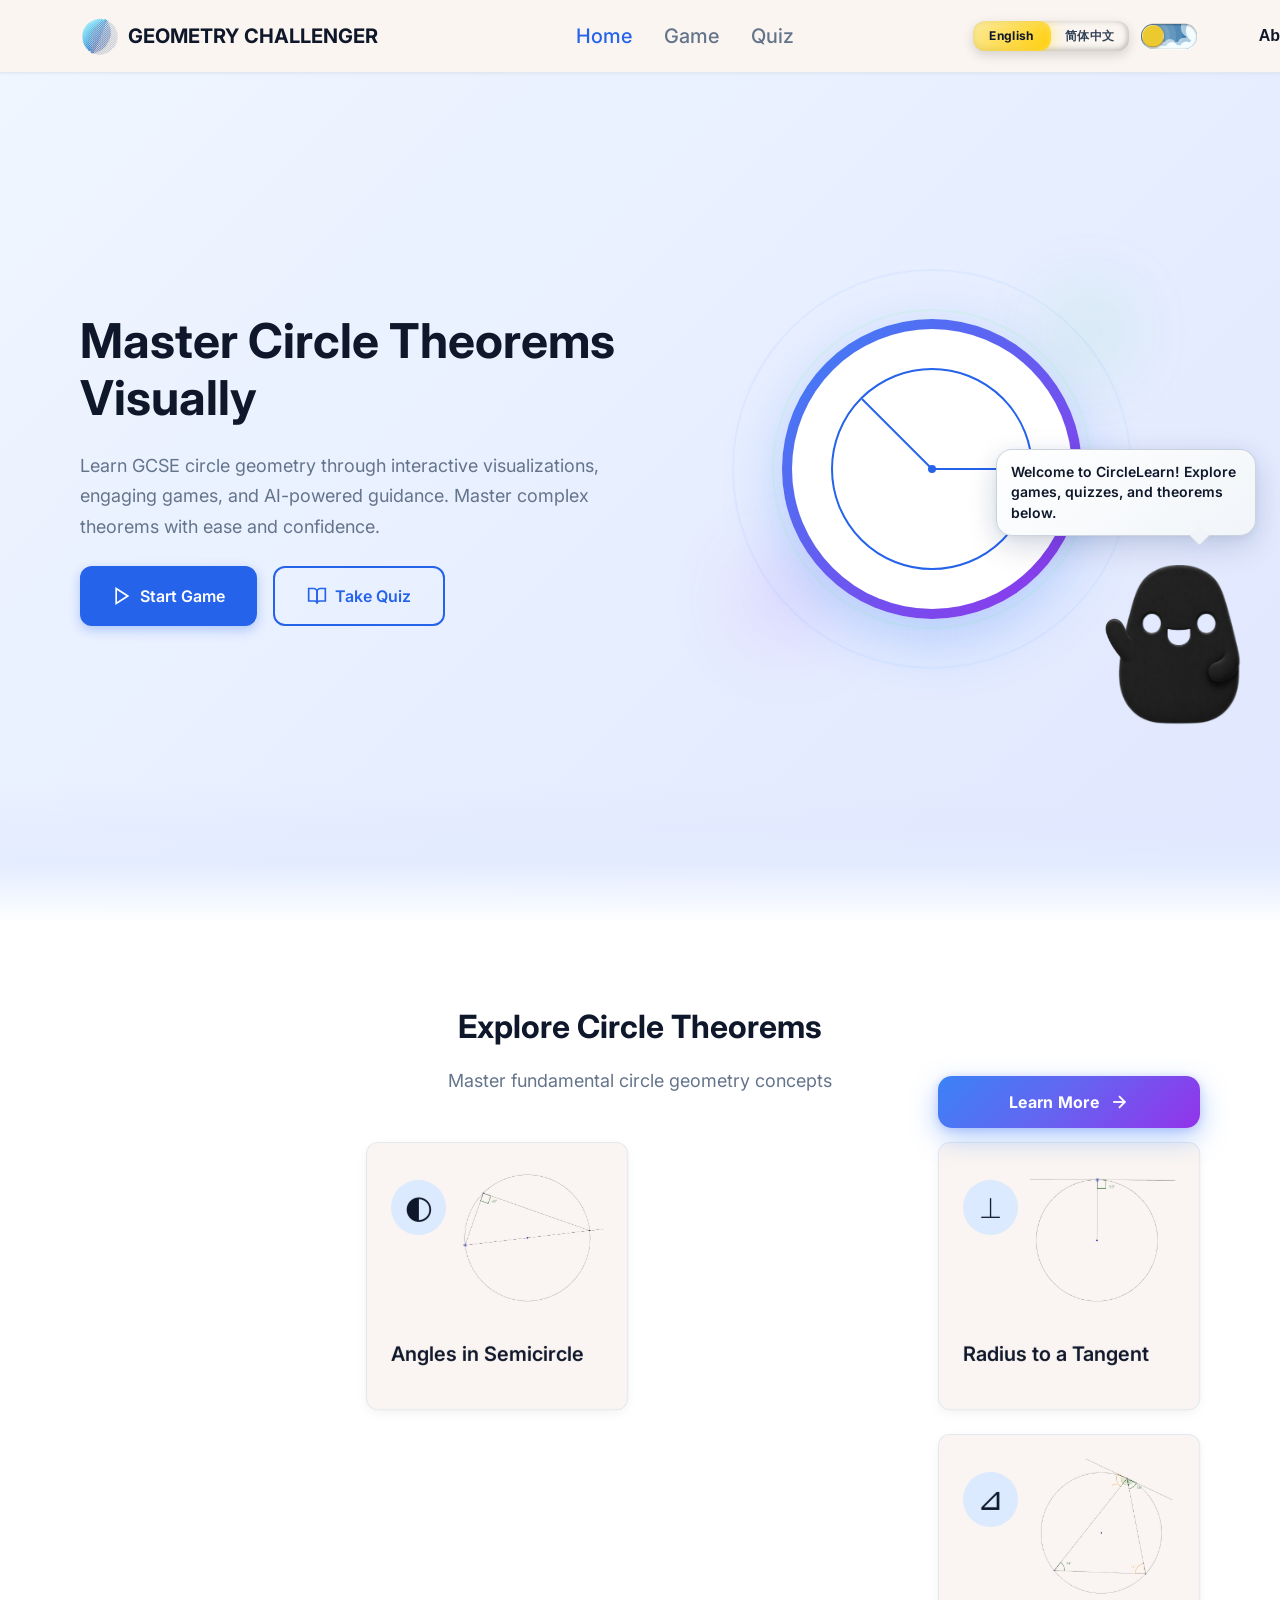
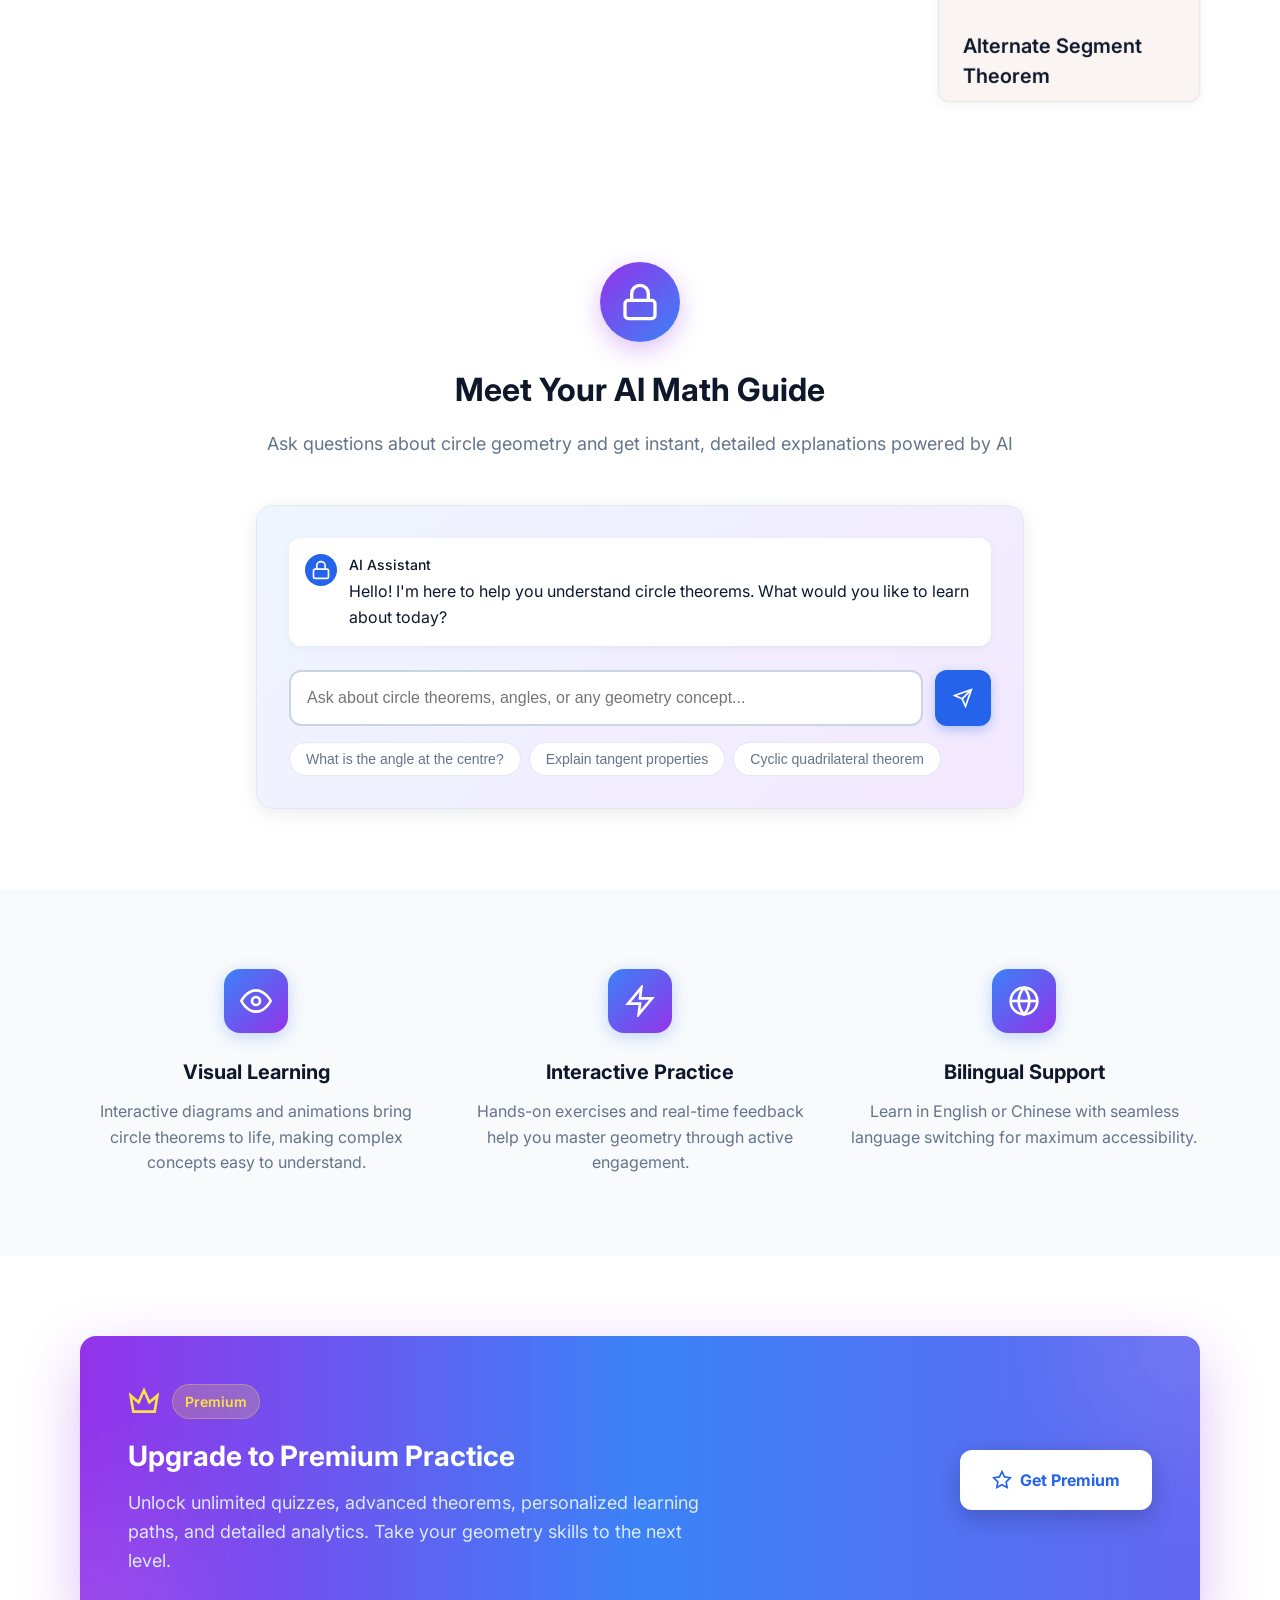
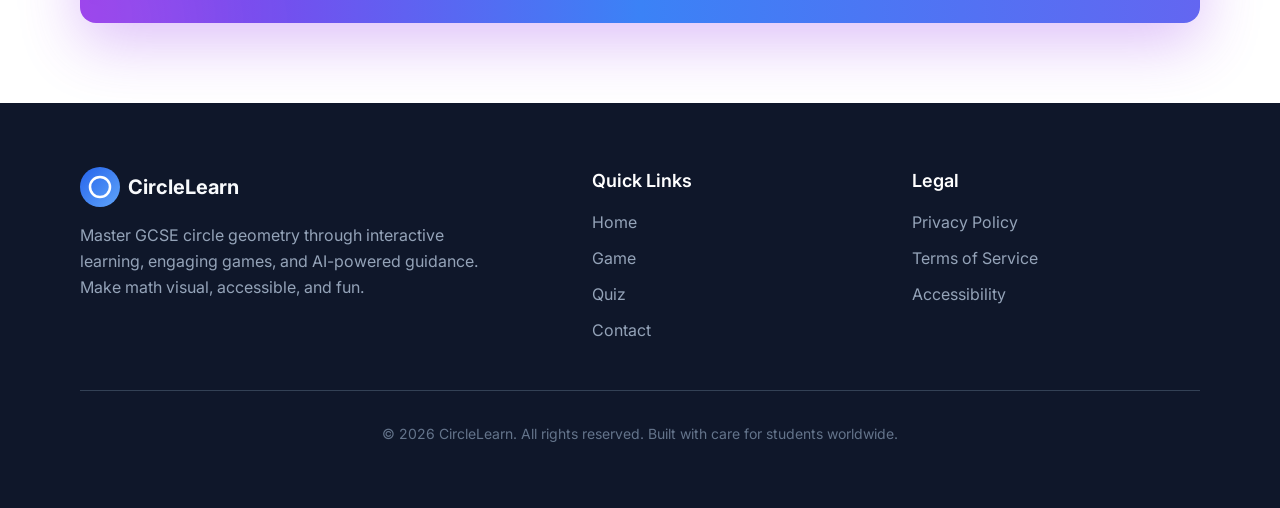
==== index.html @ 46ee8b6f "Added a welcome feature." ====
<!DOCTYPE html>
<html lang="en">
<head>
    <meta charset="UTF-8">
    <meta name="viewport" content="width=device-width, initial-scale=1.0">
    <title>CircleLearn - Master Circle Theorems Visually</title>
    <link href="https://fonts.googleapis.com/css2?family=Inter:wght@400;500;600;700;800&display=swap" rel="stylesheet">
    <link rel="stylesheet" href="css/reset.css">
    <link rel="stylesheet" href="css/variables.css">
    <link rel="stylesheet" href="css/base.css">
    <link rel="stylesheet" href="css/layout.css">
    <link rel="stylesheet" href="css/components/buttons.css">
    <link rel="stylesheet" href="css/components/cards.css">
    <link rel="stylesheet" href="css/components/forms.css">
    <link rel="stylesheet" href="css/components/widgets.css">
    <link rel="stylesheet" href="css/pages/home.css">
    <script>
        (function () {
            try {
                if (window.matchMedia('(prefers-reduced-motion: reduce)').matches) return;
                const INTRO_SEEN_KEY = 'circlelearnHomeIntroSeenV1';
                const navEntry = performance.getEntriesByType('navigation')[0];
                const isReload = navEntry && navEntry.type === 'reload';
                const hasSeenIntro = sessionStorage.getItem(INTRO_SEEN_KEY) === '1';
                if (isReload || !hasSeenIntro) {
                    document.documentElement.classList.add('hero-intro-play');
                }
                sessionStorage.setItem(INTRO_SEEN_KEY, '1');
            } catch (e) {}
        })();
    </script>
</head>
<body class="page-scroll-spy">
    <header class="header">
        <div class="container">
            <nav class="nav">
                <a href="#home" class="logo" aria-label="CircleLearn Home">
                    
                    <img src="assets/images/homepage/icon.png" alt="CircleLearn Logo" width="40" height="40">        
                    </img>
                    
                    <span class="logo-text">GEOMETRY CHALLENGER</span>
                </a>

                <div class="nav-links">
                    <a href="#home" class="nav-link active" data-i18n="nav.home">Home</a>
                    <a href="game/game.html" class="nav-link" data-i18n="nav.game">Game</a>
                    <a href="quiz/quiz.html" class="nav-link" data-i18n="nav.quiz">Quiz</a>
                </div>

                <div class="nav-actions nav-settings-inline">
                    <!-- From Uiverse.io by xxx --> 
                    <div class="glass-radio-group">
                        <input type="radio" name="langPlan" id="glass-lang-en" checked="" />
                        <label for="glass-lang-en">English</label>

                        <input type="radio" name="langPlan" id="glass-lang-zh" />
                        <label for="glass-lang-zh">简体中文</label>
                      
                        <div class="glass-glider"></div>
                    </div>
                      
                    <!-- From Uiverse.io by Galahhad --> 
                    <label class="theme-switch">
                        <input type="checkbox" class="theme-switch__checkbox">
                        <div class="theme-switch__container">
                        <div class="theme-switch__clouds"></div>
                        <div class="theme-switch__stars-container">
                            <svg xmlns="http://www.w3.org/2000/svg" viewBox="0 0 144 55" fill="none">
                            <path fill-rule="evenodd" clip-rule="evenodd" d="M135.831 3.00688C135.055 3.85027 134.111 4.29946 133 4.35447C134.111 4.40947 135.055 4.85867 135.831 5.71123C136.607 6.55462 136.996 7.56303 136.996 8.72727C136.996 7.95722 137.172 7.25134 137.525 6.59129C137.886 5.93124 138.372 5.39954 138.98 5.00535C139.598 4.60199 140.268 4.39114 141 4.35447C139.88 4.2903 138.936 3.85027 138.16 3.00688C137.384 2.16348 136.996 1.16425 136.996 0C136.996 1.16425 136.607 2.16348 135.831 3.00688ZM31 23.3545C32.1114 23.2995 33.0551 22.8503 33.8313 22.0069C34.6075 21.1635 34.9956 20.1642 34.9956 19C34.9956 20.1642 35.3837 21.1635 36.1599 22.0069C36.9361 22.8503 37.8798 23.2903 39 23.3545C38.2679 23.3911 37.5976 23.602 36.9802 24.0053C36.3716 24.3995 35.8864 24.9312 35.5248 25.5913C35.172 26.2513 34.9956 26.9572 34.9956 27.7273C34.9956 26.563 34.6075 25.5546 33.8313 24.7112C33.0551 23.8587 32.1114 23.4095 31 23.3545ZM0 36.3545C1.11136 36.2995 2.05513 35.8503 2.83131 35.0069C3.6075 34.1635 3.99559 33.1642 3.99559 32C3.99559 33.1642 4.38368 34.1635 5.15987 35.0069C5.93605 35.8503 6.87982 36.2903 8 36.3545C7.26792 36.3911 6.59757 36.602 5.98015 37.0053C5.37155 37.3995 4.88644 37.9312 4.52481 38.5913C4.172 39.2513 3.99559 39.9572 3.99559 40.7273C3.99559 39.563 3.6075 38.5546 2.83131 37.7112C2.05513 36.8587 1.11136 36.4095 0 36.3545ZM56.8313 24.0069C56.0551 24.8503 55.1114 25.2995 54 25.3545C55.1114 25.4095 56.0551 25.8587 56.8313 26.7112C57.6075 27.5546 57.9956 28.563 57.9956 29.7273C57.9956 28.9572 58.172 28.2513 58.5248 27.5913C58.8864 26.9312 59.3716 26.3995 59.9802 26.0053C60.5976 25.602 61.2679 25.3911 62 25.3545C60.8798 25.2903 59.9361 24.8503 59.1599 24.0069C58.3837 23.1635 57.9956 22.1642 57.9956 21C57.9956 22.1642 57.6075 23.1635 56.8313 24.0069ZM81 25.3545C82.1114 25.2995 83.0551 24.8503 83.8313 24.0069C84.6075 23.1635 84.9956 22.1642 84.9956 21C84.9956 22.1642 85.3837 23.1635 86.1599 24.0069C86.9361 24.8503 87.8798 25.2903 89 25.3545C88.2679 25.3911 87.5976 25.602 86.9802 26.0053C86.3716 26.3995 85.8864 26.9312 85.5248 27.5913C85.172 28.2513 84.9956 28.9572 84.9956 29.7273C84.9956 28.563 84.6075 27.5546 83.8313 26.7112C83.0551 25.8587 82.1114 25.4095 81 25.3545ZM136 36.3545C137.111 36.2995 138.055 35.8503 138.831 35.0069C139.607 34.1635 139.996 33.1642 139.996 32C139.996 33.1642 140.384 34.1635 141.16 35.0069C141.936 35.8503 142.88 36.2903 144 36.3545C143.268 36.3911 142.598 36.602 141.98 37.0053C141.372 37.3995 140.886 37.9312 140.525 38.5913C140.172 39.2513 139.996 39.9572 139.996 40.7273C139.996 39.563 139.607 38.5546 138.831 37.7112C138.055 36.8587 137.111 36.4095 136 36.3545ZM101.831 49.0069C101.055 49.8503 100.111 50.2995 99 50.3545C100.111 50.4095 101.055 50.8587 101.831 51.7112C102.607 52.5546 102.996 53.563 102.996 54.7273C102.996 53.9572 103.172 53.2513 103.525 52.5913C103.886 51.9312 104.372 51.3995 104.98 51.0053C105.598 50.602 106.268 50.3911 107 50.3545C105.88 50.2903 104.936 49.8503 104.16 49.0069C103.384 48.1635 102.996 47.1642 102.996 46C102.996 47.1642 102.607 48.1635 101.831 49.0069Z" fill="currentColor"></path>
                            </svg>
                        </div>
                        <div class="theme-switch__circle-container">
                            <div class="theme-switch__sun-moon-container">
                            <div class="theme-switch__moon">
                                <div class="theme-switch__spot"></div>
                                <div class="theme-switch__spot"></div>
                                <div class="theme-switch__spot"></div>
                            </div>
                            </div>
                        </div>
                        </div>
                    </label>
                    <div class="select nav-contact-select" id="navContactSelect">
                        <button
                            type="button"
                            class="selected"
                            id="navContactSelectToggle"
                            aria-haspopup="true"
                            aria-expanded="false"
                            aria-controls="navContactSelectOptions"
                        >
                            <span data-i18n="settings.about">About</span>
                            <svg
                                xmlns="http://www.w3.org/2000/svg"
                                height="1em"
                                viewBox="0 0 512 512"
                                class="arrow"
                                aria-hidden="true"
                            >
                                <path
                                    d="M233.4 406.6c12.5 12.5 32.8 12.5 45.3 0l192-192c12.5-12.5 12.5-32.8 0-45.3s-32.8-12.5-45.3 0L256 338.7 86.6 169.4c-12.5-12.5-32.8-12.5-45.3 0s-12.5 32.8 0 45.3l192 192z"
                                ></path>
                            </svg>
                        </button>
                        <div class="options" id="navContactSelectOptions">
                            <a href="contact/contact.html" class="option" data-i18n="settings.contact">Contact Us</a>
                            <a href="#support-us" class="option option-support" data-i18n="settings.support">Support Us</a>
                        </div>
                    </div>
                </div>
            </nav>
        </div>
    </header>

    <section class="hero" id="home">
        <div class="container">
            <div class="hero-grid">
                <div class="hero-content">
                    <h1 class="hero-title animate-fade-in" data-i18n="home.hero.title">Master Circle Theorems Visually</h1>
                    <p class="hero-subtitle animate-fade-in-delay-1" data-i18n="home.hero.subtitle">
                        Learn GCSE circle geometry through interactive visualizations, engaging games, and AI-powered guidance. Master complex theorems with ease and confidence.
                    </p>
                    <div class="hero-buttons animate-fade-in-delay-2">
                        <a href="game/game.html" class="btn btn-primary">
                            <svg width="20" height="20" viewBox="0 0 24 24" fill="none" stroke="currentColor" stroke-width="2">
                                <polygon points="5 3 19 12 5 21 5 3"/>
                            </svg>
                            <span data-i18n="home.hero.startGame">Start Game</span>
                        </a>
                        <a href="quiz/quiz.html" class="btn btn-outline">
                            <svg width="20" height="20" viewBox="0 0 24 24" fill="none" stroke="currentColor" stroke-width="2">
                                <path d="M2 3h6a4 4 0 0 1 4 4v14a3 3 0 0 0-3-3H2z"/>
                                <path d="M22 3h-6a4 4 0 0 0-4 4v14a3 3 0 0 1 3-3h7z"/>
                            </svg>
                            <span data-i18n="home.hero.takeQuiz">Take Quiz</span>
                        </a>
                    </div>
                </div>

                <div class="hero-visual">
                    <div class="circle-animation">
                        <div class="rotating-circle-1"></div>
                        <div class="rotating-circle-2"></div>
                        <div class="main-circle-wrap">
                            <button type="button" class="hero-visual-arrow hero-visual-arrow--prev" aria-label="上一张" title="上一张"></button>
                            <div class="main-circle">
                            <div class="inner-circle">
                                <svg class="inner-circle-diagram" width="240" height="240" viewBox="0 0 240 240" aria-hidden="true">
                                    <circle cx="120" cy="120" r="100" fill="none" stroke="currentColor" stroke-width="2" class="animated-path"/>
                                    <line x1="120" y1="120" x2="220" y2="120" stroke="currentColor" stroke-width="2" class="animated-line-1"/>
                                    <line x1="120" y1="120" x2="50" y2="50" stroke="currentColor" stroke-width="2" class="animated-line-2"/>
                                    <circle cx="120" cy="120" r="4" fill="currentColor" class="animated-dot"/>
                                </svg>
                                <img src="assets/images/homepage/pizza.png" alt="Pizza visual" class="inner-circle-image inner-circle-pizza">
                                <img src="assets/images/homepage/甜甜圈.png" alt="Donut visual" class="inner-circle-image inner-circle-donut">
                                <img src="assets/images/homepage/月球.png" alt="Moon visual" class="inner-circle-image inner-circle-moon">
                                <img src="assets/images/homepage/emoji.png" alt="Emoji visual" class="inner-circle-image inner-circle-emoji">
                                <img src="assets/images/homepage/向日葵.png" alt="Sunflower visual" class="inner-circle-image inner-circle-sunflower">
                                <img src="assets/images/homepage/奥利奥.png" alt="Oreo visual" class="inner-circle-image inner-circle-oreo">
                                <img src="assets/images/homepage/小猫.png" alt="Cat visual" class="inner-circle-image inner-circle-cat">
                                <img src="assets/images/homepage/易拉罐.png" alt="Can visual" class="inner-circle-image inner-circle-can">
                                <img src="assets/images/homepage/煎蛋.png" alt="Egg visual" class="inner-circle-image inner-circle-egg">
                                <img src="assets/images/homepage/硬币.png" alt="Coin visual" class="inner-circle-image inner-circle-coin">
                                <img src="assets/images/homepage/面条.png" alt="Noodles visual" class="inner-circle-image inner-circle-noodles">
                            </div>
                            </div>
                            <button type="button" class="hero-visual-arrow hero-visual-arrow--next" aria-label="下一张" title="下一张"></button>
                        </div>
                        <div class="floating-shape floating-shape-1"></div>
                        <div class="floating-shape floating-shape-2"></div>
                    </div>
                </div>
            </div>
        </div>
    </section>

    <section class="theorems-section" id="learn">
        <div class="container">
            <div class="section-header">
                <h2 class="section-title" data-i18n="home.theorem.sectionTitle">Explore Circle Theorems</h2>
                <p class="section-subtitle" data-i18n="home.theorem.sectionSubtitle">Master fundamental circle geometry concepts</p>
            </div>

            <div class="theorem-grid">
                <div class="theorem-card theorem-card--flip">
                    <div class="theorem-card-inner">
                        <div class="theorem-card-face theorem-card-front">
                            <div class="theorem-media">
                                <div class="theorem-icon">⊙</div>
                                <div class="theorem-image">
                                    <img src="assets/images/homepage/Angle at the Centre.png" alt="Angle at the Centre diagram">
                                </div>
                            </div>
                            <h3 class="theorem-title">Angle at the Centre</h3>
                            </div>
                        <div class="theorem-card-face theorem-card-back theorem-card-back--v1">
                            <h3 class="theorem-title theorem-title--back">Angle at the Centre</h3>
                            <p class="theorem-back-text">The central angle is always twice the angle at the rim for the same arc.</p>
                            <p class="theorem-back-hint">Click again to return</p>
                        </div>
                    </div>
                </div>

                <div class="theorem-card theorem-card--flip">
                    <div class="theorem-card-inner">
                        <div class="theorem-card-face theorem-card-front">
                            <div class="theorem-media">
                                <div class="theorem-icon">◐</div>
                                <div class="theorem-image">
                                    <img src="assets/images/homepage/Angles in Semicircle.png" alt="Angles in Semicircle diagram">
                                </div>
                            </div>
                            <h3 class="theorem-title">Angles in Semicircle</h3>
                        </div>
                        <div class="theorem-card-face theorem-card-back theorem-card-back--v2">
                            <h3 class="theorem-title theorem-title--back">Angles in Semicircle</h3>
                            <p class="theorem-back-text">Any angle standing on a diameter is a right angle: it is always 90 degrees.</p>
                            <p class="theorem-back-hint">Click again to return</p>
                        </div>
                    </div>
                </div>

                <div class="theorem-card theorem-card--flip">
                    <div class="theorem-card-inner">
                        <div class="theorem-card-face theorem-card-front">
                            <div class="theorem-media">
                                <div class="theorem-icon">◯</div>
                                <div class="theorem-image">
                                    <img src="assets/images/homepage/Cyclic Quadrilateral.png" alt="Cyclic Quadrilateral diagram">
                                </div>
                            </div>
                            <h3 class="theorem-title">Cyclic Quadrilateral</h3>
                        </div>
                        <div class="theorem-card-face theorem-card-back theorem-card-back--v3">
                            <h3 class="theorem-title theorem-title--back">Cyclic Quadrilateral</h3>
                            <p class="theorem-back-text">In a cyclic quadrilateral, opposite angles are supplementary and add to 180 degrees.</p>
                            <p class="theorem-back-hint">Click again to return</p>
                        </div>
                    </div>
                </div>

                <div class="theorem-card-spotlight">
                    <a href="learn_more/learn_more.html" class="btn-theorem-learn-more">
                        <span>Learn More</span>
                        <svg width="20" height="20" viewBox="0 0 24 24" fill="none" stroke="currentColor" stroke-width="2.2" aria-hidden="true">
                            <line x1="5" y1="12" x2="19" y2="12"/>
                            <polyline points="12 5 19 12 12 19"/>
                        </svg>
                    </a>
                    <div class="theorem-card theorem-card--flip" id="theorem-radius-tangent">
                        <div class="theorem-card-inner">
                            <div class="theorem-card-face theorem-card-front">
                                <div class="theorem-media">
                                    <div class="theorem-icon">⟂</div>
                                    <div class="theorem-image">
                                        <img src="assets/images/homepage/Radius to a Tangent.png" alt="Radius to a Tangent diagram">
                                    </div>
                                </div>
                                <h3 class="theorem-title">Radius to a Tangent</h3>
                            </div>
                            <div class="theorem-card-face theorem-card-back theorem-card-back--v4">
                                <h3 class="theorem-title theorem-title--back">Radius to a Tangent</h3>
                                <p class="theorem-back-text">A radius to the touching point meets the tangent at exactly 90 degrees.</p>
                                <p class="theorem-back-hint">Click again to return</p>
                            </div>
                        </div>
                    </div>
                </div>

                <div class="theorem-card theorem-card--flip">
                    <div class="theorem-card-inner">
                        <div class="theorem-card-face theorem-card-front">
                            <div class="theorem-media">
                                <div class="theorem-icon">∠</div>
                                <div class="theorem-image">
                                    <img src="assets/images/homepage/Angles in the Same Segment.png" alt="Angles in the Same Segment diagram">
                                </div>
                            </div>
                            <h3 class="theorem-title">Angles in the Same Segment</h3>
                        </div>
                        <div class="theorem-card-face theorem-card-back theorem-card-back--v5">
                            <h3 class="theorem-title theorem-title--back">Same Segment</h3>
                            <p class="theorem-back-text">Angles subtended by the same chord on the same side are equal.</p>
                            <p class="theorem-back-hint">Click again to return</p>
                        </div>
                    </div>
                </div>

                <div class="theorem-card theorem-card--flip">
                    <div class="theorem-card-inner">
                        <div class="theorem-card-face theorem-card-front">
                            <div class="theorem-media">
                                <div class="theorem-icon">⇄</div>
                                <div class="theorem-image">
                                    <img src="assets/images/homepage/Tangents from a Point to a Circle.png" alt="Tangents from a Point to a Circle diagram">
                                </div>
                            </div>
                            <h3 class="theorem-title">Tangents from a Point to a Circle</h3>
                        </div>
                        <div class="theorem-card-face theorem-card-back theorem-card-back--v6">
                            <h3 class="theorem-title theorem-title--back">Tangents from a Point</h3>
                            <p class="theorem-back-text">Two tangent segments drawn from one external point always have equal length.</p>
                            <p class="theorem-back-hint">Click again to return</p>
                        </div>
                    </div>
                </div>

                <div class="theorem-card theorem-card--flip">
                    <div class="theorem-card-inner">
                        <div class="theorem-card-face theorem-card-front">
                            <div class="theorem-media">
                                <div class="theorem-icon">∡</div>
                                <div class="theorem-image">
                                    <img src="assets/images/homepage/Tangents from a Point to a Circle II.png" alt="Tangents from a Point to a Circle 2 diagram">
                                </div>
                            </div>
                            <h3 class="theorem-title">Tangents from a Point to a Circle II</h3>
                        </div>
                        <div class="theorem-card-face theorem-card-back theorem-card-back--v7">
                            <h3 class="theorem-title theorem-title--back">Tangents (II)</h3>
                            <p class="theorem-back-text">The line from centre to the external point bisects the angle between the two tangents.</p>
                            <p class="theorem-back-hint">Click again to return</p>
                        </div>
                    </div>
                </div>

                <div class="theorem-card theorem-card--flip">
                    <div class="theorem-card-inner">
                        <div class="theorem-card-face theorem-card-front">
                            <div class="theorem-media">
                                <div class="theorem-icon">⊿</div>
                                <div class="theorem-image">
                                    <img src="assets/images/homepage/Alternate Segment Theorem.png" alt="Alternate Segment Theorem diagram">
                                </div>
                            </div>
                            <h3 class="theorem-title">Alternate Segment Theorem</h3>
                        </div>
                        <div class="theorem-card-face theorem-card-back theorem-card-back--v8">
                            <h3 class="theorem-title theorem-title--back">Alternate Segment</h3>
                            <p class="theorem-back-text">The tangent-chord angle equals the angle in the opposite segment of the circle.</p>
                            <p class="theorem-back-hint">Click again to return</p>
                        </div>
                    </div>
                </div>
            </div>
        </div>
    </section>



    <section class="ai-section">
        <div class="container">
            <div class="section-header">
                <div class="ai-icon-large">
                    <svg width="40" height="40" viewBox="0 0 24 24" fill="none" stroke="currentColor" stroke-width="2">
                        <rect x="3" y="11" width="18" height="11" rx="2" ry="2"/>
                        <path d="M7 11V7a5 5 0 0 1 10 0v4"/>
                    </svg>
                </div>
                <h2 class="section-title" data-i18n="home.ai.title">Meet Your AI Math Guide</h2>
                <p class="section-subtitle" data-i18n="home.ai.subtitle">Ask questions about circle geometry and get instant, detailed explanations powered by AI</p>
            </div>

            <div class="ai-chat-container">
                <div class="chat-box">
                    <div class="chat-message">
                        <div class="chat-avatar">
                            <svg width="20" height="20" viewBox="0 0 24 24" fill="none" stroke="currentColor" stroke-width="2">
                                <rect x="3" y="11" width="18" height="11" rx="2" ry="2"/>
                                <path d="M7 11V7a5 5 0 0 1 10 0v4"/>
                            </svg>
                        </div>
                        <div class="chat-content">
                            <div class="chat-name">AI Assistant</div>
                            <div class="chat-text" data-i18n="home.ai.greeting">Hello! I'm here to help you understand circle theorems. What would you like to learn about today?</div>
                        </div>
                    </div>

                    <div class="chat-input-container">
                        <input type="text" class="chat-input" data-i18n-placeholder="home.ai.inputPlaceholder" placeholder="Ask about circle theorems, angles, or any geometry concept...">
                        <button type="button" class="btn-send" aria-label="Send message">
                            <svg width="20" height="20" viewBox="0 0 24 24" fill="none" stroke="currentColor" stroke-width="2">
                                <line x1="22" y1="2" x2="11" y2="13"/>
                                <polygon points="22 2 15 22 11 13 2 9 22 2"/>
                            </svg>
                        </button>
                    </div>

                    <div class="quick-questions">
                        <button type="button" class="quick-question-btn">What is the angle at the centre?</button>
                        <button type="button" class="quick-question-btn">Explain tangent properties</button>
                        <button type="button" class="quick-question-btn">Cyclic quadrilateral theorem</button>
                    </div>
                </div>
            </div>
        </div>
    </section>

    <section class="usp-section">
        <div class="container">
            <div class="usp-grid">
                <div class="usp-item">
                    <div class="usp-icon">
                        <svg width="32" height="32" viewBox="0 0 24 24" fill="none" stroke="currentColor" stroke-width="2">
                            <path d="M1 12s4-8 11-8 11 8 11 8-4 8-11 8-11-8-11-8z"/>
                            <circle cx="12" cy="12" r="3"/>
                        </svg>
                    </div>
                    <h3 class="usp-title" data-i18n="home.usp.visual.title">Visual Learning</h3>
                    <p class="usp-description" data-i18n="home.usp.visual.desc">Interactive diagrams and animations bring circle theorems to life, making complex concepts easy to understand.</p>
                </div>

                <div class="usp-item">
                    <div class="usp-icon">
                        <svg width="32" height="32" viewBox="0 0 24 24" fill="none" stroke="currentColor" stroke-width="2">
                            <polygon points="13 2 3 14 12 14 11 22 21 10 12 10 13 2"/>
                        </svg>
                    </div>
                    <h3 class="usp-title" data-i18n="home.usp.interactive.title">Interactive Practice</h3>
                    <p class="usp-description" data-i18n="home.usp.interactive.desc">Hands-on exercises and real-time feedback help you master geometry through active engagement.</p>
                </div>

                <div class="usp-item">
                    <div class="usp-icon">
                        <svg width="32" height="32" viewBox="0 0 24 24" fill="none" stroke="currentColor" stroke-width="2">
                            <circle cx="12" cy="12" r="10"/>
                            <line x1="2" y1="12" x2="22" y2="12"/>
                            <path d="M12 2a15.3 15.3 0 0 1 4 10 15.3 15.3 0 0 1-4 10 15.3 15.3 0 0 1-4-10 15.3 15.3 0 0 1 4-10z"/>
                        </svg>
                    </div>
                    <h3 class="usp-title" data-i18n="home.usp.bilingual.title">Bilingual Support</h3>
                    <p class="usp-description" data-i18n="home.usp.bilingual.desc">Learn in English or Chinese with seamless language switching for maximum accessibility.</p>
                </div>
            </div>
        </div>
    </section>

    <section class="premium-section" id="support-us">
        <div class="container">
            <div class="premium-banner">
                <div class="premium-bg-circle premium-bg-circle-1"></div>
                <div class="premium-bg-circle premium-bg-circle-2"></div>
                <div class="premium-content-wrapper">
                    <div class="premium-content">
                        <div class="premium-header">
                            <svg class="crown-icon" width="32" height="32" viewBox="0 0 24 24" fill="none" stroke="currentColor" stroke-width="2">
                                <path d="M2 8l2 12h16l2-12-6 5-4-9-4 9z"/>
                            </svg>
                            <span class="premium-badge" data-i18n="home.premium.badge">Premium</span>
                        </div>
                        <h2 class="premium-title" data-i18n="home.premium.title">Upgrade to Premium Practice</h2>
                        <p class="premium-description" data-i18n="home.premium.desc">
                            Unlock unlimited quizzes, advanced theorems, personalized learning paths, and detailed analytics. Take your geometry skills to the next level.
                        </p>
                    </div>
                    <div class="premium-action">
                        <button type="button" class="btn btn-premium">
                            <svg width="20" height="20" viewBox="0 0 24 24" fill="none" stroke="currentColor" stroke-width="2">
                                <path d="M12 2l3.09 6.26L22 9.27l-5 4.87 1.18 6.88L12 17.77l-6.18 3.25L7 14.14 2 9.27l6.91-1.01L12 2z"/>
                            </svg>
                            <span data-i18n="home.premium.cta">Get Premium</span>
                        </button>
                    </div>
                </div>
            </div>
        </div>
    </section>

    <footer class="footer">
        <div class="container">
            <div class="footer-grid">
                <div class="footer-brand">
                    <a href="#home" class="logo">
                        <div class="logo-icon">
                            <svg width="24" height="24" viewBox="0 0 24 24" fill="none" stroke="currentColor" stroke-width="2.5">
                                <circle cx="12" cy="12" r="10"/>
                            </svg>
                        </div>
                        <span class="logo-text">CircleLearn</span>
                    </a>
                    <p class="footer-description">
                        Master GCSE circle geometry through interactive learning, engaging games, and AI-powered guidance. Make math visual, accessible, and fun.
                    </p>
                </div>

                <div class="footer-links-section">
                    <h4 class="footer-links-title" data-i18n="footer.quickLinks">Quick Links</h4>
                    <ul class="footer-links">
                        <li><a href="#home">Home</a></li>
                        <li><a href="game/game.html">Game</a></li>
                        <li><a href="quiz/quiz.html">Quiz</a></li>
                        <li><a href="contact/contact.html" data-i18n="footer.contact">Contact</a></li>
                    </ul>
                </div>

                <div class="footer-links-section">
                    <h4 class="footer-links-title" data-i18n="footer.legal">Legal</h4>
                    <ul class="footer-links">
                        <li><a href="#privacy" data-i18n="footer.privacy">Privacy Policy</a></li>
                        <li><a href="#terms" data-i18n="footer.terms">Terms of Service</a></li>
                        <li><a href="#accessibility" data-i18n="footer.accessibility">Accessibility</a></li>
                    </ul>
                </div>
            </div>

            <div class="footer-bottom">
                <p class="footer-copyright" data-i18n="footer.copy">
                    © 2026 CircleLearn. All rights reserved. Built with care for students worldwide.
                </p>
            </div>
        </div>
    </footer>

    <div
        class="ai-sprite-widget"
        id="aiSpriteWidget"
        hidden
        aria-live="polite"
    >
        <div class="ai-sprite-widget__bubble">
            <p class="ai-sprite-widget__welcome" data-i18n="home.sprite.welcome">
                Welcome to CircleLearn! Explore games, quizzes, and theorems below.
            </p>
        </div>
        <!-- fixed 全宽裁切，与气泡分离定位，避免父级 transform 影响视口裁切 -->
        <div
            class="ai-sprite-widget__sprite-stage"
        >
            <div class="ai-sprite-widget__peek-wrap">
                <div class="ai-sprite-stack">
                    <img
                        class="ai-sprite-widget__body"
                        src="assets/images/global/笑容精灵只有右手.png"
                        alt=""
                        decoding="async"
                    />
                    <div class="ai-sprite-widget__arm-layer" aria-hidden="true">
                        <img
                            class="ai-sprite-widget__arm"
                            src="assets/images/global/左手.png"
                            alt=""
                            decoding="async"
                        />
                    </div>
                </div>
            </div>
        </div>
    </div>

    
    <script src="js/data/site-i18n.js"></script>
    <script src="js/utils.js"></script>
    <script src="js/main.js"></script>
    <script src="js/pages/home.js"></script>
</body>
</html>
---- css/variables.css ----
/* 全局变量：颜色、灰阶等 */
:root {
    --primary: #2563EB;
    --secondary: #22C55E;
    --accent-warm: #D97706;
    --accent-warm-2: #EA580C;
    --accent-warm-soft: #FDE3A7;
    --accent-warm-deep: #7C2D12;
    --background: #F8FAFC;
    --text: #0F172A;
    --text-muted: #64748B;
    --gray-50: #F8FAFC;
    --gray-100: #F1F5F9;
    --gray-200: #E2E8F0;
    --gray-300: #CBD5E1;
    --gray-600: #475569;
    --gray-700: #334155;
    --gray-800: #1E293B;
    --gray-900: #0F172A;
    --base-font-size: 16px;
    --h1-size: 2.5rem;
    --h2-size: 2rem;
    --h3-size: 1.5rem;
    --p-size: 1rem;
    --small-size: 0.875rem;
}

body.font-small {
    --base-font-size: 14px;
}

body.font-large {
    --base-font-size: 20px;
}

html {
    font-size: var(--base-font-size);
}

body.dark-mode {
    --background: #0F172A;
    --text: #F8FAFC;
    --text-muted: #94A3B8;
    --gray-50: #1E293B;
    --gray-100: #334155;
    --gray-200: #475569;
    --gray-800: #F1F5F9;
    --gray-900: #F8FAFC;
}
---- css/base.css ----
/* 基础样式：body、容器 */
body {
    font-family: 'Inter', -apple-system, BlinkMacSystemFont, 'Segoe UI', sans-serif;
    font-size: var(--base-font-size);
    line-height: 1.5;
    color: var(--text);
    background-color: var(--background);
    transition: background-color 0.3s ease, color 0.3s ease;
}

.container {
    max-width: 1440px;
    margin: 0 auto;
    padding: 0 80px;
}
---- css/layout.css ----
/* 页面骨架：header、footer、通用区块标题 */
.header {
    position: sticky;
    top: 0;
    z-index: 50;
    background-color: #FAF5F0;
    border-bottom: 1px solid var(--gray-200);
    box-shadow: 0 1px 3px rgba(0, 0, 0, 0.05);
    transition: background-color 0.3s ease;
}

body.dark-mode .header {
    background-color: #0F2A17;
    border-bottom-color: #1E3A27;
}

.nav {
    height: 72px;
    display: flex;
    align-items: center;
    justify-content: space-between;
}

.logo {
    display: flex;
    align-items: center;
    gap: 8px;
    text-decoration: none;
    color: inherit;
}

.logo-icon {
    width: 40px;
    height: 40px;
    border-radius: 50%;
    background: linear-gradient(135deg, #2563EB, #60A5FA);
    display: flex;
    align-items: center;
    justify-content: center;
    color: white;
}

.logo-text {
    font-weight: 700;
    font-size: 1.25rem;
    color: var(--text);
}

.nav-links {
    position: relative;
    left: 50px;
    display: flex;
    gap: 32px;
    font-size: 1.25rem;
    
}

.nav-link {
    color: var(--text-muted);
    text-decoration: none;
    font-weight: 500;
    transition: color 0.3s ease;
}

.nav-link:hover,
.nav-link.active {
    color: var(--primary);
}

.nav-actions {
    display: flex;
    gap: 12px;
    align-items: center;
    position: relative;
    transform: translateX(80px);
}

.settings-dropdown {
    position: relative;
}

.settings-menu {
    position: absolute;
    top: calc(100% + 10px);
    right: 0;
    min-width: 220px;
    background-color: white;
    border: 1px solid var(--gray-200);
    border-radius: 12px;
    box-shadow: 0 12px 28px rgba(0, 0, 0, 0.12);
    padding: 8px;
    display: none;
    z-index: 80;
}

body.dark-mode .settings-menu {
    background-color: var(--gray-900);
    border-color: var(--gray-700);
    box-shadow: 0 12px 28px rgba(0, 0, 0, 0.35);
}

.settings-dropdown.is-open .settings-menu {
    display: block;
}

.settings-item {
    width: 100%;
    border: none;
    background: transparent;
    color: var(--text);
    display: flex;
    justify-content: space-between;
    align-items: center;
    gap: 12px;
    padding: 10px 12px;
    border-radius: 8px;
    cursor: pointer;
    font-size: 0.875rem;
    text-decoration: none;
}

.settings-item:hover {
    background-color: var(--gray-100);
}

body.dark-mode .font-controls button {
    background: var(--gray-800);
    border-color: var(--gray-600);
    color: var(--text);
}

.font-controls button {
    width: 32px;
    height: 32px;
    border: 1px solid var(--gray-200);
    border-radius: 6px;
    background: var(--gray-50);
    color: var(--text);
    font-size: 0.875rem;
    cursor: pointer;
    display: flex;
    align-items: center;
    justify-content: center;
    transition: all 0.2s ease;
}

body.dark-mode .font-controls button {
    background: var(--gray-800);
    border-color: var(--gray-600);
    color: var(--text);
}

.font-controls button:hover {
    border-color: var(--primary);
    color: var(--primary);
}

.font-controls button.active {
    background: var(--primary);
    border-color: var(--primary);
    color: white;
}

body.dark-mode .settings-item:hover {
    background-color: var(--gray-800);
}

.font-controls {
    display: flex;
    gap: 4px;
}

.settings-link {
    display: flex;
    position: relative;
    transform: translateX(50px);
}

.settings-value {
    color: var(--text-muted);
    font-weight: 600;
}

/* 首页导航：设置项直出（中英 / 护眼 / 联系我们） */
.nav-settings-inline .settings-item {
    width: auto;
    padding: 8px 12px;
    border: 1px solid var(--gray-200);
    border-radius: 999px;
    font-size: 13px;
    background: #fff;
    color: var(--text);
}

.nav-settings-inline .settings-item:hover {
    border-color: var(--primary);
    background: var(--gray-100);
}

.nav-settings-inline .settings-link {
    justify-content: center;
}

body.dark-mode .nav-settings-inline .settings-item {
    background: var(--gray-800);
    border-color: var(--gray-700);
}

body.dark-mode .nav-settings-inline .settings-item:hover {
    border-color: #60A5FA;
    background: var(--gray-700);
}

/* 全站导航控件：护眼开关（From Uiverse.io by Galahhad） */
.theme-switch {
    --toggle-size: 10px;
    --container-width: 5.625em;
    --container-height: 2.5em;
    --container-radius: 6.25em;
    --container-light-bg: #3D7EAE;
    --container-night-bg: #1D1F2C;
    --circle-container-diameter: 3.375em;
    --sun-moon-diameter: 2.125em;
    --sun-bg: #ECCA2F;
    --moon-bg: #C4C9D1;
    --spot-color: #959DB1;
    --circle-container-offset: calc((var(--circle-container-diameter) - var(--container-height)) / 2 * -1);
    --stars-color: #fff;
    --clouds-color: #F3FDFF;
    --back-clouds-color: #AACADF;
    --transition: .5s cubic-bezier(0, -0.02, 0.4, 1.25);
    --circle-transition: .3s cubic-bezier(0, -0.02, 0.35, 1.17);
}

.theme-switch, .theme-switch *, .theme-switch *::before, .theme-switch *::after {
    box-sizing: border-box;
    margin: 0;
    padding: 0;
    font-size: var(--toggle-size);
}

.theme-switch__container {
    width: var(--container-width);
    height: var(--container-height);
    background-color: var(--container-light-bg);
    border-radius: var(--container-radius);
    overflow: hidden;
    cursor: pointer;
    box-shadow: 0em -0.062em 0.062em rgba(0, 0, 0, 0.25), 0em 0.062em 0.125em rgba(255, 255, 255, 0.94);
    transition: var(--transition);
    position: relative;
}

.theme-switch__container::before {
    content: "";
    position: absolute;
    z-index: 1;
    inset: 0;
    box-shadow: 0em 0.05em 0.187em rgba(0, 0, 0, 0.25) inset, 0em 0.05em 0.187em rgba(0, 0, 0, 0.25) inset;
    border-radius: var(--container-radius);
}

.theme-switch__checkbox {
    display: none;
}

.theme-switch__circle-container {
    width: var(--circle-container-diameter);
    height: var(--circle-container-diameter);
    background-color: rgba(255, 255, 255, 0.1);
    position: absolute;
    left: var(--circle-container-offset);
    top: var(--circle-container-offset);
    border-radius: var(--container-radius);
    box-shadow: inset 0 0 0 3.375em rgba(255, 255, 255, 0.1), inset 0 0 0 3.375em rgba(255, 255, 255, 0.1), 0 0 0 0.625em rgba(255, 255, 255, 0.1), 0 0 0 1.25em rgba(255, 255, 255, 0.1);
    display: flex;
    transition: var(--circle-transition);
    pointer-events: none;
}

.theme-switch__sun-moon-container {
    pointer-events: auto;
    position: relative;
    z-index: 2;
    width: var(--sun-moon-diameter);
    height: var(--sun-moon-diameter);
    margin: auto;
    border-radius: var(--container-radius);
    background-color: var(--sun-bg);
    box-shadow: 0.062em 0.062em 0.062em 0em rgba(254, 255, 239, 0.61) inset, 0em -0.062em 0.062em 0em #a1872a inset;
    filter: drop-shadow(0.062em 0.125em 0.125em rgba(0, 0, 0, 0.25)) drop-shadow(0em 0.062em 0.125em rgba(0, 0, 0, 0.25));
    overflow: hidden;
    transition: var(--transition);
}

.theme-switch__moon {
    transform: translateX(100%);
    width: 100%;
    height: 100%;
    background-color: var(--moon-bg);
    border-radius: inherit;
    box-shadow: 0.062em 0.062em 0.062em 0em rgba(254, 255, 239, 0.61) inset, 0em -0.062em 0.062em 0em #969696 inset;
    transition: var(--transition);
    position: relative;
}

.theme-switch__spot {
    position: absolute;
    top: 0.75em;
    left: 0.312em;
    width: 0.75em;
    height: 0.75em;
    border-radius: var(--container-radius);
    background-color: var(--spot-color);
    box-shadow: 0em 0.0312em 0.062em rgba(0, 0, 0, 0.25) inset;
}

.theme-switch__spot:nth-of-type(2) {
    width: 0.375em;
    height: 0.375em;
    top: 0.937em;
    left: 1.375em;
}

.theme-switch__spot:nth-last-of-type(3) {
    width: 0.25em;
    height: 0.25em;
    top: 0.312em;
    left: 0.812em;
}

.theme-switch__clouds {
    width: 1.25em;
    height: 1.25em;
    background-color: var(--clouds-color);
    border-radius: var(--container-radius);
    position: absolute;
    bottom: -0.625em;
    left: 0.312em;
    box-shadow: 0.937em 0.312em var(--clouds-color), -0.312em -0.312em var(--back-clouds-color), 1.437em 0.375em var(--clouds-color), 0.5em -0.125em var(--back-clouds-color), 2.187em 0 var(--clouds-color), 1.25em -0.062em var(--back-clouds-color), 2.937em 0.312em var(--clouds-color), 2em -0.312em var(--back-clouds-color), 3.625em -0.062em var(--clouds-color), 2.625em 0em var(--back-clouds-color), 4.5em -0.312em var(--clouds-color), 3.375em -0.437em var(--back-clouds-color), 4.625em -1.75em 0 0.437em var(--clouds-color), 4em -0.625em var(--back-clouds-color), 4.125em -2.125em 0 0.437em var(--back-clouds-color);
    transition: 0.5s cubic-bezier(0, -0.02, 0.4, 1.25);
}

.theme-switch__stars-container {
    position: absolute;
    color: var(--stars-color);
    top: -100%;
    left: 0.312em;
    width: 2.75em;
    height: auto;
    transition: var(--transition);
}

.theme-switch__checkbox:checked + .theme-switch__container {
    background-color: var(--container-night-bg);
}

.theme-switch__checkbox:checked + .theme-switch__container .theme-switch__circle-container {
    left: calc(100% - var(--circle-container-offset) - var(--circle-container-diameter));
}

.theme-switch__checkbox:checked + .theme-switch__container .theme-switch__circle-container:hover {
    left: calc(100% - var(--circle-container-offset) - var(--circle-container-diameter) - 0.187em);
}

.theme-switch__circle-container:hover {
    left: calc(var(--circle-container-offset) + 0.187em);
}

.theme-switch__checkbox:checked + .theme-switch__container .theme-switch__moon {
    transform: translate(0);
}

.theme-switch__checkbox:checked + .theme-switch__container .theme-switch__clouds {
    bottom: -4.062em;
}

.theme-switch__checkbox:checked + .theme-switch__container .theme-switch__stars-container {
    top: 50%;
    transform: translateY(-50%);
}

/* 全站导航控件：中英文玻璃切换 */
.glass-radio-group {
    --bg: rgba(255, 255, 255, 0.06);
    --text: #334155;
    display: flex;
    position: relative;
    background: var(--bg);
    border-radius: 0.75rem;
    backdrop-filter: blur(12px);
    box-shadow: inset 1px 1px 4px rgba(255, 255, 255, 0.2), inset -1px -1px 6px rgba(0, 0, 0, 0.3), 0 4px 12px rgba(0, 0, 0, 0.15);
    overflow: hidden;
    width: fit-content;
}

.glass-radio-group input {
    display: none;
}

.glass-radio-group label {
    flex: 1;
    display: flex;
    align-items: center;
    justify-content: center;
    min-width: 78px;
    font-size: 12px;
    padding: 0.38rem 0.65rem;
    cursor: pointer;
    font-weight: 700;
    letter-spacing: 0.3px;
    color: var(--text);
    position: relative;
    z-index: 2;
    transition: color 0.3s ease-in-out;
}

.glass-radio-group label:hover {
    color: #0f172a;
}

.glass-radio-group input:checked + label {
    color: #0f172a;
}

.glass-glider {
    position: absolute;
    top: 0;
    bottom: 0;
    width: calc(100% / 2);
    border-radius: 0.75rem;
    z-index: 1;
    transition: transform 0.5s cubic-bezier(0.37, 1.95, 0.66, 0.56), background 0.4s ease-in-out, box-shadow 0.4s ease-in-out;
}

#glass-lang-en:checked ~ .glass-glider {
    transform: translateX(0%);
    background: linear-gradient(135deg, #ffd70055, #ffcc00);
    box-shadow: 0 0 18px rgba(255, 215, 0, 0.5), 0 0 10px rgba(255, 235, 150, 0.4) inset;
}

#glass-lang-zh:checked ~ .glass-glider {
    transform: translateX(100%);
    background: linear-gradient(135deg, #d0e7ff55, #a0d8ff);
    box-shadow: 0 0 18px rgba(160, 216, 255, 0.5), 0 0 10px rgba(200, 240, 255, 0.4) inset;
}

body.dark-mode .glass-radio-group {
    --text: #cbd5e1;
}

body.dark-mode .glass-radio-group label:hover,
body.dark-mode .glass-radio-group input:checked + label {
    color: #ffffff;
}

/* 导航 About 下拉菜单（点击触发） */
.select {
    width: fit-content;
    cursor: pointer;
    position: relative;
    transition: 300ms;
    overflow: visible;
}

.select .selected {
    background-color: transparent;
    color: var(--text);
    padding: 4px 0;
    border-radius: 0;
    position: relative;
    z-index: 120;
    font-size: 16px;
    font-weight: 600;
    display: flex;
    align-items: center;
    justify-content: space-between;
    gap: 8px;
    border: none;
    min-width: auto;
    cursor: pointer;
    transition: color 0.25s ease, opacity 0.25s ease;
}

.select .selected:hover {
    color: var(--primary);
}

.select .arrow {
    height: 12px;
    transform: rotate(-90deg);
    width: 17px;
    fill: currentColor;
    transition: 300ms;
    opacity: 0.75;
}

.select .options {
    display: flex;
    flex-direction: column;
    border-radius: 12px;
    padding: 6px;
    background-color: #fff;
    border: 1px solid var(--gray-200);
    box-shadow: 0 12px 24px rgba(15, 23, 42, 0.14);
    position: absolute;
    top: calc(100% + 4px);
    right: 0;
    opacity: 0;
    transform: translateY(-5px) translateX(70px);
    transition: opacity 0.25s ease, transform 0.25s ease;
    pointer-events: none;
    z-index: 120;
}

.select.is-open > .options {
    opacity: 1;
    transform: translateY(10px) translateX(70px);
    pointer-events: auto;
}

.select.is-open > .selected .arrow {
    transform: rotate(0deg) translateX(50px);
}

.select .option {
    border-radius: 8px;
    padding: 8px 10px;
    transition: background-color 0.25s ease, color 0.25s ease;
    background-color: transparent;
    width: 148px;
    font-size: 13px;
    color: var(--text);
    text-decoration: none;
    display: block;
    border: none;
    text-align: left;
    cursor: pointer;
    font-weight: 500;
}

.select .option:hover {
    background-color: var(--gray-100);
    color: var(--primary);
}

.nav-contact-select .selected span {
    white-space: nowrap;
    position: relative;
    transform: translateX(50px);
}
.nav-contact-select .arrow {
    transform: translateX(50px) rotate(-90deg);
}

body.dark-mode .select .selected {
    color: #e2e8f0;
}

body.dark-mode .select .selected:hover {
    color: #93c5fd;
}

body.dark-mode .select .options {
    background: var(--gray-900);
    border-color: var(--gray-700);
    box-shadow: 0 16px 32px rgba(0, 0, 0, 0.35);
}

body.dark-mode .select .option {
    color: #e2e8f0;
}

body.dark-mode .select .option:hover {
    background: var(--gray-800);
    color: #93c5fd;
}

.section-header {
    text-align: center;
    margin-bottom: 48px;
}

.section-title {
    font-size: 2rem;
    font-weight: 700;
    color: var(--text);
    margin-bottom: 16px;
}

.section-subtitle {
    font-size: 1.125rem;
    color: var(--text-muted);
}

/* Footer */
.footer {
    background-color: var(--gray-900);
    color: white;
    padding: 64px 0;
}

body.dark-mode .footer {
    background-color: black;
}

.footer-grid {
    display: grid;
    grid-template-columns: 5fr 3fr 3fr;
    gap: 32px;
    margin-bottom: 48px;
}

.footer-brand .logo {
    margin-bottom: 16px;
}

.footer .logo-text {
    color: #F8FAFC;
}

.footer-description {
    color: #94A3B8;
    line-height: 1.6;
    max-width: 400px;
}

.footer-links-title {
    font-size: 18px;
    font-weight: 600;
    margin-bottom: 16px;
}

.footer-links {
    list-style: none;
    display: flex;
    flex-direction: column;
    gap: 12px;
}

.footer-links a {
    color: #94A3B8;
    text-decoration: none;
    transition: color 0.3s ease;
}

.footer-links a:hover {
    color: white;
}

.footer-bottom {
    padding-top: 32px;
    border-top: 1px solid #334155;
    text-align: center;
}

.footer-copyright {
    color: #64748B;
    font-size: 14px;
}

/* 子页面通用顶栏下方留白 */
.page-subhero {
    padding: 80px 0 48px;
    background: linear-gradient(135deg, #EFF6FF 0%, #E0E7FF 100%);
    transition: background 0.3s ease;
}

body.dark-mode .page-subhero {
    background: linear-gradient(135deg, #0F172A 0%, #1E293B 100%);
}

.page-subhero-title {
    font-size: 40px;
    font-weight: 700;
    color: var(--text);
    margin-bottom: 12px;
}

.page-subhero-lead {
    font-size: 18px;
    color: var(--text-muted);
    max-width: 640px;
}

.page-content {
    padding: 48px 0 80px;
}

/* 响应式（全站） */
@media (max-width: 1024px) {
    .container {
        padding: 0 40px;
    }

    .hero-grid,
    .features-grid,
    .contact-grid {
        grid-template-columns: 1fr;
    }

    .theorem-grid {
        grid-template-columns: repeat(2, 1fr);
    }

    .usp-grid {
        grid-template-columns: 1fr;
    }

    .footer-grid {
        grid-template-columns: 1fr;
    }

    .premium-content-wrapper {
        flex-direction: column;
        text-align: center;
    }
}

@media (max-width: 768px) {
    .container {
        padding: 0 20px;
    }

    .nav-links {
        display: none;
    }

    .hero-title {
        font-size: 36px;
    }

    .theorem-grid {
        grid-template-columns: 1fr;
    }

    .section-title {
        font-size: 28px;
    }

    .page-subhero-title {
        font-size: 32px;
    }
}
---- css/components/buttons.css ----
/* 按钮组件 */
.btn-icon {
    width: 40px;
    height: 40px;
    border-radius: 50%;
    border: none;
    background: transparent;
    cursor: pointer;
    display: flex;
    align-items: center;
    justify-content: center;
    gap: 4px;
    color: var(--text);
    transition: background-color 0.3s ease;
}

.btn-icon:hover {
    background-color: var(--gray-100);
}

.btn {
    display: inline-flex;
    align-items: center;
    justify-content: center;
    gap: 8px;
    padding: 16px 32px;
    border-radius: 12px;
    font-size: 16px;
    font-weight: 600;
    border: none;
    cursor: pointer;
    transition: all 0.3s ease;
    text-decoration: none;
    font-family: inherit;
}

.btn-primary {
    background-color: var(--primary);
    color: white;
    box-shadow: 0 4px 12px rgba(37, 99, 235, 0.3);
}

.btn-primary:hover {
    background-color: #1D4ED8;
    box-shadow: 0 8px 20px rgba(37, 99, 235, 0.4);
    transform: translateY(-2px);
}

.btn-outline {
    background-color: transparent;
    color: var(--primary);
    border: 2px solid var(--primary);
}

.btn-outline:hover {
    background-color: #EFF6FF;
    transform: translateY(-2px);
}

body.dark-mode .btn-outline:hover {
    background-color: #1E3A8A;
}

.btn-primary-full,
.btn-success-full {
    width: 100%;
    padding: 20px 32px;
    border-radius: 12px;
    font-size: 16px;
    font-weight: 600;
    border: none;
    cursor: pointer;
    transition: all 0.3s ease;
    color: white;
    text-decoration: none;
    font-family: inherit;
    display: inline-flex;
    align-items: center;
    justify-content: center;
    gap: 8px;
    box-sizing: border-box;
}

.btn-primary-full {
    background-color: var(--primary);
    box-shadow: 0 4px 12px rgba(37, 99, 235, 0.3);
}

.btn-primary-full:hover {
    background-color: #1D4ED8;
    box-shadow: 0 6px 16px rgba(37, 99, 235, 0.4);
}

.btn-success-full {
    background-color: var(--secondary);
    box-shadow: 0 4px 12px rgba(34, 197, 94, 0.3);
}

.btn-success-full:hover {
    background-color: #16A34A;
    box-shadow: 0 6px 16px rgba(34, 197, 94, 0.4);
}

.btn-premium {
    display: inline-flex;
    align-items: center;
    gap: 8px;
    padding: 20px 32px;
    border-radius: 12px;
    background-color: white;
    color: var(--primary);
    font-size: 16px;
    font-weight: 700;
    border: none;
    cursor: pointer;
    box-shadow: 0 8px 24px rgba(0, 0, 0, 0.2);
    transition: all 0.3s ease;
}

.btn-premium:hover {
    background-color: var(--gray-100);
    transform: scale(1.05);
    box-shadow: 0 12px 32px rgba(0, 0, 0, 0.3);
}

.btn-send {
    width: 56px;
    height: 56px;
    border-radius: 12px;
    background-color: var(--primary);
    border: none;
    color: white;
    cursor: pointer;
    display: flex;
    align-items: center;
    justify-content: center;
    transition: all 0.3s ease;
    box-shadow: 0 4px 12px rgba(37, 99, 235, 0.3);
    flex-shrink: 0;
}

.btn-send:hover {
    background-color: #1D4ED8;
    transform: scale(1.05);
}
---- css/components/cards.css ----
/* 卡片：定理卡、功能卡 */
.theorem-grid {
    display: grid;
    grid-template-columns: repeat(4, 1fr);
    gap: 24px;
}

.theorem-card-spotlight {
    position: relative;
    display: flex;
    flex-direction: column;
    min-width: 0;
    align-self: stretch;
}

.theorem-card-spotlight .theorem-card {
    flex: 1 1 auto;
    min-height: 0;
}

.theorem-card-spotlight .btn-theorem-learn-more {
    position: absolute;
    left: 0;
    right: 0;
    bottom: calc(100% + 14px);
    width: auto;
    z-index: 2;
}

.btn-theorem-learn-more {
    display: inline-flex;
    align-items: center;
    justify-content: center;
    gap: 10px;
    width: 100%;
    padding: 14px 22px;
    border-radius: 14px;
    border: none;
    cursor: pointer;
    text-decoration: none;
    font-size: 16px;
    font-weight: 700;
    letter-spacing: 0.02em;
    color: #fff;
    background: linear-gradient(135deg, #3b82f6 0%, #6366f1 45%, #9333ea 100%);
    box-shadow:
        0 10px 28px rgba(59, 130, 246, 0.38),
        0 2px 8px rgba(99, 102, 241, 0.25);
    transition:
        transform 0.28s cubic-bezier(0.34, 1.2, 0.64, 1),
        box-shadow 0.28s ease,
        filter 0.28s ease;
}

.btn-theorem-learn-more svg {
    flex-shrink: 0;
    transition: transform 0.28s cubic-bezier(0.34, 1.2, 0.64, 1);
}

.btn-theorem-learn-more:hover {
    transform: translateY(-3px);
    box-shadow:
        0 16px 40px rgba(147, 51, 234, 0.38),
        0 4px 12px rgba(59, 130, 246, 0.25);
    filter: brightness(1.06);
}

.btn-theorem-learn-more:hover svg {
    transform: translateX(4px);
}

.btn-theorem-learn-more:active {
    transform: translateY(-1px);
    filter: brightness(0.98);
}

.btn-theorem-learn-more:focus-visible {
    outline: 3px solid rgba(99, 102, 241, 0.6);
    outline-offset: 3px;
}

body.dark-mode .btn-theorem-learn-more {
    box-shadow:
        0 10px 32px rgba(59, 130, 246, 0.32),
        0 2px 10px rgba(0, 0, 0, 0.35);
}

.theorem-card {
    background-color: white;
    border: 1px solid var(--gray-200);
    border-radius: 12px;
    padding: 24px;
    box-shadow: 0 4px 12px rgba(0, 0, 0, 0.05);
    transition: all 0.3s ease;
    display: flex;
    flex-direction: column;
}

body.dark-mode .theorem-card {
    background-color: var(--gray-800);
    border-color: var(--gray-700);
}

.theorem-card:hover {
    transform: translateY(-4px);
    box-shadow: 0 12px 24px rgba(0, 0, 0, 0.1);
}

.theorem-icon {
    width: 55px;
    height: 55px;
    border-radius: 50%;
    background-color: #DBEAFE;
    display: flex;
    align-items: center;
    justify-content: center;
    font-size: 32px;
    margin-bottom: 16px;
    transition: all 0.3s ease;
}

body.dark-mode .theorem-icon {
    background-color: #1E3A8A;
}

.theorem-card:hover .theorem-icon {
    background-color: var(--primary);
    color: white;
    transform: scale(1.1);
}

.theorem-media {
    display: flex;
    align-items: center;
    gap: 12px;
    margin-bottom: 12px;
}

.theorem-media .theorem-icon {
    flex-shrink: 0;
    margin-bottom: 0;
    position: relative;
    top: -30px;
}

.theorem-title {
    font-size: 20px;
    font-weight: 600;
    color: var(--text);
    margin-top: 20px;
    margin-bottom: 12px;
}

.theorem-image {
    width: 100%;
    margin-bottom: 12px;
}

.theorem-media .theorem-image {
    margin-bottom: 0;
}

.theorem-image img {
    width: 100%;
    height: 140px;
    object-fit: contain;
    display: block;
}

.theorem-description {
    font-size: 14px;
    color: var(--text-muted);
    margin-bottom: 16px;
    flex-grow: 1;
}

.theorem-link {
    display: inline-flex;
    align-items: center;
    gap: 8px;
    color: var(--primary);
    font-weight: 500;
    text-decoration: none;
    transition: gap 0.3s ease;
}

.theorem-link:hover {
    gap: 12px;
}

/* 首页定理卡：点击翻转（保留 hover 抬升） */
.theorem-card--flip {
    position: relative;
    padding: 0;
    background: transparent;
    border: none;
    box-shadow: none;
    perspective: 1100px;
    min-height: 268px;
    cursor: pointer;
    overflow: visible;
}

.theorem-card-spotlight .theorem-card--flip {
    min-height: 268px;
}

.theorem-card--flip:focus-visible {
    outline: 3px solid rgba(245, 158, 11, 0.55);
    outline-offset: 3px;
}

.theorem-card--flip .theorem-card-inner {
    position: relative;
    width: 100%;
    height: 100%;
    min-height: inherit;
    transform-style: preserve-3d;
    transition: transform 0.82s cubic-bezier(0.22, 0.86, 0.3, 1.04);
}

.theorem-card--flip.is-flipped .theorem-card-inner {
    transform: rotateY(180deg);
}

.theorem-card--flip .theorem-card-face {
    position: absolute;
    inset: 0;
    display: flex;
    flex-direction: column;
    border-radius: 12px;
    border: 1px solid var(--gray-200);
    padding: 24px;
    box-shadow: 0 4px 12px rgba(0, 0, 0, 0.05);
    backface-visibility: hidden;
    -webkit-backface-visibility: hidden;
    overflow: hidden;
    transition:
        border-color 0.42s ease,
        box-shadow 0.42s ease,
        background 0.42s ease,
        color 0.42s ease;
}

.theorem-card--flip .theorem-card-front {
    background-color: #FAF5F2;
    transform: translateZ(1px);
}

body.dark-mode .theorem-card--flip .theorem-card-front {
    background-color: var(--gray-800);
    border-color: var(--gray-700);
}

.theorem-card--flip .theorem-card-back {
    justify-content: flex-start;
    gap: 10px;
    --flip-glow: rgba(255, 255, 255, 0.28);
    --flip-glow-pos: 92% 10%;
    --flip-grad-angle: 138deg;
    --flip-c1: var(--accent-warm-soft);
    --flip-c2: #f4c777;
    --flip-c3: #eb9a4a;
    --flip-c4: var(--accent-warm-2);
    background:
        radial-gradient(circle at var(--flip-glow-pos), var(--flip-glow), transparent 34%),
        linear-gradient(var(--flip-grad-angle), var(--flip-c1) 0%, var(--flip-c2) 40%, var(--flip-c3) 70%, var(--flip-c4) 100%);
    border-color: rgba(217, 119, 6, 0.42);
    color: var(--accent-warm-deep);
    transform: rotateY(180deg) translateZ(1px);
}

body.dark-mode .theorem-card--flip .theorem-card-back {
    --flip-glow: rgba(255, 255, 255, 0.2);
    --flip-c1: #7c2d12;
    --flip-c2: #9a3412;
    --flip-c3: #c2410c;
    --flip-c4: #f97316;
    border-color: rgba(251, 146, 60, 0.55);
    color: #ffedd5;
}

.theorem-card--flip .theorem-card-back.theorem-card-back--v1 {
    background:
        radial-gradient(circle at 86% 10%, rgba(255, 250, 230, 0.4), transparent 33%),
        radial-gradient(circle at 18% 76%, rgba(255, 240, 190, 0.22), transparent 30%),
        linear-gradient(136deg, #faeccd 0%, #f7d58f 36%, #e89c49 70%, #d1731f 100%);
    border-color: rgba(201, 103, 22, 0.45);
}

.theorem-card--flip .theorem-card-back.theorem-card-back--v2 {
    background:
        radial-gradient(circle at 16% 16%, rgba(255, 255, 255, 0.5), transparent 23%),
        radial-gradient(circle at 85% 78%, rgba(255, 215, 120, 0.3), transparent 34%),
        linear-gradient(92deg, #f7e7c4 0%, #f3c97f 32%, #df8934 65%, #b75512 100%);
    border-color: rgba(191, 93, 19, 0.45);
}

.theorem-card--flip .theorem-card-back.theorem-card-back--v3 {
    background:
        radial-gradient(circle at 80% 76%, rgba(255, 238, 194, 0.26), transparent 28%),
        radial-gradient(circle at 18% 18%, rgba(255, 255, 240, 0.2), transparent 26%),
        linear-gradient(158deg, #efd89f 0%, #e4ab5c 39%, #cd6f23 67%, #a54610 100%);
    border-color: rgba(182, 83, 18, 0.45);
}

.theorem-card--flip .theorem-card-back.theorem-card-back--v4 {
    background:
        radial-gradient(circle at 76% 12%, rgba(255, 255, 255, 0.42), transparent 24%),
        radial-gradient(circle at 18% 74%, rgba(255, 189, 140, 0.24), transparent 33%),
        linear-gradient(178deg, #fbeacf 0%, #f2c57d 38%, #d98034 67%, #a3450f 100%);
    border-color: rgba(174, 71, 14, 0.45);
}

.theorem-card--flip .theorem-card-back.theorem-card-back--v5 {
    background:
        radial-gradient(circle at 22% 11%, rgba(255, 247, 218, 0.36), transparent 32%),
        radial-gradient(circle at 84% 84%, rgba(255, 218, 132, 0.17), transparent 33%),
        linear-gradient(146deg, #f4d8a6 0%, #e8aa55 34%, #d1732a 80%, #a94a0f 100%);
    border-color: rgba(168, 68, 14, 0.45);
}

.theorem-card--flip .theorem-card-back.theorem-card-back--v6 {
    background:
        radial-gradient(circle at 83% 24%, rgba(255, 255, 255, 0.45), transparent 22%),
        radial-gradient(circle at 20% 12%, rgba(255, 166, 120, 0.24), transparent 30%),
        linear-gradient(270deg, #f8e8c5 0%, #efbc73 37%, #cf7328 70%, #963f0d 100%);
    border-color: rgba(178, 79, 16, 0.45);
}

.theorem-card--flip .theorem-card-back.theorem-card-back--v7 {
    background:
        radial-gradient(circle at 18% 73%, rgba(255, 243, 206, 0.34), transparent 31%),
        radial-gradient(circle at 86% 14%, rgba(255, 229, 160, 0.2), transparent 29%),
        linear-gradient(168deg, #f0d79b 0%, #e2a454 39%, #c96d24 67%, #96410d 100%);
    border-color: rgba(159, 61, 12, 0.45);
}

.theorem-card--flip .theorem-card-back.theorem-card-back--v8 {
    background:
        radial-gradient(circle at 84% 13%, rgba(255, 255, 255, 0.4), transparent 25%),
        radial-gradient(circle at 13% 78%, rgba(255, 130, 160, 0.15), transparent 31%),
        linear-gradient(8deg, #f9e8c8 0%, #f1c17a 42%, #d67f34 68%, #a64c12 100%);
    border-color: rgba(171, 74, 16, 0.45);
}

body.dark-mode .theorem-card--flip .theorem-card-back.theorem-card-back--v1 {
    background:
        radial-gradient(circle at 88% 11%, rgba(255, 228, 185, 0.16), transparent 32%),
        linear-gradient(136deg, #68270e 0%, #7e2f10 36%, #a74214 71%, #d46a1a 100%);
}

body.dark-mode .theorem-card--flip .theorem-card-back.theorem-card-back--v2 {
    background:
        radial-gradient(circle at 16% 16%, rgba(255, 240, 206, 0.2), transparent 23%),
        radial-gradient(circle at 85% 78%, rgba(255, 156, 66, 0.18), transparent 34%),
        linear-gradient(92deg, #5b220d 0%, #7a2d10 34%, #aa4316 66%, #d46a1d 100%);
}

body.dark-mode .theorem-card--flip .theorem-card-back.theorem-card-back--v3 {
    background:
        radial-gradient(circle at 80% 76%, rgba(255, 220, 170, 0.14), transparent 30%),
        linear-gradient(158deg, #54200c 0%, #6d2a0f 38%, #973d14 67%, #bd5618 100%);
}

body.dark-mode .theorem-card--flip .theorem-card-back.theorem-card-back--v4 {
    background:
        radial-gradient(circle at 76% 12%, rgba(255, 236, 192, 0.19), transparent 24%),
        radial-gradient(circle at 18% 74%, rgba(255, 132, 83, 0.14), transparent 32%),
        linear-gradient(178deg, #56210c 0%, #742c0f 38%, #a64216 68%, #dc751f 100%);
}

body.dark-mode .theorem-card--flip .theorem-card-back.theorem-card-back--v5 {
    background:
        radial-gradient(circle at 24% 11%, rgba(255, 227, 181, 0.15), transparent 32%),
        linear-gradient(146deg, #4f1e0b 0%, #68280e 34%, #923913 69%, #b94f17 100%);
}

body.dark-mode .theorem-card--flip .theorem-card-back.theorem-card-back--v6 {
    background:
        radial-gradient(circle at 83% 24%, rgba(255, 240, 208, 0.2), transparent 22%),
        radial-gradient(circle at 20% 12%, rgba(255, 123, 78, 0.14), transparent 30%),
        linear-gradient(270deg, #57220d 0%, #793011 37%, #a94718 70%, #dd7622 100%);
}

body.dark-mode .theorem-card--flip .theorem-card-back.theorem-card-back--v7 {
    background:
        radial-gradient(circle at 18% 73%, rgba(255, 218, 164, 0.14), transparent 30%),
        linear-gradient(168deg, #4a1b0a 0%, #62240d 40%, #8e3512 67%, #b84d17 100%);
}

body.dark-mode .theorem-card--flip .theorem-card-back.theorem-card-back--v8 {
    background:
        radial-gradient(circle at 84% 13%, rgba(255, 236, 199, 0.18), transparent 25%),
        radial-gradient(circle at 13% 78%, rgba(255, 92, 120, 0.12), transparent 30%),
        linear-gradient(8deg, #5a220d 0%, #7a3011 40%, #aa4a19 68%, #d36d22 100%);
}

.theorem-card--flip .theorem-title--back {
    margin: 0 0 10px;
    font-size: 19px;
    color: inherit;
}

.theorem-card--flip .theorem-back-text {
    margin: 0;
    font-size: 14px;
    line-height: 1.6;
    color: inherit;
    display: -webkit-box;
    line-clamp: 5;
    -webkit-line-clamp: 5;
    -webkit-box-orient: vertical;
    overflow: hidden;
}

.theorem-card--flip .theorem-back-hint {
    margin-top: auto;
    display: inline-flex;
    align-items: center;
    align-self: flex-start;
    padding: 5px 9px;
    border-radius: 999px;
    font-size: 12px;
    font-weight: 700;
    letter-spacing: 0.01em;
    border: 1px solid rgba(154, 52, 18, 0.25);
    background: rgba(255, 255, 255, 0.45);
    color: inherit;
}

body.dark-mode .theorem-card--flip .theorem-back-hint {
    border-color: rgba(255, 237, 213, 0.35);
    background: rgba(0, 0, 0, 0.2);
}

.theorem-card--flip:hover {
    transform: translateY(-4px);
}

.theorem-card--flip:hover .theorem-card-face {
    box-shadow: 0 12px 24px rgba(0, 0, 0, 0.1);
}

body.dark-mode .theorem-card--flip:hover .theorem-card-face {
    box-shadow: 0 12px 24px rgba(0, 0, 0, 0.26);
}

.theorem-card--flip:not(.is-flipped):hover .theorem-icon {
    background-color: var(--primary);
    color: #fff;
    transform: scale(1.1);
}

.features-grid {
    display: grid;
    grid-template-columns: repeat(2, 1fr);
    gap: 32px;
}

.feature-card {
    background-color: white;
    border: 1px solid var(--gray-200);
    border-radius: 12px;
    overflow: hidden;
    box-shadow: 0 4px 20px rgba(0, 0, 0, 0.08);
    transition: all 0.3s ease;
}

body.dark-mode .feature-card {
    background-color: var(--gray-900);
    border-color: var(--gray-700);
}

.feature-card:hover {
    box-shadow: 0 12px 40px rgba(0, 0, 0, 0.15);
}

.feature-image {
    position: relative;
    height: 256px;
    overflow: hidden;
}

.feature-image img {
    width: 100%;
    height: 100%;
    object-fit: cover;
    transition: transform 0.5s ease;
}

.feature-card:hover .feature-image img {
    transform: scale(1.05);
}

.feature-overlay {
    position: absolute;
    inset: 0;
    background: linear-gradient(to top, rgba(0, 0, 0, 0.6), transparent);
}

.feature-icon-badge {
    position: absolute;
    top: 16px;
    right: 16px;
    width: 48px;
    height: 48px;
    border-radius: 50%;
    background-color: var(--primary);
    display: flex;
    align-items: center;
    justify-content: center;
    color: white;
}

.feature-icon-green {
    background-color: var(--secondary);
}

.feature-content {
    padding: 32px;
}

.feature-title {
    font-size: 24px;
    font-weight: 700;
    color: var(--text);
    margin-bottom: 16px;
}

.feature-description {
    font-size: 16px;
    color: var(--text-muted);
    line-height: 1.6;
    margin-bottom: 24px;
}
---- css/components/forms.css ----
/* 表单组件 */
.contact-form {
    display: flex;
    flex-direction: column;
    gap: 24px;
}

.form-group {
    display: flex;
    flex-direction: column;
    gap: 8px;
}

.form-label {
    font-weight: 500;
    color: var(--text);
}

.form-input,
.form-textarea {
    padding: 12px 16px;
    border-radius: 12px;
    border: 1px solid var(--gray-300);
    background-color: white;
    color: var(--text);
    font-size: 16px;
    font-family: inherit;
    transition: border-color 0.3s ease;
}

body.dark-mode .form-input,
body.dark-mode .form-textarea {
    background-color: var(--gray-800);
    border-color: var(--gray-600);
}

.form-input:focus,
.form-textarea:focus {
    outline: none;
    border-color: var(--primary);
}

.form-textarea {
    resize: none;
}

.privacy-notice {
    display: flex;
    align-items: flex-start;
    gap: 12px;
    padding: 16px;
    border-radius: 12px;
    background-color: #EFF6FF;
    border: 1px solid #BFDBFE;
    color: var(--text);
}

body.dark-mode .privacy-notice {
    background-color: #1E3A8A;
    border-color: #1E40AF;
}

.privacy-notice svg {
    color: var(--primary);
    flex-shrink: 0;
    margin-top: 2px;
}

.privacy-notice p {
    font-size: 14px;
    line-height: 1.5;
    margin: 0;
}
---- css/components/widgets.css ----
/* 其他组件：AI 聊天、悬浮按钮、Premium 横幅 */
.ai-icon-large {
    width: 80px;
    height: 80px;
    border-radius: 50%;
    background: linear-gradient(135deg, #9333EA, #3B82F6);
    display: flex;
    align-items: center;
    justify-content: center;
    margin: 0 auto 24px;
    box-shadow: 0 8px 24px rgba(147, 51, 234, 0.3);
    color: white;
}

.ai-chat-container {
    max-width: 768px;
    margin: 0 auto;
}

.chat-box {
    background: linear-gradient(135deg, #EFF6FF, #F3E8FF);
    border: 1px solid var(--gray-200);
    border-radius: 16px;
    padding: 32px;
    box-shadow: 0 4px 20px rgba(0, 0, 0, 0.08);
}

body.dark-mode .chat-box {
    background: linear-gradient(135deg, var(--gray-800), var(--gray-700));
    border-color: var(--gray-600);
}

.chat-message {
    background-color: white;
    border-radius: 12px;
    padding: 16px;
    box-shadow: 0 2px 8px rgba(0, 0, 0, 0.05);
    margin-bottom: 24px;
    display: flex;
    gap: 12px;
}

body.dark-mode .chat-message {
    background-color: var(--gray-900);
}

.chat-avatar {
    width: 32px;
    height: 32px;
    border-radius: 50%;
    background-color: var(--primary);
    display: flex;
    align-items: center;
    justify-content: center;
    flex-shrink: 0;
    color: white;
}

.chat-name {
    font-size: 14px;
    font-weight: 500;
    color: var(--text);
    margin-bottom: 4px;
}

.chat-text {
    color: var(--text);
    line-height: 1.6;
}

.chat-input-container {
    display: flex;
    gap: 12px;
    margin-bottom: 16px;
}

.chat-input {
    flex: 1;
    padding: 16px;
    border-radius: 12px;
    border: 2px solid var(--gray-300);
    background-color: white;
    color: var(--text);
    font-size: 16px;
    transition: border-color 0.3s ease;
}

body.dark-mode .chat-input {
    background-color: var(--gray-800);
    border-color: var(--gray-600);
}

.chat-input:focus {
    outline: none;
    border-color: var(--primary);
}

.quick-questions {
    display: flex;
    flex-wrap: wrap;
    gap: 8px;
}

.quick-question-btn {
    padding: 8px 16px;
    border-radius: 20px;
    background-color: white;
    border: 1px solid var(--gray-200);
    color: var(--text-muted);
    font-size: 14px;
    cursor: pointer;
    transition: all 0.3s ease;
}

body.dark-mode .quick-question-btn {
    background-color: var(--gray-800);
    border-color: var(--gray-600);
}

.quick-question-btn:hover {
    background-color: var(--gray-100);
    color: var(--text);
}

.floating-chat-btn {
    position: fixed;
    bottom: 32px;
    right: 32px;
    width: 64px;
    height: 64px;
    border-radius: 50%;
    background: linear-gradient(135deg, #9333EA, #3B82F6);
    border: none;
    color: white;
    cursor: pointer;
    box-shadow: 0 8px 24px rgba(147, 51, 234, 0.4);
    transition: all 0.3s ease;
    z-index: 40;
    animation: fade-in 0.3s ease-out 1s both;
}

.floating-chat-btn:hover {
    transform: scale(1.1);
    box-shadow: 0 12px 32px rgba(147, 51, 234, 0.5);
}

.premium-banner {
    position: relative;
    background: linear-gradient(90deg, #9333EA 0%, #3B82F6 50%, #6366F1 100%);
    border-radius: 16px;
    padding: 48px;
    overflow: hidden;
    box-shadow: 0 20px 60px rgba(147, 51, 234, 0.3);
}

.premium-bg-circle {
    position: absolute;
    width: 256px;
    height: 256px;
    border-radius: 50%;
    background-color: rgba(255, 255, 255, 0.1);
    filter: blur(60px);
}

.premium-bg-circle-1 {
    top: 0;
    right: 0;
    transform: translate(50%, -50%);
}

.premium-bg-circle-2 {
    bottom: 0;
    left: 0;
    transform: translate(-50%, 50%);
}

.premium-content-wrapper {
    position: relative;
    display: flex;
    align-items: center;
    justify-content: space-between;
    gap: 32px;
}

.premium-header {
    display: flex;
    align-items: center;
    gap: 12px;
    margin-bottom: 16px;
}

.crown-icon {
    color: #FDE047;
}

.premium-badge {
    padding: 6px 12px;
    border-radius: 20px;
    background-color: rgba(253, 224, 71, 0.2);
    color: #FDE047;
    font-size: 14px;
    font-weight: 600;
    border: 1px solid rgba(253, 224, 71, 0.3);
}

.premium-title {
    font-size: 28px;
    font-weight: 700;
    color: white;
    margin-bottom: 12px;
}

.premium-description {
    font-size: 18px;
    color: #DBEAFE;
    max-width: 600px;
    line-height: 1.6;
}

@keyframes fade-in {
    from {
        opacity: 0;
        transform: translateY(20px);
    }
    to {
        opacity: 1;
        transform: translateY(0);
    }
}
---- css/pages/home.css ----
/* 首页：Hero、各区块背景与动效 */
body:not(.dark-mode) {
    background-color: #f8fbff;
    background-image:
        radial-gradient(44rem 32rem at 8% 8%, rgba(255, 255, 255, 0.85) 0%, rgba(255, 255, 255, 0) 62%),
        radial-gradient(36rem 26rem at 88% 20%, rgba(240, 246, 255, 0.68) 0%, rgba(240, 246, 255, 0) 65%),
        radial-gradient(30rem 24rem at 22% 72%, rgba(255, 255, 255, 0.52) 0%, rgba(255, 255, 255, 0) 64%),
        radial-gradient(28rem 22rem at 80% 84%, rgba(229, 231, 235, 0.4) 0%, rgba(229, 231, 235, 0) 66%),
        linear-gradient(160deg, #f8fbff 0%, #eff6ff 40%, #e7f0ff 68%, #f5f9ff 100%);
    background-attachment: fixed;
}

.hero {
    position: relative;
    background: linear-gradient(135deg, #EFF6FF 0%, #E0E7FF 100%);
    overflow: hidden;
    transition: background 0.3s ease;
    height: calc(100vh - 50px);
}

body:not(.dark-mode) .hero::after {
    content: '';
    position: absolute;
    left: 0;
    right: 0;
    bottom: 0;
    height: 140px;
    pointer-events: none;
    /* Hero 底部蓝白 → Explore（theorems）纯白 的衔接带 */
    background: linear-gradient(
        to bottom,
        rgba(224, 231, 255, 0) 0%,
        rgba(224, 231, 255, 0.42) 32%,
        rgba(226, 236, 255, 0.72) 58%,
        rgba(245, 248, 255, 0.92) 84%,
        #ffffff 100%
    );
}

html.hero-intro-play .hero {
    overflow: visible;
}

html.hero-intro-play .hero-grid {
    position: relative;
}

html.hero-intro-play .circle-animation {
    animation: heroCircleIntro 2.6s cubic-bezier(0.22, 1, 0.36, 1) forwards;
    transform-origin: center center;
    will-change: transform;
}

html.hero-intro-play .rotating-circle-2 {
    animation:
        rotate-counter 15s linear infinite,
        heroRc2Intro 2.6s cubic-bezier(0.33, 1, 0.68, 1) forwards;
}

html.hero-intro-play .hero-content {
    animation: heroContentIntro 2.2s cubic-bezier(0.22, 1, 0.36, 1) 1.82s both;
}

html.hero-intro-play .hero-content .animate-fade-in,
html.hero-intro-play .hero-content .animate-fade-in-delay-1,
html.hero-intro-play .hero-content .animate-fade-in-delay-2 {
    animation: none;
    opacity: 1;
    transform: none;
}

/* 入场动画播放期间：线稿不可点，避免误触粒子环（需压过轮播态下的 pointer-events:auto） */
html.hero-intro-play .inner-circle-diagram {
    pointer-events: none !important;
    cursor: default;
}

html.hero-intro-play .inner-circle:hover {
    cursor: default;
}

@keyframes heroCircleIntro {
    0% {
        transform: translate(0, 0) scale(4.5) rotate(-18deg);
    }
    70% {
        transform: translate(0, 0) scale(1.82) rotate(32deg);
    }
    100% {
        transform: translate(0, 0) scale(1) rotate(360deg);
    }
}

@media (min-width: 901px) {
    @keyframes heroCircleIntro {
        0% {
            transform: translate(-48%, 0) scale(4.5) rotate(-18deg);
        }
        70% {
            transform: translate(-48%, 0) scale(1.82) rotate(32deg);
        }
        100% {
            transform: translate(0, 0) scale(1) rotate(360deg);
        }
    }
}

@media (max-width: 900px) {
    @keyframes heroCircleIntro {
        0% {
            transform: translate(0, 0) scale(3.4) rotate(-18deg);
        }
        70% {
            transform: translate(0, 0) scale(1.55) rotate(32deg);
        }
        100% {
            transform: translate(0, 0) scale(1) rotate(360deg);
        }
    }
}

@media (max-width: 900px) {
    html.hero-intro-play .hero {
        overflow: hidden;
    }
}

@keyframes heroRc2Intro {
    0% {
        opacity: 0.12;
        border-width: 1px;
        box-shadow: 0 0 0 0 rgba(34, 197, 94, 0.35);
    }
    35% {
        opacity: 0.55;
        border-width: 3px;
        box-shadow: 0 0 0 24px rgba(34, 197, 94, 0.08);
    }
    100% {
        opacity: 0.3;
        border-width: 2px;
        box-shadow: none;
    }
}

@keyframes heroContentIntro {
    0% {
        opacity: 0;
        transform: translate3d(170px, 5px, 0);
    }
    100% {
        opacity: 1;
        transform: translate3d(0, 0, 0);
    }
}

@media (prefers-reduced-motion: reduce) {
    html.hero-intro-play .circle-animation,
    html.hero-intro-play .rotating-circle-2,
    html.hero-intro-play .hero-content {
        animation: none !important;
        transform: none !important;
    }

    html.hero-intro-play .rotating-circle-2 {
        opacity: 0.3;
        border-width: 2px;
        box-shadow: none;
    }
}

body.dark-mode .hero {
    background: linear-gradient(135deg, #0F172A 0%, #1E293B 100%);
}

.hero .container {
    padding-top: 96px;
    padding-bottom: 96px;
}

.hero-grid {
    display: grid;
    grid-template-columns: 1fr 1fr;
    gap: 48px;
    align-items: center;
    min-height: 600px;
}

.hero-content {
    position: relative;
    z-index: 3;
    display: flex;
    flex-direction: column;
    gap: 24px;
}

.hero-title {
    font-size: 3rem;
    font-weight: 700;
    line-height: 1.2;
    color: var(--text);
}

.hero-subtitle {
    font-size: 1.125rem;
    line-height: 1.7;
    color: var(--text-muted);
}

.hero-buttons {
    display: flex;
    gap: 16px;
    flex-wrap: wrap;
}

.hero-visual {
    position: relative;
    z-index: 1;
    height: 500px;
    display: flex;
    align-items: center;
    justify-content: center;
}

.circle-animation {
    position: relative;
    width: 100%;
    height: 100%;
    display: flex;
    align-items: center;
    justify-content: center;
}

.rotating-circle-1,
.rotating-circle-2 {
    position: absolute;
    border-radius: 50%;
    border: 2px solid;
    opacity: 0.3;
}

.rotating-circle-1 {
    width: 400px;
    height: 400px;
    border-color: #BFDBFE;
    animation: rotate-clockwise 20s linear infinite;
}

body.dark-mode .rotating-circle-1 {
    border-color: #1E3A8A;
}

.rotating-circle-2 {
    width: 320px;
    height: 320px;
    border-color: #BBF7D0;
    animation: rotate-counter 15s linear infinite;
}

body.dark-mode .rotating-circle-2 {
    border-color: #14532D;
}

.main-circle-wrap {
    position: relative;
    z-index: 2;
    width: 300px;
    height: 300px;
    display: flex;
    align-items: center;
    justify-content: center;
}

.hero-visual-arrow {
    position: absolute;
    top: 50%;
    transform: translateY(-50%);
    width: 36px;
    height: 36px;
    border: none;
    border-radius: 50%;
    background: transparent;
    cursor: pointer;
    color: #9CA3AF;
    opacity: 0;
    visibility: hidden;
    pointer-events: none;
    transition: opacity 0.2s ease, color 0.2s ease, background 0.2s ease;
    display: flex;
    align-items: center;
    justify-content: center;
    padding: 0;
    z-index: 4;
}

body.dark-mode .hero-visual-arrow {
    color: #94A3B8;
}

.hero-visual-arrow:hover:not(:disabled) {
    color: #6B7280;
    background: rgba(15, 23, 42, 0.06);
}

body.dark-mode .hero-visual-arrow:hover:not(:disabled) {
    color: #CBD5E1;
    background: rgba(255, 255, 255, 0.08);
}

.hero-visual-arrow:disabled {
    opacity: 0.35;
    cursor: default;
}

.hero-visual-arrow--prev {
    left: -42px;
}

.hero-visual-arrow--next {
    right: -42px;
}

.hero-visual-arrow--prev::before,
.hero-visual-arrow--next::before {
    content: '';
    display: block;
    width: 9px;
    height: 9px;
    border-left: 2px solid currentColor;
    border-bottom: 2px solid currentColor;
}

.hero-visual-arrow--prev::before {
    transform: rotate(45deg);
    margin-left: 3px;
}

.hero-visual-arrow--next::before {
    transform: rotate(-135deg);
    margin-left: -3px;
}

.circle-animation.is-rc1-hover .hero-visual-arrow {
    opacity: 1;
    visibility: visible;
    pointer-events: auto;
}

.circle-animation.is-rc1-hover .hero-visual-arrow:disabled {
    opacity: 0.35;
    pointer-events: none;
}

.main-circle {
    position: relative;
    width: 300px;
    height: 300px;
    border-radius: 50%;
    background: linear-gradient(135deg, #3B82F6, #9333EA);
    box-shadow: 0 20px 60px rgba(59, 130, 246, 0.3);
    display: flex;
    align-items: center;
    justify-content: center;
    animation: pulse-scale 3s ease-in-out infinite;
}

/* 环激活时允许画布大于 circle-animation，避免粒子被裁切 */
.hero--particle-ring {
    /* 避免粒子激活后把页面横向撑出，产生底部滚动条 */
    overflow-x: hidden;
    overflow-y: visible;
}

.hero--particle-ring .hero-visual {
    overflow: visible;
}

.circle-animation.is-particle-ring-active {
    overflow: visible;
}

.circle-animation::after {
    content: '';
    position: absolute;
    left: 50%;
    top: 50%;
    width: 250px;
    height: 250px;
    border-radius: 50%;
    transform: translate(-50%, -50%) scale(0.92);
    opacity: 0;
    pointer-events: none;
    z-index: 2;
    background:
        radial-gradient(
            circle at 50% 50%,
            rgba(255, 245, 196, 0.88) 0%,
            rgba(255, 240, 176, 0.66) 28%,
            rgba(233, 243, 255, 0.5) 58%,
            rgba(207, 229, 252, 0.34) 80%,
            rgba(207, 229, 252, 0) 100%
        );
    box-shadow: 0 18px 46px rgba(191, 219, 254, 0.12);
    transition:
        opacity 0.55s cubic-bezier(0.28, 0.84, 0.38, 1),
        transform 0.55s cubic-bezier(0.28, 0.84, 0.38, 1);
}

.circle-animation.is-particle-ring-active::after {
    opacity: 1;
    transform: translate(-50%, -50%) scale(1);
}

.circle-animation.is-particle-ring-active.is-particle-ring-retract::after {
    opacity: 0;
    transform: translate(-50%, -50%) scale(0.96);
    transition-duration: 0.88s;
    transition-timing-function: cubic-bezier(0.28, 0.82, 0.36, 1);
}

.hero-particle-ring-canvas {
    position: absolute;
    left: 0;
    top: 0;
    width: 100%;
    height: 100%;
    pointer-events: none;
    z-index: 3;
    opacity: 0;
    transition: opacity 0.6s cubic-bezier(0.28, 0.84, 0.38, 1);
}

.circle-animation.is-particle-ring-active .hero-particle-ring-canvas {
    opacity: 1;
}

/* 粒子环模式：装饰图从环心同步弹出（z-index 高于粒子画布；具体 z-index 由 JS 按层设置） */
.hero-ring-popout {
    position: absolute;
    width: 0;
    height: 0;
    pointer-events: none;
    transform: translateZ(0);
}

.hero-ring-popout__inner {
    will-change: transform;
}

.hero-ring-popout__inner img {
    display: block;
    /* 宽度由 home.js 各层 imgWidthPx 内联设置；此处仅作无 JS 时的回退 */
    width: 260px;
    height: auto;
    user-select: none;
    -webkit-user-drag: none;
    filter: drop-shadow(0 20px 38px rgba(15, 23, 42, 0.2));
}

body.dark-mode .hero-ring-popout__inner img {
    filter: drop-shadow(0 20px 44px rgba(0, 0, 0, 0.5));
}

/* 弹出结束后：呼吸缩放（振幅大于主圆 pulse-scale，仅作用于装饰图） */
.hero-ring-popout__inner.is-settled img {
    transform-origin: center center;
    animation: pulse-scale-ring-popout 3s ease-in-out infinite;
}

@media (prefers-reduced-motion: reduce) {
    .hero-ring-popout__inner.is-settled img {
        animation: none;
    }
}

.circle-animation.is-particle-ring-active .main-circle {
    opacity: 0;
    transform: scale(0.9);
    visibility: hidden;
    pointer-events: none;
    animation: none;
    box-shadow: none;
    transition:
        opacity 0.65s cubic-bezier(0.26, 0.88, 0.34, 1),
        transform 0.65s cubic-bezier(0.26, 0.88, 0.34, 1),
        box-shadow 0.55s ease,
        visibility 0s linear 0.6s;
}

/* 收回：主圆与线稿丝滑回到视野，与粒子/钟表收回重叠进行 */
.circle-animation.is-particle-ring-active.is-particle-ring-retract .main-circle {
    visibility: visible !important;
    pointer-events: auto;
    opacity: 1;
    transform: scale(1);
    box-shadow: 0 20px 60px rgba(59, 130, 246, 0.3);
    animation: none;
    transition:
        opacity 0.88s cubic-bezier(0.28, 0.82, 0.36, 1),
        transform 0.88s cubic-bezier(0.28, 0.82, 0.36, 1),
        box-shadow 0.75s ease,
        visibility 0s;
}

body.dark-mode .circle-animation.is-particle-ring-active.is-particle-ring-retract .main-circle {
    box-shadow: 0 18px 48px rgba(30, 41, 59, 0.55);
}

body.dark-mode .circle-animation::after {
    background:
        radial-gradient(
            circle at 50% 50%,
            rgba(186, 230, 253, 0.26) 0%,
            rgba(125, 211, 252, 0.22) 36%,
            rgba(96, 165, 250, 0.18) 56%,
            rgba(217, 119, 6, 0.12) 78%,
            rgba(217, 119, 6, 0) 100%
        );
    box-shadow: 0 12px 34px rgba(56, 189, 248, 0.16);
}

.hero-ring-center-hit {
    position: absolute;
    z-index: 5;
    width: 252px;
    height: 252px;
    padding: 0;
    border: none;
    border-radius: 50%;
    transform: translate(-50%, -50%);
    background: transparent;
    cursor: pointer;
    -webkit-tap-highlight-color: transparent;
}

.hero-ring-center-hit:focus-visible {
    outline: 2px solid var(--primary);
    outline-offset: 3px;
}

.circle-animation.is-particle-ring-active .hero-visual-arrow {
    opacity: 0 !important;
    visibility: hidden !important;
    pointer-events: none !important;
}

.inner-circle {
    position: relative;
    width: 280px;
    height: 280px;
    border-radius: 50%;
    background-color: white;
    overflow: hidden;
    display: flex;
    align-items: center;
    justify-content: center;
    color: var(--primary);
}

body.dark-mode .inner-circle {
    background-color: var(--gray-800);
}

.inner-circle:hover {
    cursor: pointer;
}
.inner-circle-image {
    position: absolute;
    inset: 0;
    z-index: 1;
    width: 100%;
    height: 100%;
    object-fit: cover;
    display: block;
    opacity: 0;
    pointer-events: none;
    transition: opacity 0.6s ease;
}

.inner-circle-diagram {
    position: relative;
    z-index: 0;
    color: var(--primary);
    opacity: 1;
    transition: opacity 0.6s ease;
}

.inner-circle[class*='show-'] .inner-circle-diagram {
    z-index: 2;
    pointer-events: auto;
    cursor: pointer;
    opacity: 0;
}

.inner-circle.show-pizza .inner-circle-pizza {
    opacity: 1;
}

.inner-circle.show-donut .inner-circle-donut {
    opacity: 1;
}

.inner-circle.show-moon .inner-circle-moon {
    opacity: 1;
}

.inner-circle.show-emoji .inner-circle-emoji {
    opacity: 1;
}

.inner-circle.show-sunflower .inner-circle-sunflower {
    opacity: 1;
}

.inner-circle.show-oreo .inner-circle-oreo {
    opacity: 1;
}

.inner-circle.show-cat .inner-circle-cat {
    opacity: 1;
}

.inner-circle.show-can .inner-circle-can {
    opacity: 1;
}

.inner-circle.show-egg .inner-circle-egg {
    opacity: 1;
}

.inner-circle.show-coin .inner-circle-coin {
    opacity: 1;
}

.inner-circle.show-noodles .inner-circle-noodles {
    opacity: 1;
}

/*微调各个图片的大小，位置等*/
.inner-circle-pizza {
    transform: translateY(-2px) scale(1.04);
}

.inner-circle-donut {
    transform: translateY(2px) scale(1.21);
    transform-origin: center;
}

.inner-circle-moon {
    object-fit: contain;
    padding: 6px;
    transform: translateY(4px) translateX(-2px) scale(1.06);
    transform-origin: center;
}

.inner-circle-emoji {
    object-fit: contain;
    padding: 6px;
    transform: translateY(-8px) translateX(9px) scale(1.90);
    transform-origin: center;
}

.inner-circle-sunflower {
    transform: scale(1.29);
}

.inner-circle-oreo {
    object-fit: contain;
    padding: 10px;
    transform: translateY(0px) translateX(-15px) scale(2.38);
    transform-origin: center;
}

.inner-circle-cat {
    object-fit: contain;
    transform: translateY(3px) translateX(0px) scale(1.18);
    transform-origin: center;
}

.inner-circle-can {
    object-fit: contain;
    transform: translateY(0px) translateX(0px) scale(2.27) rotate(0deg);
    transform-origin: center;
}

.inner-circle-egg {
    object-fit: contain;
    transform: translateY(12px) translateX(-2px) scale(1.90);
    transform-origin: center;
}

.inner-circle-coin {
    object-fit: contain;
    transform: translateY(0px) translateX(2px) scale(1.70);
    transform-origin: center;
}

.inner-circle-noodles {
    object-fit: contain;
    transform: translateY(-1px) translateX(-2px) scale(1.11);
    transform-origin: center;
}

.floating-shape {
    position: absolute;
    border-radius: 50%;
    opacity: 0.2;
    filter: blur(40px);
}

.floating-shape-1 {
    width: 64px;
    height: 64px;
    background-color: #22C55E;
    top: 80px;
    right: 80px;
    animation: float-1 4s ease-in-out infinite;
}

.floating-shape-2 {
    width: 80px;
    height: 80px;
    background-color: #A855F7;
    bottom: 80px;
    left: 80px;
    animation: float-2 5s ease-in-out infinite;
}

@keyframes rotate-clockwise {
    from { transform: rotate(0deg); }
    to { transform: rotate(360deg); }
}

@keyframes rotate-counter {
    from { transform: rotate(0deg); }
    to { transform: rotate(-360deg); }
}

@keyframes pulse-scale {
    0%, 100% { transform: scale(1); }
    50% { transform: scale(1.05); }
}

@keyframes pulse-scale-ring-popout {
    0%, 100% { transform: scale(1); }
    50% { transform: scale(1.1); }
}

@keyframes float-1 {
    0%, 100% { transform: translate(0, 0); }
    50% { transform: translate(10px, -20px); }
}

@keyframes float-2 {
    0%, 100% { transform: translate(0, 0); }
    50% { transform: translate(-10px, 20px); }
}

.animate-fade-in {
    animation: home-fade-in 0.6s ease-out;
}

.animate-fade-in-delay-1 {
    animation: home-fade-in 0.6s ease-out 0.2s both;
}

.animate-fade-in-delay-2 {
    animation: home-fade-in 0.6s ease-out 0.4s both;
}

@keyframes home-fade-in {
    from {
        opacity: 0;
        transform: translateY(20px);
    }
    to {
        opacity: 1;
        transform: translateY(0);
    }
}

.animated-path {
    stroke-dasharray: 628;
    stroke-dashoffset: 628;
    animation: draw-path 2s ease-out forwards;
}

.animated-line-1,
.animated-line-2 {
    stroke-dasharray: 100;
    stroke-dashoffset: 100;
}

.animated-line-1 {
    animation: draw-line 1.5s ease-out 0.5s forwards;
}

.animated-line-2 {
    animation: draw-line 1.5s ease-out 0.7s forwards;
}

.animated-dot {
    transform: scale(0);
    animation: scale-in 0.3s ease-out 1s forwards;
}

@keyframes draw-path {
    to { stroke-dashoffset: 0; }
}

@keyframes draw-line {
    to { stroke-dashoffset: 0; }
}

@keyframes scale-in {
    to { transform: scale(1); }
}

.theorems-section,
.features-section,
.ai-section,
.usp-section,
.premium-section {
    padding: 80px 0;
}

.theorems-section {
    background-color: white;
}

body.dark-mode .theorems-section {
    background-color: var(--gray-900);
}

.features-section {
    background-color: var(--gray-50);
}

body.dark-mode .features-section {
    background-color: var(--gray-800);
}

.ai-section {
    background-color: white;
}

body.dark-mode .ai-section {
    background-color: var(--gray-900);
}

.usp-section {
    background-color: var(--gray-50);
}

body.dark-mode .usp-section {
    background-color: var(--gray-800);
}

.usp-grid {
    display: grid;
    grid-template-columns: repeat(3, 1fr);
    gap: 32px;
}

.usp-item {
    text-align: center;
}

.usp-icon {
    width: 64px;
    height: 64px;
    border-radius: 16px;
    background: linear-gradient(135deg, #3B82F6, #9333EA);
    display: flex;
    align-items: center;
    justify-content: center;
    margin: 0 auto 24px;
    color: white;
    box-shadow: 0 4px 16px rgba(59, 130, 246, 0.3);
}

.usp-title {
    font-size: 1.25rem;
    font-weight: 700;
    color: var(--text);
    margin-bottom: 12px;
}

.usp-description {
    font-size: 1rem;
    color: var(--text-muted);
    line-height: 1.6;
}

.premium-section {
    background-color: white;
}

body.dark-mode .premium-section {
    background-color: var(--gray-900);
}


/* From Uiverse.io by Galahhad */
/*护眼模式样式*/ 
.theme-switch {
    --toggle-size: 10px;
    /* the size is adjusted using font-size,
       this is not transform scale,
       so you can choose any size */
    --container-width: 5.625em;
    --container-height: 2.5em;
    --container-radius: 6.25em;
    /* radius 0 - minecraft mode :) */
    --container-light-bg: #3D7EAE;
    --container-night-bg: #1D1F2C;
    --circle-container-diameter: 3.375em;
    --sun-moon-diameter: 2.125em;
    --sun-bg: #ECCA2F;
    --moon-bg: #C4C9D1;
    --spot-color: #959DB1;
    --circle-container-offset: calc((var(--circle-container-diameter) - var(--container-height)) / 2 * -1);
    --stars-color: #fff;
    --clouds-color: #F3FDFF;
    --back-clouds-color: #AACADF;
    --transition: .5s cubic-bezier(0, -0.02, 0.4, 1.25);
    --circle-transition: .3s cubic-bezier(0, -0.02, 0.35, 1.17);
  }
  
  .theme-switch, .theme-switch *, .theme-switch *::before, .theme-switch *::after {
    -webkit-box-sizing: border-box;
    box-sizing: border-box;
    margin: 0;
    padding: 0;
    font-size: var(--toggle-size);
  }
  
  .theme-switch__container {
    width: var(--container-width);
    height: var(--container-height);
    background-color: var(--container-light-bg);
    border-radius: var(--container-radius);
    overflow: hidden;
    cursor: pointer;
    -webkit-box-shadow: 0em -0.062em 0.062em rgba(0, 0, 0, 0.25), 0em 0.062em 0.125em rgba(255, 255, 255, 0.94);
    box-shadow: 0em -0.062em 0.062em rgba(0, 0, 0, 0.25), 0em 0.062em 0.125em rgba(255, 255, 255, 0.94);
    -webkit-transition: var(--transition);
    -o-transition: var(--transition);
    transition: var(--transition);
    position: relative;
  }
  
  .theme-switch__container::before {
    content: "";
    position: absolute;
    z-index: 1;
    inset: 0;
    -webkit-box-shadow: 0em 0.05em 0.187em rgba(0, 0, 0, 0.25) inset, 0em 0.05em 0.187em rgba(0, 0, 0, 0.25) inset;
    box-shadow: 0em 0.05em 0.187em rgba(0, 0, 0, 0.25) inset, 0em 0.05em 0.187em rgba(0, 0, 0, 0.25) inset;
    border-radius: var(--container-radius)
  }
  
  .theme-switch__checkbox {
    display: none;
  }
  
  .theme-switch__circle-container {
    width: var(--circle-container-diameter);
    height: var(--circle-container-diameter);
    background-color: rgba(255, 255, 255, 0.1);
    position: absolute;
    left: var(--circle-container-offset);
    top: var(--circle-container-offset);
    border-radius: var(--container-radius);
    -webkit-box-shadow: inset 0 0 0 3.375em rgba(255, 255, 255, 0.1), inset 0 0 0 3.375em rgba(255, 255, 255, 0.1), 0 0 0 0.625em rgba(255, 255, 255, 0.1), 0 0 0 1.25em rgba(255, 255, 255, 0.1);
    box-shadow: inset 0 0 0 3.375em rgba(255, 255, 255, 0.1), inset 0 0 0 3.375em rgba(255, 255, 255, 0.1), 0 0 0 0.625em rgba(255, 255, 255, 0.1), 0 0 0 1.25em rgba(255, 255, 255, 0.1);
    display: -webkit-box;
    display: -ms-flexbox;
    display: flex;
    -webkit-transition: var(--circle-transition);
    -o-transition: var(--circle-transition);
    transition: var(--circle-transition);
    pointer-events: none;
  }
  
  .theme-switch__sun-moon-container {
    pointer-events: auto;
    position: relative;
    z-index: 2;
    width: var(--sun-moon-diameter);
    height: var(--sun-moon-diameter);
    margin: auto;
    border-radius: var(--container-radius);
    background-color: var(--sun-bg);
    -webkit-box-shadow: 0.062em 0.062em 0.062em 0em rgba(254, 255, 239, 0.61) inset, 0em -0.062em 0.062em 0em #a1872a inset;
    box-shadow: 0.062em 0.062em 0.062em 0em rgba(254, 255, 239, 0.61) inset, 0em -0.062em 0.062em 0em #a1872a inset;
    -webkit-filter: drop-shadow(0.062em 0.125em 0.125em rgba(0, 0, 0, 0.25)) drop-shadow(0em 0.062em 0.125em rgba(0, 0, 0, 0.25));
    filter: drop-shadow(0.062em 0.125em 0.125em rgba(0, 0, 0, 0.25)) drop-shadow(0em 0.062em 0.125em rgba(0, 0, 0, 0.25));
    overflow: hidden;
    -webkit-transition: var(--transition);
    -o-transition: var(--transition);
    transition: var(--transition);
  }
  
  .theme-switch__moon {
    -webkit-transform: translateX(100%);
    -ms-transform: translateX(100%);
    transform: translateX(100%);
    width: 100%;
    height: 100%;
    background-color: var(--moon-bg);
    border-radius: inherit;
    -webkit-box-shadow: 0.062em 0.062em 0.062em 0em rgba(254, 255, 239, 0.61) inset, 0em -0.062em 0.062em 0em #969696 inset;
    box-shadow: 0.062em 0.062em 0.062em 0em rgba(254, 255, 239, 0.61) inset, 0em -0.062em 0.062em 0em #969696 inset;
    -webkit-transition: var(--transition);
    -o-transition: var(--transition);
    transition: var(--transition);
    position: relative;
  }
  
  .theme-switch__spot {
    position: absolute;
    top: 0.75em;
    left: 0.312em;
    width: 0.75em;
    height: 0.75em;
    border-radius: var(--container-radius);
    background-color: var(--spot-color);
    -webkit-box-shadow: 0em 0.0312em 0.062em rgba(0, 0, 0, 0.25) inset;
    box-shadow: 0em 0.0312em 0.062em rgba(0, 0, 0, 0.25) inset;
  }
  
  .theme-switch__spot:nth-of-type(2) {
    width: 0.375em;
    height: 0.375em;
    top: 0.937em;
    left: 1.375em;
  }
  
  .theme-switch__spot:nth-last-of-type(3) {
    width: 0.25em;
    height: 0.25em;
    top: 0.312em;
    left: 0.812em;
  }
  
  .theme-switch__clouds {
    width: 1.25em;
    height: 1.25em;
    background-color: var(--clouds-color);
    border-radius: var(--container-radius);
    position: absolute;
    bottom: -0.625em;
    left: 0.312em;
    -webkit-box-shadow: 0.937em 0.312em var(--clouds-color), -0.312em -0.312em var(--back-clouds-color), 1.437em 0.375em var(--clouds-color), 0.5em -0.125em var(--back-clouds-color), 2.187em 0 var(--clouds-color), 1.25em -0.062em var(--back-clouds-color), 2.937em 0.312em var(--clouds-color), 2em -0.312em var(--back-clouds-color), 3.625em -0.062em var(--clouds-color), 2.625em 0em var(--back-clouds-color), 4.5em -0.312em var(--clouds-color), 3.375em -0.437em var(--back-clouds-color), 4.625em -1.75em 0 0.437em var(--clouds-color), 4em -0.625em var(--back-clouds-color), 4.125em -2.125em 0 0.437em var(--back-clouds-color);
    box-shadow: 0.937em 0.312em var(--clouds-color), -0.312em -0.312em var(--back-clouds-color), 1.437em 0.375em var(--clouds-color), 0.5em -0.125em var(--back-clouds-color), 2.187em 0 var(--clouds-color), 1.25em -0.062em var(--back-clouds-color), 2.937em 0.312em var(--clouds-color), 2em -0.312em var(--back-clouds-color), 3.625em -0.062em var(--clouds-color), 2.625em 0em var(--back-clouds-color), 4.5em -0.312em var(--clouds-color), 3.375em -0.437em var(--back-clouds-color), 4.625em -1.75em 0 0.437em var(--clouds-color), 4em -0.625em var(--back-clouds-color), 4.125em -2.125em 0 0.437em var(--back-clouds-color);
    -webkit-transition: 0.5s cubic-bezier(0, -0.02, 0.4, 1.25);
    -o-transition: 0.5s cubic-bezier(0, -0.02, 0.4, 1.25);
    transition: 0.5s cubic-bezier(0, -0.02, 0.4, 1.25);
  }
  
  .theme-switch__stars-container {
    position: absolute;
    color: var(--stars-color);
    top: -100%;
    left: 0.312em;
    width: 2.75em;
    height: auto;
    -webkit-transition: var(--transition);
    -o-transition: var(--transition);
    transition: var(--transition);
  }
  
  /* actions */
  
  .theme-switch__checkbox:checked + .theme-switch__container {
    background-color: var(--container-night-bg);
  }
  
  .theme-switch__checkbox:checked + .theme-switch__container .theme-switch__circle-container {
    left: calc(100% - var(--circle-container-offset) - var(--circle-container-diameter));
  }
  
  .theme-switch__checkbox:checked + .theme-switch__container .theme-switch__circle-container:hover {
    left: calc(100% - var(--circle-container-offset) - var(--circle-container-diameter) - 0.187em)
  }
  
  .theme-switch__circle-container:hover {
    left: calc(var(--circle-container-offset) + 0.187em);
  }
  
  .theme-switch__checkbox:checked + .theme-switch__container .theme-switch__moon {
    -webkit-transform: translate(0);
    -ms-transform: translate(0);
    transform: translate(0);
  }
  
  .theme-switch__checkbox:checked + .theme-switch__container .theme-switch__clouds {
    bottom: -4.062em;
  }
  
  .theme-switch__checkbox:checked + .theme-switch__container .theme-switch__stars-container {
    top: 50%;
    -webkit-transform: translateY(-50%);
    -ms-transform: translateY(-50%);
    transform: translateY(-50%);
  }


  /*中英文切换*/
  .glass-radio-group {
    --bg: rgba(255, 255, 255, 0.06);
    --text: #334155;
  
    display: flex;
    position: relative;
    background: var(--bg);
    border-radius: 0.75rem;
    backdrop-filter: blur(12px);
    box-shadow:
      inset 1px 1px 4px rgba(255, 255, 255, 0.2),
      inset -1px -1px 6px rgba(0, 0, 0, 0.3),
      0 4px 12px rgba(0, 0, 0, 0.15);
    overflow: hidden;
    width: fit-content;
  }
  
  .glass-radio-group input {
    display: none;
  }
  
  .glass-radio-group label {
    flex: 1;
    display: flex;
    align-items: center;
    justify-content: center;
    min-width: 78px;
    font-size: 12px;
    padding: 0.38rem 0.65rem;
    cursor: pointer;
    font-weight: 700;
    letter-spacing: 0.3px;
    color: var(--text);
    position: relative;
    z-index: 2;
    transition: color 0.3s ease-in-out;
  }
  
  .glass-radio-group label:hover {
    color: #0f172a;
  }
  
  .glass-radio-group input:checked + label {
    color: #0f172a;
  }
  
  .glass-glider {
    position: absolute;
    top: 0;
    bottom: 0;
    width: calc(100% / 2);
    border-radius: 0.75rem;
    z-index: 1;
    transition:
      transform 0.5s cubic-bezier(0.37, 1.95, 0.66, 0.56),
      background 0.4s ease-in-out,
      box-shadow 0.4s ease-in-out;
  }
  
  /* English（左侧） */
  #glass-lang-en:checked ~ .glass-glider {
    transform: translateX(0%);
    background: linear-gradient(135deg, #ffd70055, #ffcc00);
    box-shadow:
    0 0 18px rgba(255, 215, 0, 0.5),
    0 0 10px rgba(255, 235, 150, 0.4) inset;
  }

  /* 简体中文（右侧） */
  #glass-lang-zh:checked ~ .glass-glider {
    transform: translateX(100%);
    background: linear-gradient(135deg, #d0e7ff55, #a0d8ff);
    box-shadow:
    0 0 18px rgba(160, 216, 255, 0.5),
    0 0 10px rgba(200, 240, 255, 0.4) inset;
  }

  body.dark-mode .glass-radio-group {
    --text: #cbd5e1;
  }

  body.dark-mode .glass-radio-group label:hover,
  body.dark-mode .glass-radio-group input:checked + label {
    color: #ffffff;
  }

/* 首页：入场 + 左手挥手 → 整只右移出屏 → 屏外换揣手图 → 1s 后半头探出再微倾偷看；点击展开全身 */
.ai-sprite-widget {
    --ai-peek-tilt: -25deg;
    --ai-sprite-dock-bottom: 100px;
    /* 舞台比精灵多留的底部空间；真正防「旋转后底边被裁」主要靠 clip-path 上下扩展 + peek-wrap 上移 */
    --ai-sprite-stage-extra: 120px;
    /* 偷看叠层整体上移，给 transform-origin 偏下时的旋转留出舞台内空白 */
    --ai-sprite-peek-lift: 52px;
    position: fixed;
    right: 0;
    bottom: var(--ai-sprite-dock-bottom);
    z-index: 45;
    max-width: min(320px, 92vw);
    pointer-events: none;
}

.ai-sprite-widget.is-visible {
    pointer-events: auto;
}

/* 固定在精灵上方（精灵高度由 JS 写入 --ai-sprite-h）；与精灵同方向从屏外右侧滑入 */
.ai-sprite-widget__bubble {
    position: fixed;
    right: 24px;
    bottom: calc(
        var(--ai-sprite-dock-bottom) + var(--ai-sprite-h, 200px) + var(--ai-sprite-peek-lift, 0px) + 12px
    );
    z-index: 46;
    margin: 0;
    padding: 12px 14px;
    max-width: 260px;
    border-radius: 16px;
    background: linear-gradient(145deg, #ffffff 0%, #f1f5f9 100%);
    border: 1px solid rgba(148, 163, 184, 0.45);
    box-shadow:
        0 12px 32px rgba(15, 23, 42, 0.12),
        0 2px 8px rgba(15, 23, 42, 0.06);
    filter: drop-shadow(0 4px 12px rgba(37, 99, 235, 0.08));
    opacity: 0;
    transform: translate3d(calc(28px + min(11vw, 64px)), 8px, 0) scale(0.92);
    transition:
        opacity 0.45s ease 0.04s,
        transform 1.08s cubic-bezier(0.2, 1, 0.36, 1) 0.04s;
    will-change: transform, opacity;
}

.ai-sprite-widget.is-visible .ai-sprite-widget__bubble {
    opacity: 1;
    transform: translate3d(0, 0, 0) scale(1);
}

.ai-sprite-widget.is-peek .ai-sprite-widget__bubble {
    opacity: 0;
    transform: translateY(6px);
    pointer-events: none;
    transition: opacity 0.45s ease, transform 0.45s ease;
}

/* 欢迎文案只用于出场阶段；一旦开始退场，后续状态链条都不再显示 */
.ai-sprite-widget.is-welcome-done .ai-sprite-widget__bubble {
    opacity: 0;
    transform: translateY(6px);
    pointer-events: none;
}

.ai-sprite-widget__bubble::after {
    content: '';
    position: absolute;
    right: 48px;
    bottom: -8px;
    width: 14px;
    height: 14px;
    background: #f1f5f9;
    border-right: 1px solid rgba(148, 163, 184, 0.35);
    border-bottom: 1px solid rgba(148, 163, 184, 0.35);
    transform: rotate(45deg);
    border-radius: 2px;
}

.ai-sprite-widget__welcome {
    margin: 0;
    font-size: 14px;
    line-height: 1.45;
    font-weight: 600;
    color: var(--text);
}

/* 全宽；高度随精灵 + 留白。纵向用 clip-path 扩展可见区，避免 overflow:hidden 把旋转后的底边裁成一条直线 */
.ai-sprite-widget__sprite-stage {
    position: fixed;
    left: 0;
    right: 0;
    bottom: var(--ai-sprite-dock-bottom);
    height: max(
        380px,
        calc(
            var(--ai-sprite-h, 200px) + var(--ai-sprite-stage-extra, 120px) + var(--ai-sprite-peek-lift, 0px)
        )
    );
    min-height: 300px;
    overflow: visible;
    clip-path: inset(
        calc(-1 * (var(--ai-sprite-stage-extra, 120px) + 40px)) 0
            calc(-1 * (var(--ai-sprite-stage-extra, 120px) + var(--ai-sprite-peek-lift, 0px) + 40px)) 0
    );
    z-index: 45;
    pointer-events: none;
}

.ai-sprite-widget.is-peek:not(.is-peek-popout) .ai-sprite-widget__sprite-stage {
    pointer-events: none;
    cursor: default;
}

.ai-sprite-widget.is-smile-rest .ai-sprite-widget__sprite-stage {
    pointer-events: none;
    cursor: default;
}

.ai-sprite-widget.is-peek-popout .ai-sprite-widget__sprite-stage {
    pointer-events: none;
    cursor: default;
}

/* 底层仅右手身体静止；上层抠图「左手」独立叠在左侧，支点在掌根/腕部一侧，仅 img 旋转挥手 */
.ai-sprite-widget__peek-wrap {
    position: absolute;
    right: 12px;
    bottom: var(--ai-sprite-peek-lift, 0px);
    line-height: 0;
    transform: translate3d(min(96px, 22vw), 0, 0) scale(0.94);
    transform-origin: 100% 100%;
    transition: transform 1.08s cubic-bezier(0.2, 1, 0.36, 1);
    will-change: transform;
    pointer-events: none;
}

.ai-sprite-widget.is-visible .ai-sprite-widget__peek-wrap {
    transform: translate3d(0, 0, 0) scale(1);
}

.ai-sprite-stack {
    position: relative;
    display: inline-block;
    z-index: 2;
    transform-origin: 96% 92%;
    transition:
        opacity 0.55s ease,
        transform 1.05s cubic-bezier(0.25, 0.85, 0.35, 1);
    pointer-events: none;
    cursor: default;
}

.ai-sprite-widget.is-peek:not(.is-peek-popout) .ai-sprite-stack {
    pointer-events: auto;
    cursor: pointer;
}

.ai-sprite-widget__body {
    display: block;
    height: auto;
    max-height: 200px;
    width: auto;
    max-width: 100%;
    user-select: none;
    pointer-events: none;
}

.ai-sprite-widget__arm-layer {
    position: absolute;
    z-index: 3;
    overflow: visible;
    pointer-events: none;
    line-height: 0;
}

.ai-sprite-widget__arm {
    display: block;
    width: auto;
    height: auto;
    max-height: 200px;
    user-select: none;
    transform-origin: 92% 88%;
    will-change: transform;
}

/* 仅挥手：只旋转左手素材；四段等时往返，速度更均匀 */
.ai-sprite-widget.is-waving .ai-sprite-widget__arm {
    animation: ai-sprite-hand-wave 0.72s linear infinite;
}

@keyframes ai-sprite-hand-wave {
    0%,
    100% {
        transform: rotate(0deg);
    }
    25% {
        transform: rotate(-11deg);
    }
    50% {
        transform: rotate(0deg);
    }
    75% {
        transform: rotate(11deg);
    }
}

/* 阶段一：水平右移（--ai-exit-x 由 JS 按「约半头」可见宽度计算），图不透明度不变 */
.ai-sprite-widget.is-exiting .ai-sprite-widget__bubble {
    opacity: 0;
    transform: translate3d(20px, 0, 0);
    pointer-events: none;
    transition:
        opacity 0.65s ease,
        transform 0.95s cubic-bezier(0.33, 1, 0.32, 1);
}

/* 挥手结束后：整只平滑移出屏外（完全退场） */
.ai-sprite-widget.is-exiting .ai-sprite-stack {
    transform: translateX(var(--ai-exit-full, 400px)) rotate(0deg);
    transition: transform 1.35s cubic-bezier(0.22, 1, 0.36, 1);
}

/* 屏外已换为揣手图，保持相同位移 */
.ai-sprite-widget.is-tuck-offscreen .ai-sprite-stack {
    transform: translateX(var(--ai-exit-full, 400px)) rotate(0deg);
    transition: none;
}

/* 1s 后：先露半头，再微倾（两阶段 transition） */
.ai-sprite-widget.is-tuck-offscreen.is-peek-emerge .ai-sprite-stack {
    transform: translateX(var(--ai-exit-x, 0px)) rotate(0deg);
    transition: transform 0.92s cubic-bezier(0.22, 1, 0.36, 1);
}

.ai-sprite-widget.is-tuck-offscreen.is-peek-emerge.is-peek-tilt .ai-sprite-stack {
    transform: translateX(var(--ai-exit-x, 0px)) rotate(var(--ai-peek-tilt, -11deg));
    transition: transform 0.58s cubic-bezier(0.33, 1, 0.32, 1);
}

/* 点击后：从偷看位向左回到全身揣手（提高优先级以覆盖 tuck 链） */
.ai-sprite-widget.is-peek-popout .ai-sprite-stack {
    transform: translate3d(0, 0, 0) rotate(0deg) !important;
    transition: transform 1.15s cubic-bezier(0.22, 1, 0.36, 1) !important;
}

body.dark-mode .ai-sprite-widget__bubble {
    background: linear-gradient(145deg, var(--gray-800) 0%, var(--gray-900) 100%);
    border-color: rgba(71, 85, 105, 0.65);
    box-shadow: 0 16px 40px rgba(0, 0, 0, 0.35);
}

body.dark-mode .ai-sprite-widget__bubble::after {
    background: var(--gray-900);
    border-color: rgba(71, 85, 105, 0.5);
}

body.dark-mode .ai-sprite-widget__welcome {
    color: #f1f5f9;
}

.ai-sprite-widget.is-dismissed {
    opacity: 0;
    pointer-events: none;
    transition: opacity 0.35s ease;
}

@media (prefers-reduced-motion: reduce) {
    .ai-sprite-widget__bubble,
    .ai-sprite-widget__peek-wrap {
        transition-duration: 0.01ms;
        filter: none !important;
    }

    .ai-sprite-widget__bubble {
        transform: translate3d(0, 0, 0) scale(1) !important;
    }

    .ai-sprite-widget__peek-wrap {
        transform: translate3d(0, 0, 0) scale(1) !important;
    }

    .ai-sprite-widget.is-waving .ai-sprite-widget__arm {
        animation: none;
    }

    .ai-sprite-widget.is-exiting .ai-sprite-stack,
    .ai-sprite-widget.is-tuck-offscreen.is-peek-emerge .ai-sprite-stack,
    .ai-sprite-widget.is-tuck-offscreen.is-peek-emerge.is-peek-tilt .ai-sprite-stack,
    .ai-sprite-widget.is-peek-popout .ai-sprite-stack {
        transition-duration: 0.01ms !important;
    }

    .ai-sprite-widget {
        --ai-peek-tilt: 0deg;
    }

    .ai-sprite-stack {
        transition-duration: 0.01ms;
    }

    .ai-sprite-widget.is-dismissed {
        transition-duration: 0.01ms;
    }
}

@media (max-width: 600px) {
    .ai-sprite-widget {
        --ai-sprite-dock-bottom: 100px;
        max-width: min(280px, 88vw);
    }

    .ai-sprite-widget__body {
        max-height: 160px;
    }

    .ai-sprite-widget__arm {
        max-height: none;
    }
}
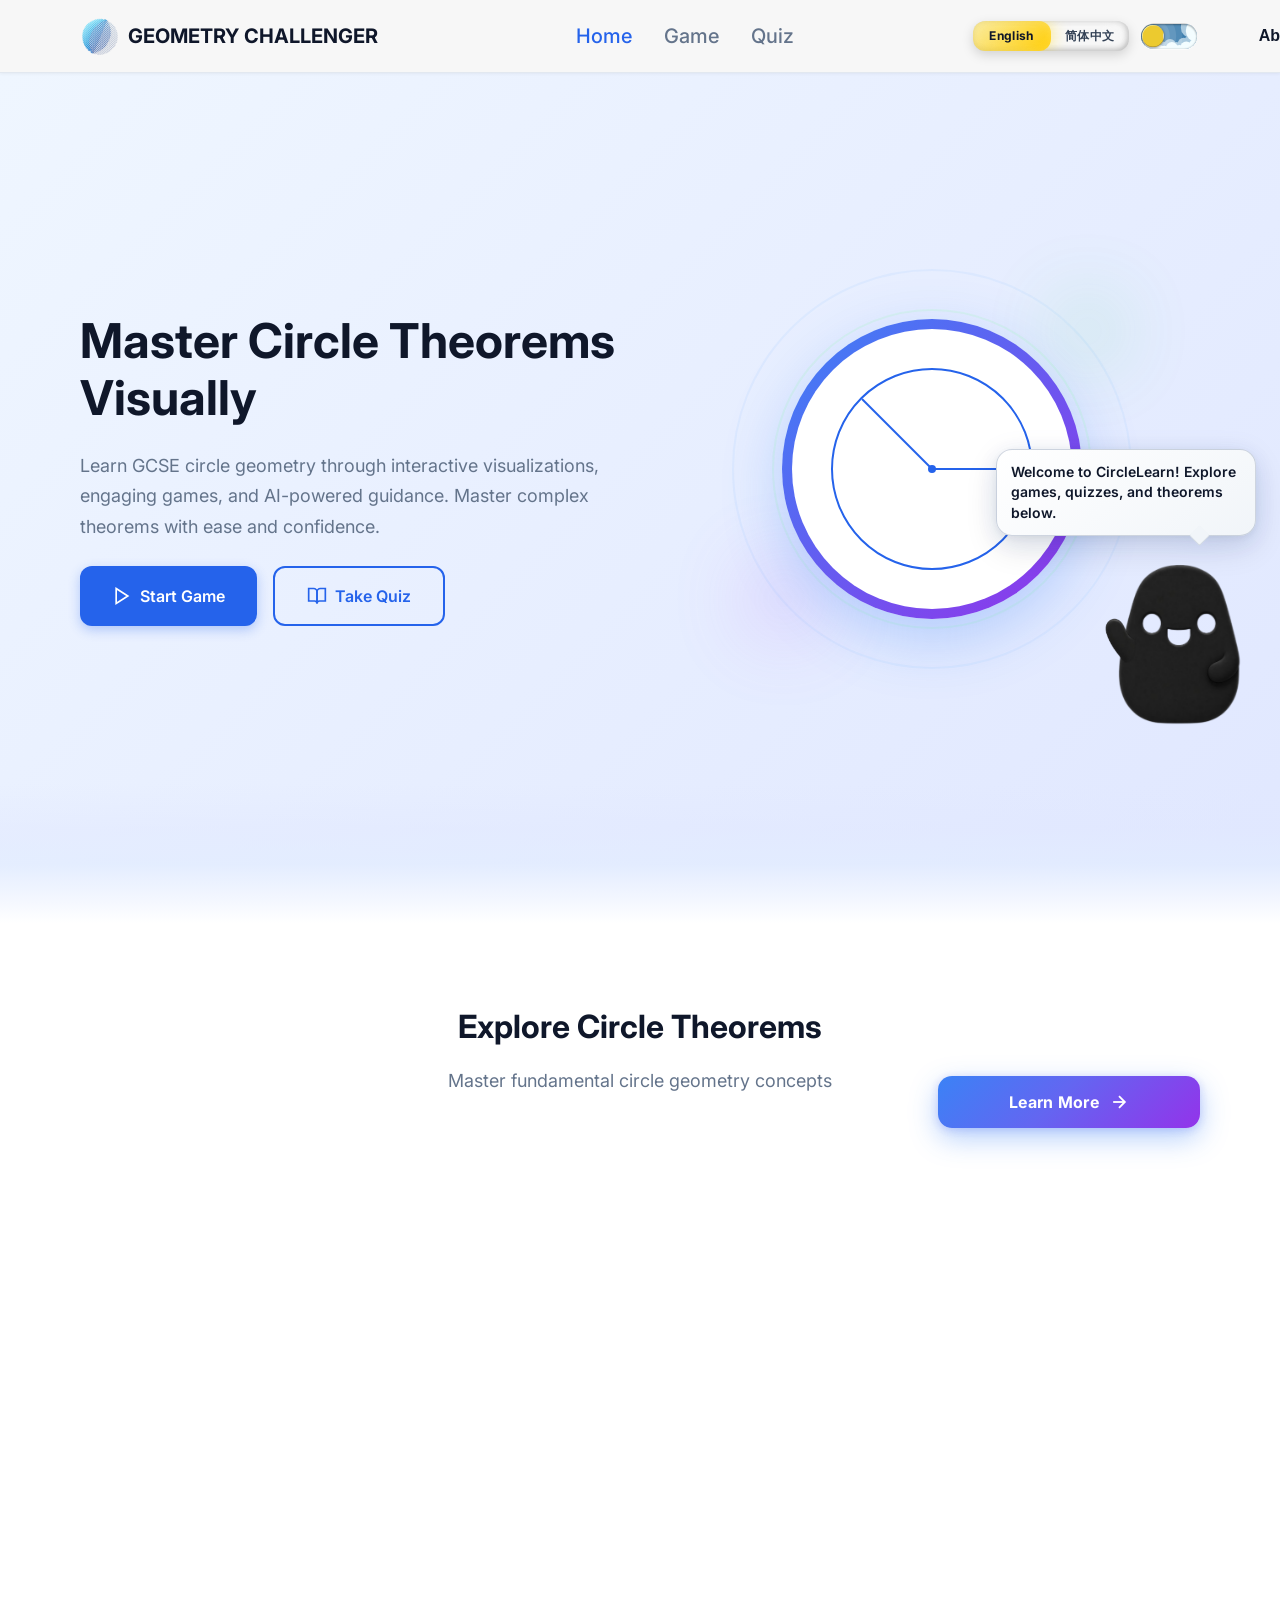
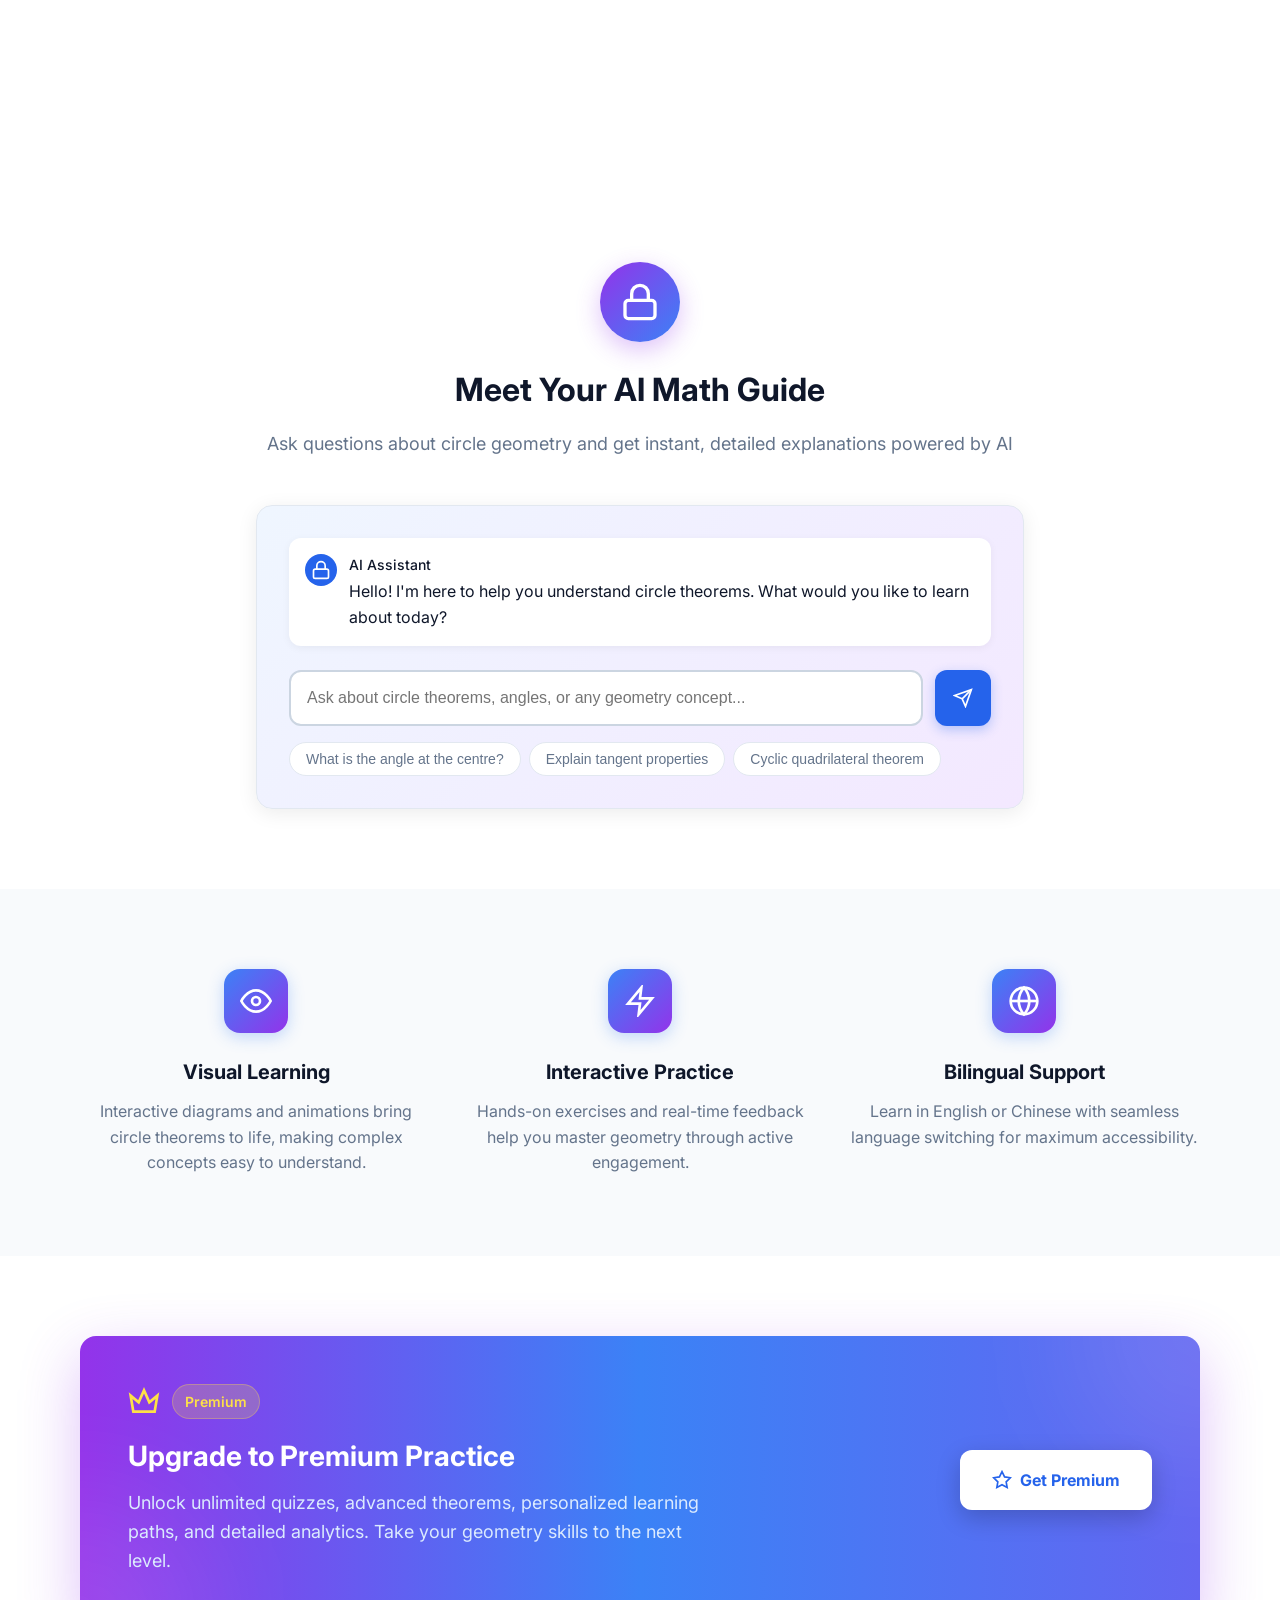
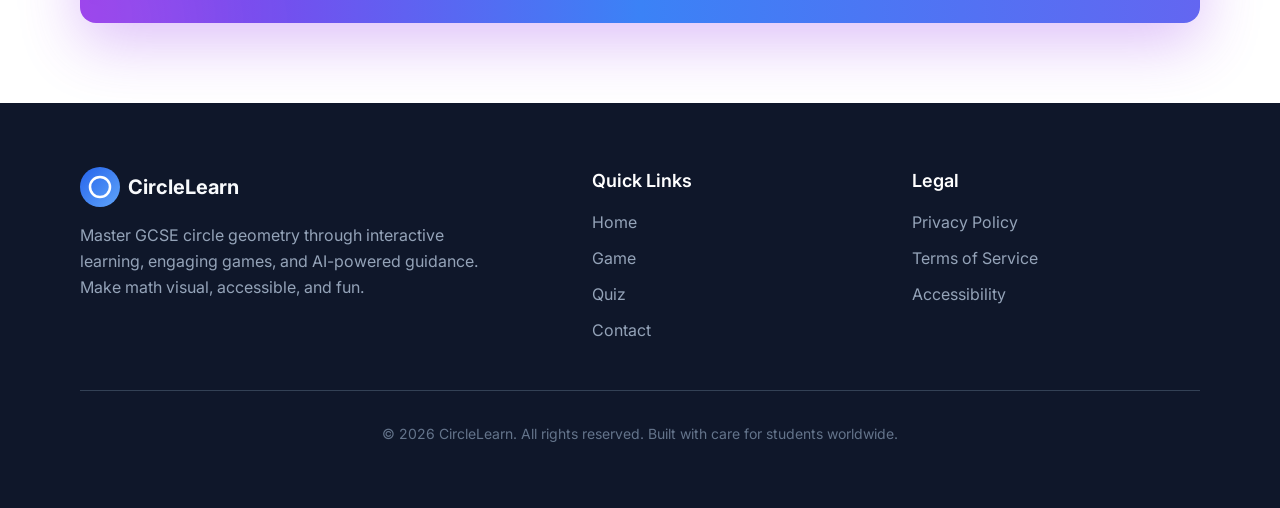
==== commit 05feeacf: "Refined the sprite feature and updated navigation bar colors." ====
--- a/index.html
+++ b/index.html
@@ -14,6 +14,7 @@
     <link rel="stylesheet" href="css/components/forms.css">
     <link rel="stylesheet" href="css/components/widgets.css">
     <link rel="stylesheet" href="css/pages/home.css">
+    <link rel="stylesheet" href="css/components/ai-sprite.css">
     <script>
         (function () {
             try {
@@ -515,6 +516,8 @@
     <div
         class="ai-sprite-widget"
         id="aiSpriteWidget"
+        data-ai-home="true"
+        data-body-smile-tuck-src="assets/images/global/笑容揣手.png"
         hidden
         aria-live="polite"
     >
@@ -553,5 +556,6 @@
     <script src="js/utils.js"></script>
     <script src="js/main.js"></script>
     <script src="js/pages/home.js"></script>
+    <script src="js/components/ai-sprite.js"></script>
 </body>
 </html>
--- a/css/layout.css
+++ b/css/layout.css
@@ -3,7 +3,7 @@
     position: sticky;
     top: 0;
     z-index: 50;
-    background-color: #FAF5F0;
+    background-color: #F7F7F7;
     border-bottom: 1px solid var(--gray-200);
     box-shadow: 0 1px 3px rgba(0, 0, 0, 0.05);
     transition: background-color 0.3s ease;
--- a/css/pages/home.css
+++ b/css/pages/home.css
@@ -1352,6 +1352,21 @@
     cursor: pointer;
 }
 
+.ai-sprite-widget.is-smile-rest .ai-sprite-stack {
+    pointer-events: auto;
+    cursor: pointer;
+}
+
+.ai-sprite-widget.is-returning-peek-exit .ai-sprite-stack {
+    pointer-events: none;
+    cursor: default;
+}
+
+.ai-sprite-widget.is-returning-peek-tilt .ai-sprite-stack {
+    pointer-events: none;
+    cursor: default;
+}
+
 .ai-sprite-widget__body {
     display: block;
     height: auto;
@@ -1440,6 +1455,17 @@
     transition: transform 1.15s cubic-bezier(0.22, 1, 0.36, 1) !important;
 }
 
+/* 弹出后二次点击：先右移到偷看边缘，再倾斜回到偷看态 */
+.ai-sprite-widget.is-smile-rest.is-returning-peek-exit .ai-sprite-stack {
+    transform: translateX(var(--ai-exit-x, 0px)) rotate(0deg) !important;
+    transition: transform 0.88s cubic-bezier(0.22, 1, 0.36, 1) !important;
+}
+
+.ai-sprite-widget.is-smile-rest.is-returning-peek-exit.is-returning-peek-tilt .ai-sprite-stack {
+    transform: translateX(var(--ai-exit-x, 0px)) rotate(var(--ai-peek-tilt, -11deg)) !important;
+    transition: transform 0.52s cubic-bezier(0.33, 1, 0.32, 1) !important;
+}
+
 body.dark-mode .ai-sprite-widget__bubble {
     background: linear-gradient(145deg, var(--gray-800) 0%, var(--gray-900) 100%);
     border-color: rgba(71, 85, 105, 0.65);
@@ -1483,7 +1509,9 @@
     .ai-sprite-widget.is-exiting .ai-sprite-stack,
     .ai-sprite-widget.is-tuck-offscreen.is-peek-emerge .ai-sprite-stack,
     .ai-sprite-widget.is-tuck-offscreen.is-peek-emerge.is-peek-tilt .ai-sprite-stack,
-    .ai-sprite-widget.is-peek-popout .ai-sprite-stack {
+    .ai-sprite-widget.is-peek-popout .ai-sprite-stack,
+    .ai-sprite-widget.is-smile-rest.is-returning-peek-exit .ai-sprite-stack,
+    .ai-sprite-widget.is-smile-rest.is-returning-peek-exit.is-returning-peek-tilt .ai-sprite-stack {
         transition-duration: 0.01ms !important;
     }
 
--- a/css/components/ai-sprite.css
+++ b/css/components/ai-sprite.css
@@ -0,0 +1,301 @@
+/* Shared AI sprite widget styles for all pages */
+.ai-sprite-widget {
+    --ai-peek-tilt: -16deg;
+    --ai-sprite-dock-bottom: 100px;
+    --ai-sprite-stage-extra: 120px;
+    --ai-sprite-peek-lift: 52px;
+    position: fixed;
+    right: 0;
+    bottom: var(--ai-sprite-dock-bottom);
+    z-index: 45;
+    max-width: min(320px, 92vw);
+    pointer-events: none;
+}
+
+.ai-sprite-widget.is-visible {
+    pointer-events: auto;
+}
+
+.ai-sprite-widget__bubble {
+    position: fixed;
+    right: 24px;
+    bottom: calc(
+        var(--ai-sprite-dock-bottom) + var(--ai-sprite-h, 200px) + var(--ai-sprite-peek-lift, 0px) + 12px
+    );
+    z-index: 46;
+    margin: 0;
+    padding: 12px 14px;
+    max-width: 260px;
+    border-radius: 16px;
+    background: linear-gradient(145deg, #ffffff 0%, #f1f5f9 100%);
+    border: 1px solid rgba(148, 163, 184, 0.45);
+    box-shadow:
+        0 12px 32px rgba(15, 23, 42, 0.12),
+        0 2px 8px rgba(15, 23, 42, 0.06);
+    filter: drop-shadow(0 4px 12px rgba(37, 99, 235, 0.08));
+    opacity: 0;
+    transform: translate3d(calc(28px + min(11vw, 64px)), 8px, 0) scale(0.92);
+    transition:
+        opacity 0.45s ease 0.04s,
+        transform 1.08s cubic-bezier(0.2, 1, 0.36, 1) 0.04s;
+    will-change: transform, opacity;
+}
+
+.ai-sprite-widget.is-visible .ai-sprite-widget__bubble {
+    opacity: 1;
+    transform: translate3d(0, 0, 0) scale(1);
+}
+
+.ai-sprite-widget.is-peek .ai-sprite-widget__bubble,
+.ai-sprite-widget.is-welcome-done .ai-sprite-widget__bubble {
+    opacity: 0;
+    transform: translateY(6px);
+    pointer-events: none;
+    transition: opacity 0.45s ease, transform 0.45s ease;
+}
+
+.ai-sprite-widget__bubble::after {
+    content: '';
+    position: absolute;
+    right: 48px;
+    bottom: -8px;
+    width: 14px;
+    height: 14px;
+    background: #f1f5f9;
+    border-right: 1px solid rgba(148, 163, 184, 0.35);
+    border-bottom: 1px solid rgba(148, 163, 184, 0.35);
+    transform: rotate(45deg);
+    border-radius: 2px;
+}
+
+.ai-sprite-widget__welcome {
+    margin: 0;
+    font-size: 14px;
+    line-height: 1.45;
+    font-weight: 600;
+    color: var(--text);
+}
+
+.ai-sprite-widget__sprite-stage {
+    position: fixed;
+    left: 0;
+    right: 0;
+    bottom: var(--ai-sprite-dock-bottom);
+    height: max(
+        380px,
+        calc(
+            var(--ai-sprite-h, 200px) + var(--ai-sprite-stage-extra, 120px) + var(--ai-sprite-peek-lift, 0px)
+        )
+    );
+    min-height: 300px;
+    overflow: visible;
+    clip-path: inset(
+        calc(-1 * (var(--ai-sprite-stage-extra, 120px) + 40px)) 0
+            calc(-1 * (var(--ai-sprite-stage-extra, 120px) + var(--ai-sprite-peek-lift, 0px) + 40px)) 0
+    );
+    z-index: 45;
+    pointer-events: none;
+}
+
+.ai-sprite-widget.is-peek:not(.is-peek-popout) .ai-sprite-widget__sprite-stage,
+.ai-sprite-widget.is-smile-rest .ai-sprite-widget__sprite-stage,
+.ai-sprite-widget.is-peek-popout .ai-sprite-widget__sprite-stage {
+    pointer-events: none;
+    cursor: default;
+}
+
+.ai-sprite-widget__peek-wrap {
+    position: absolute;
+    right: 12px;
+    bottom: var(--ai-sprite-peek-lift, 0px);
+    line-height: 0;
+    transform: translate3d(min(96px, 22vw), 0, 0) scale(0.94);
+    transform-origin: 100% 100%;
+    transition: transform 1.08s cubic-bezier(0.2, 1, 0.36, 1);
+    will-change: transform;
+    pointer-events: none;
+}
+
+.ai-sprite-widget.is-visible .ai-sprite-widget__peek-wrap {
+    transform: translate3d(0, 0, 0) scale(1);
+}
+
+.ai-sprite-stack {
+    position: relative;
+    display: inline-block;
+    z-index: 2;
+    transform-origin: 96% 92%;
+    transition:
+        opacity 0.55s ease,
+        transform 1.05s cubic-bezier(0.25, 0.85, 0.35, 1);
+    pointer-events: none;
+    cursor: default;
+}
+
+.ai-sprite-widget.is-peek:not(.is-peek-popout) .ai-sprite-stack,
+.ai-sprite-widget.is-smile-rest .ai-sprite-stack {
+    pointer-events: auto;
+    cursor: pointer;
+}
+
+.ai-sprite-widget.is-returning-peek-exit .ai-sprite-stack,
+.ai-sprite-widget.is-returning-peek-tilt .ai-sprite-stack {
+    pointer-events: none;
+    cursor: default;
+}
+
+.ai-sprite-widget__body {
+    display: block;
+    height: auto;
+    max-height: 200px;
+    width: auto;
+    max-width: 100%;
+    user-select: none;
+    pointer-events: none;
+}
+
+.ai-sprite-widget__arm-layer {
+    position: absolute;
+    z-index: 3;
+    overflow: visible;
+    pointer-events: none;
+    line-height: 0;
+}
+
+.ai-sprite-widget__arm {
+    display: block;
+    width: auto;
+    height: auto;
+    max-height: 200px;
+    user-select: none;
+    transform-origin: 92% 88%;
+    will-change: transform;
+}
+
+.ai-sprite-widget.is-waving .ai-sprite-widget__arm {
+    animation: ai-sprite-hand-wave 0.72s linear infinite;
+}
+
+@keyframes ai-sprite-hand-wave {
+    0%,
+    100% {
+        transform: rotate(0deg);
+    }
+    25% {
+        transform: rotate(-11deg);
+    }
+    50% {
+        transform: rotate(0deg);
+    }
+    75% {
+        transform: rotate(11deg);
+    }
+}
+
+.ai-sprite-widget.is-exiting .ai-sprite-widget__bubble {
+    opacity: 0;
+    transform: translate3d(20px, 0, 0);
+    pointer-events: none;
+    transition:
+        opacity 0.65s ease,
+        transform 0.95s cubic-bezier(0.33, 1, 0.32, 1);
+}
+
+.ai-sprite-widget.is-exiting .ai-sprite-stack {
+    transform: translateX(var(--ai-exit-full, 400px)) rotate(0deg);
+    transition: transform 1.35s cubic-bezier(0.22, 1, 0.36, 1);
+}
+
+.ai-sprite-widget.is-tuck-offscreen .ai-sprite-stack {
+    transform: translateX(var(--ai-exit-full, 400px)) rotate(0deg);
+    transition: none;
+}
+
+.ai-sprite-widget.is-tuck-offscreen.is-peek-emerge .ai-sprite-stack {
+    transform: translateX(var(--ai-exit-x, 0px)) rotate(0deg);
+    transition: transform 0.92s cubic-bezier(0.22, 1, 0.36, 1);
+}
+
+.ai-sprite-widget.is-tuck-offscreen.is-peek-emerge.is-peek-tilt .ai-sprite-stack {
+    transform: translateX(var(--ai-exit-x, 0px)) rotate(var(--ai-peek-tilt, -11deg));
+    transition: transform 0.58s cubic-bezier(0.33, 1, 0.32, 1);
+}
+
+.ai-sprite-widget.is-peek-popout .ai-sprite-stack {
+    transform: translate3d(0, 0, 0) rotate(0deg) !important;
+    transition: transform 1.15s cubic-bezier(0.22, 1, 0.36, 1) !important;
+}
+
+.ai-sprite-widget.is-smile-rest.is-returning-peek-exit .ai-sprite-stack {
+    transform: translateX(var(--ai-exit-x, 0px)) rotate(0deg) !important;
+    transition: transform 0.88s cubic-bezier(0.22, 1, 0.36, 1) !important;
+}
+
+.ai-sprite-widget.is-smile-rest.is-returning-peek-exit.is-returning-peek-tilt .ai-sprite-stack {
+    transform: translateX(var(--ai-exit-x, 0px)) rotate(var(--ai-peek-tilt, -11deg)) !important;
+    transition: transform 0.52s cubic-bezier(0.33, 1, 0.32, 1) !important;
+}
+
+body.dark-mode .ai-sprite-widget__bubble {
+    background: linear-gradient(145deg, var(--gray-800) 0%, var(--gray-900) 100%);
+    border-color: rgba(71, 85, 105, 0.65);
+    box-shadow: 0 16px 40px rgba(0, 0, 0, 0.35);
+}
+
+body.dark-mode .ai-sprite-widget__bubble::after {
+    background: var(--gray-900);
+    border-color: rgba(71, 85, 105, 0.5);
+}
+
+body.dark-mode .ai-sprite-widget__welcome {
+    color: #f1f5f9;
+}
+
+@media (prefers-reduced-motion: reduce) {
+    .ai-sprite-widget__bubble,
+    .ai-sprite-widget__peek-wrap {
+        transition-duration: 0.01ms;
+        filter: none !important;
+    }
+
+    .ai-sprite-widget__bubble,
+    .ai-sprite-widget__peek-wrap {
+        transform: translate3d(0, 0, 0) scale(1) !important;
+    }
+
+    .ai-sprite-widget.is-waving .ai-sprite-widget__arm {
+        animation: none;
+    }
+
+    .ai-sprite-widget.is-exiting .ai-sprite-stack,
+    .ai-sprite-widget.is-tuck-offscreen.is-peek-emerge .ai-sprite-stack,
+    .ai-sprite-widget.is-tuck-offscreen.is-peek-emerge.is-peek-tilt .ai-sprite-stack,
+    .ai-sprite-widget.is-peek-popout .ai-sprite-stack,
+    .ai-sprite-widget.is-smile-rest.is-returning-peek-exit .ai-sprite-stack,
+    .ai-sprite-widget.is-smile-rest.is-returning-peek-exit.is-returning-peek-tilt .ai-sprite-stack {
+        transition-duration: 0.01ms !important;
+    }
+
+    .ai-sprite-widget {
+        --ai-peek-tilt: 0deg;
+    }
+
+    .ai-sprite-stack {
+        transition-duration: 0.01ms;
+    }
+}
+
+@media (max-width: 600px) {
+    .ai-sprite-widget {
+        --ai-sprite-dock-bottom: 100px;
+        max-width: min(280px, 88vw);
+    }
+
+    .ai-sprite-widget__body {
+        max-height: 160px;
+    }
+
+    .ai-sprite-widget__arm {
+        max-height: none;
+    }
+}
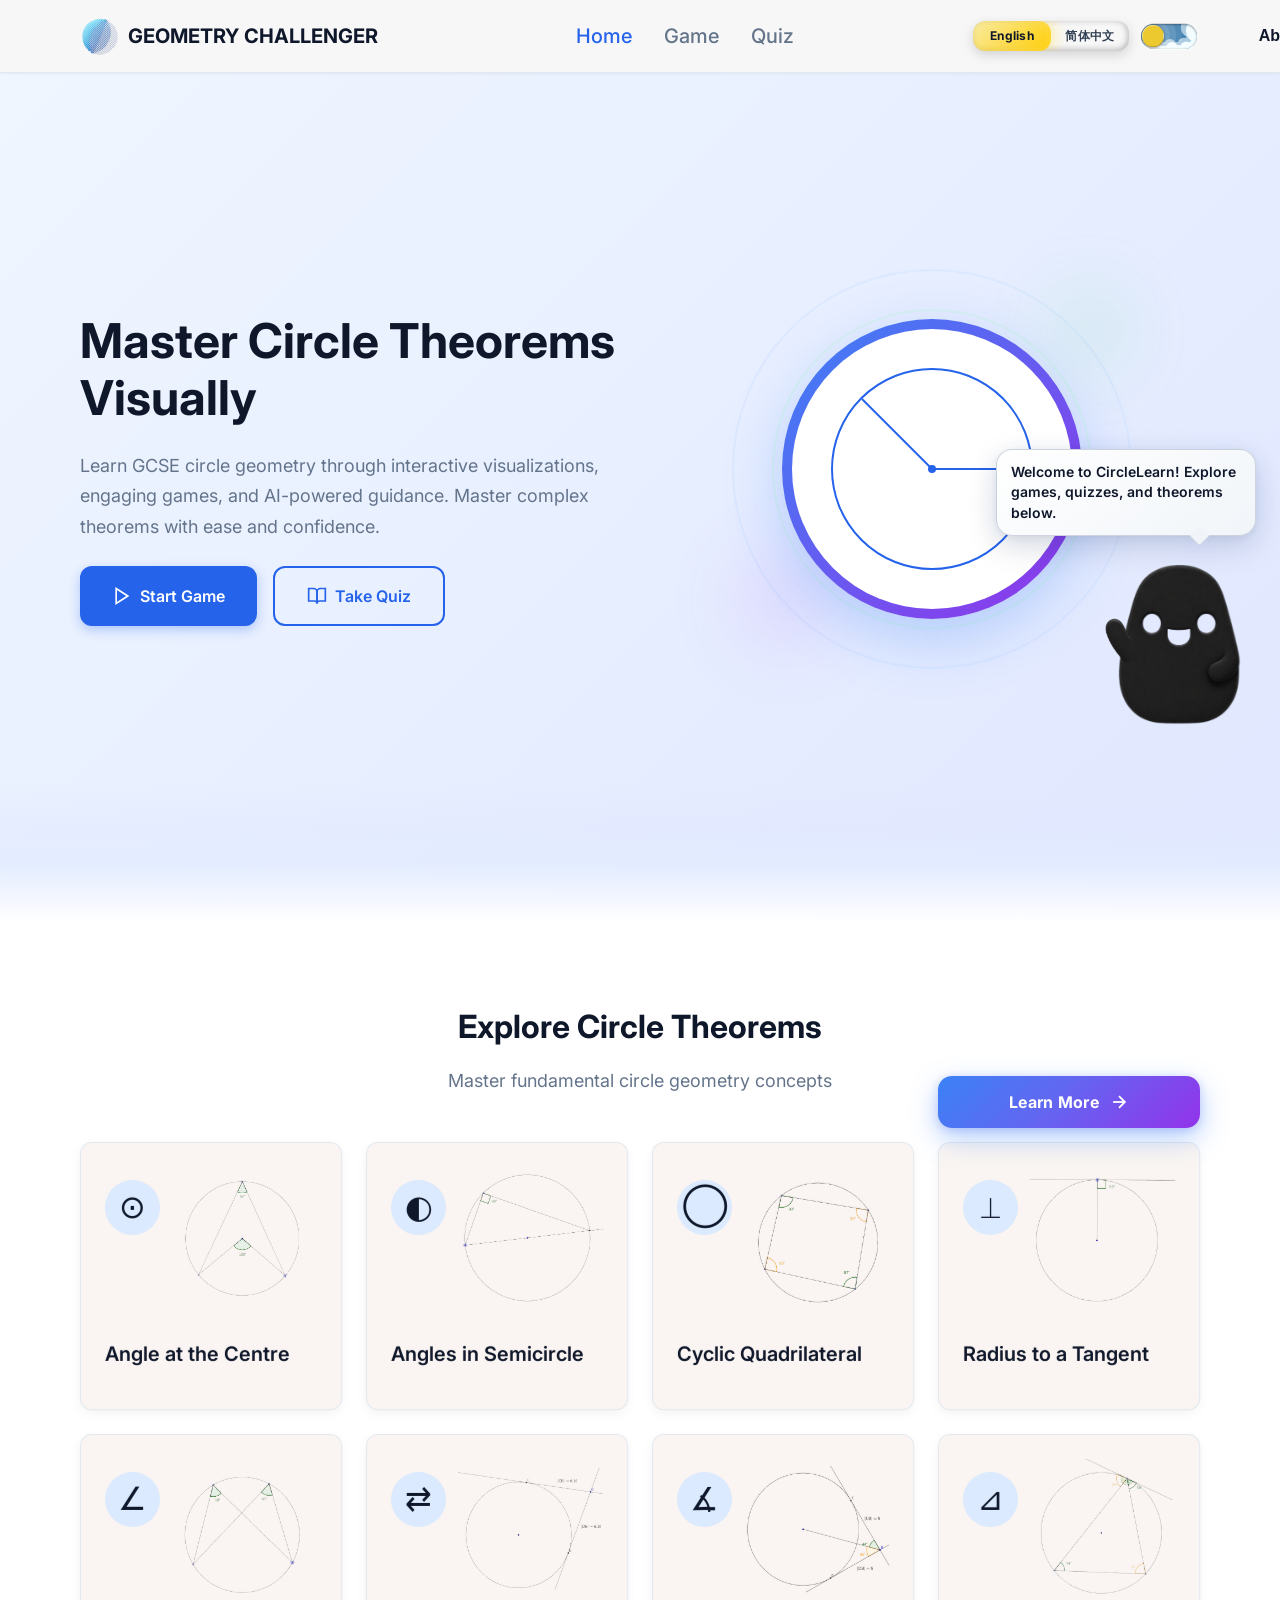
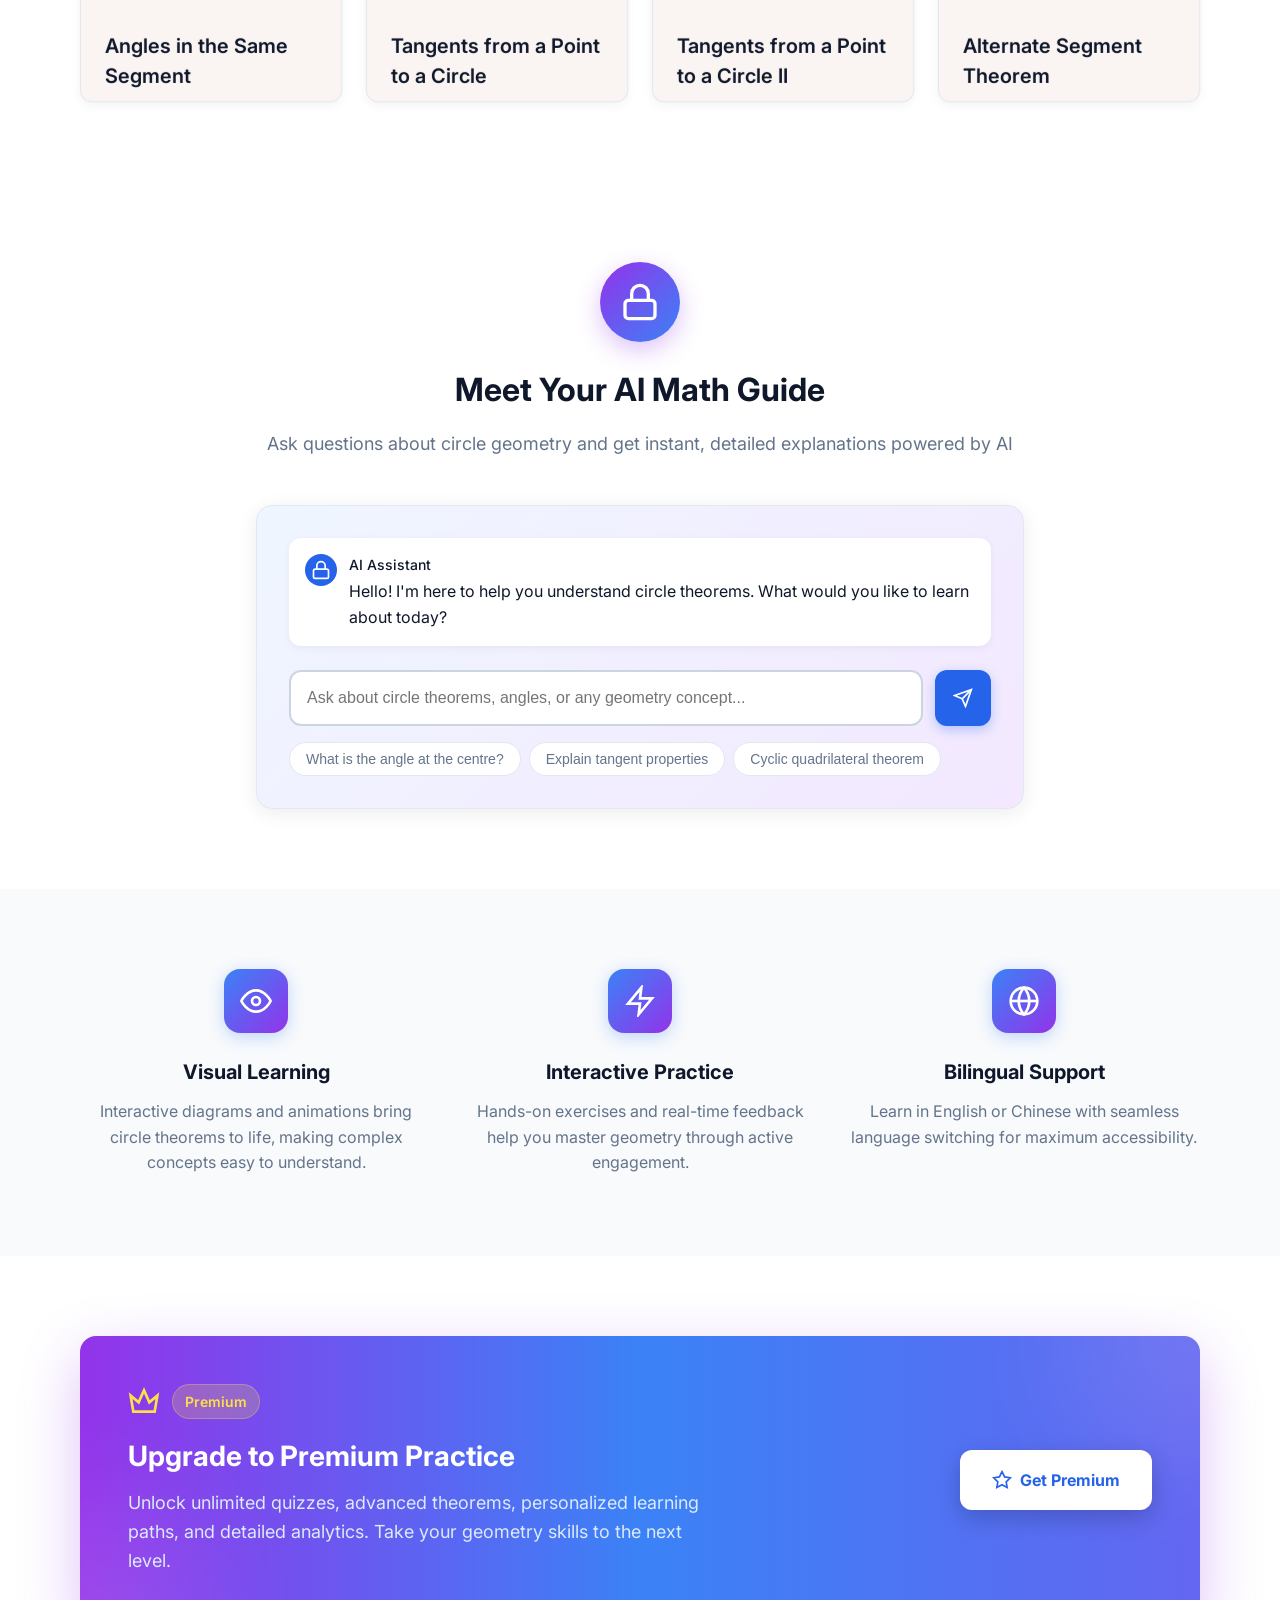
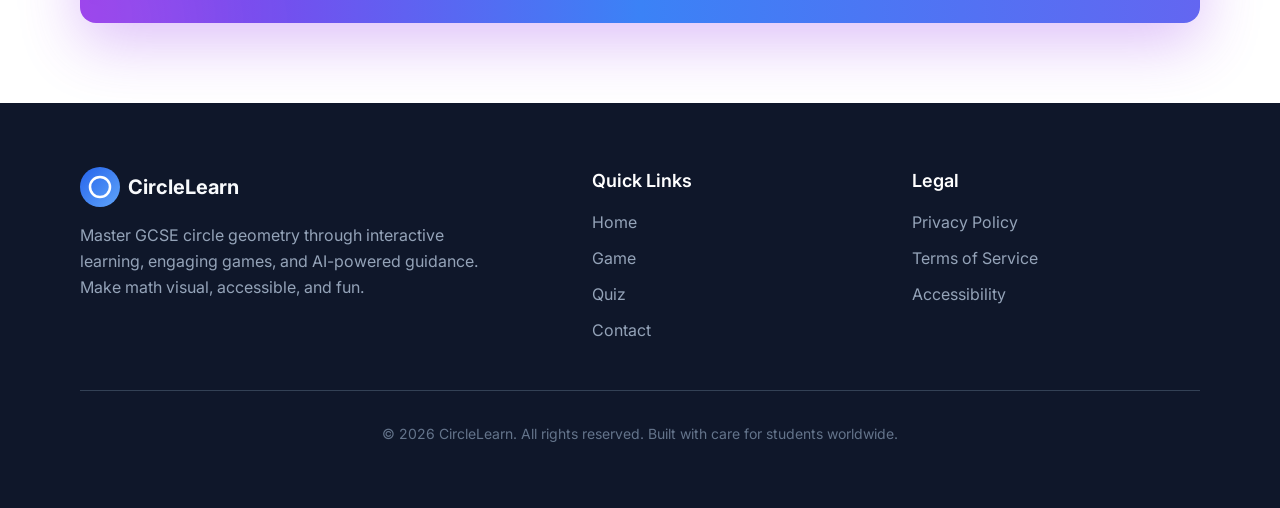
==== commit 4d53b6a0: "Merge pull request #18 from qmul-jp/v.3.c V.3.c 1.Initial improvement of the sidebar and the hierarc" ====
--- a/index.html
+++ b/index.html
@@ -46,7 +46,7 @@
                 <div class="nav-links">
                     <a href="#home" class="nav-link active" data-i18n="nav.home">Home</a>
                     <a href="game/game.html" class="nav-link" data-i18n="nav.game">Game</a>
-                    <a href="quiz/quiz.html" class="nav-link" data-i18n="nav.quiz">Quiz</a>
+                    <a href="quiz/quiz-levels.html" class="nav-link" data-i18n="nav.quiz">Quiz</a>
                 </div>
 
                 <div class="nav-actions nav-settings-inline">
@@ -129,7 +129,7 @@
                             </svg>
                             <span data-i18n="home.hero.startGame">Start Game</span>
                         </a>
-                        <a href="quiz/quiz.html" class="btn btn-outline">
+                        <a href="quiz/quiz-levels.html" class="btn btn-outline">
                             <svg width="20" height="20" viewBox="0 0 24 24" fill="none" stroke="currentColor" stroke-width="2">
                                 <path d="M2 3h6a4 4 0 0 1 4 4v14a3 3 0 0 0-3-3H2z"/>
                                 <path d="M22 3h-6a4 4 0 0 0-4 4v14a3 3 0 0 1 3-3h7z"/>
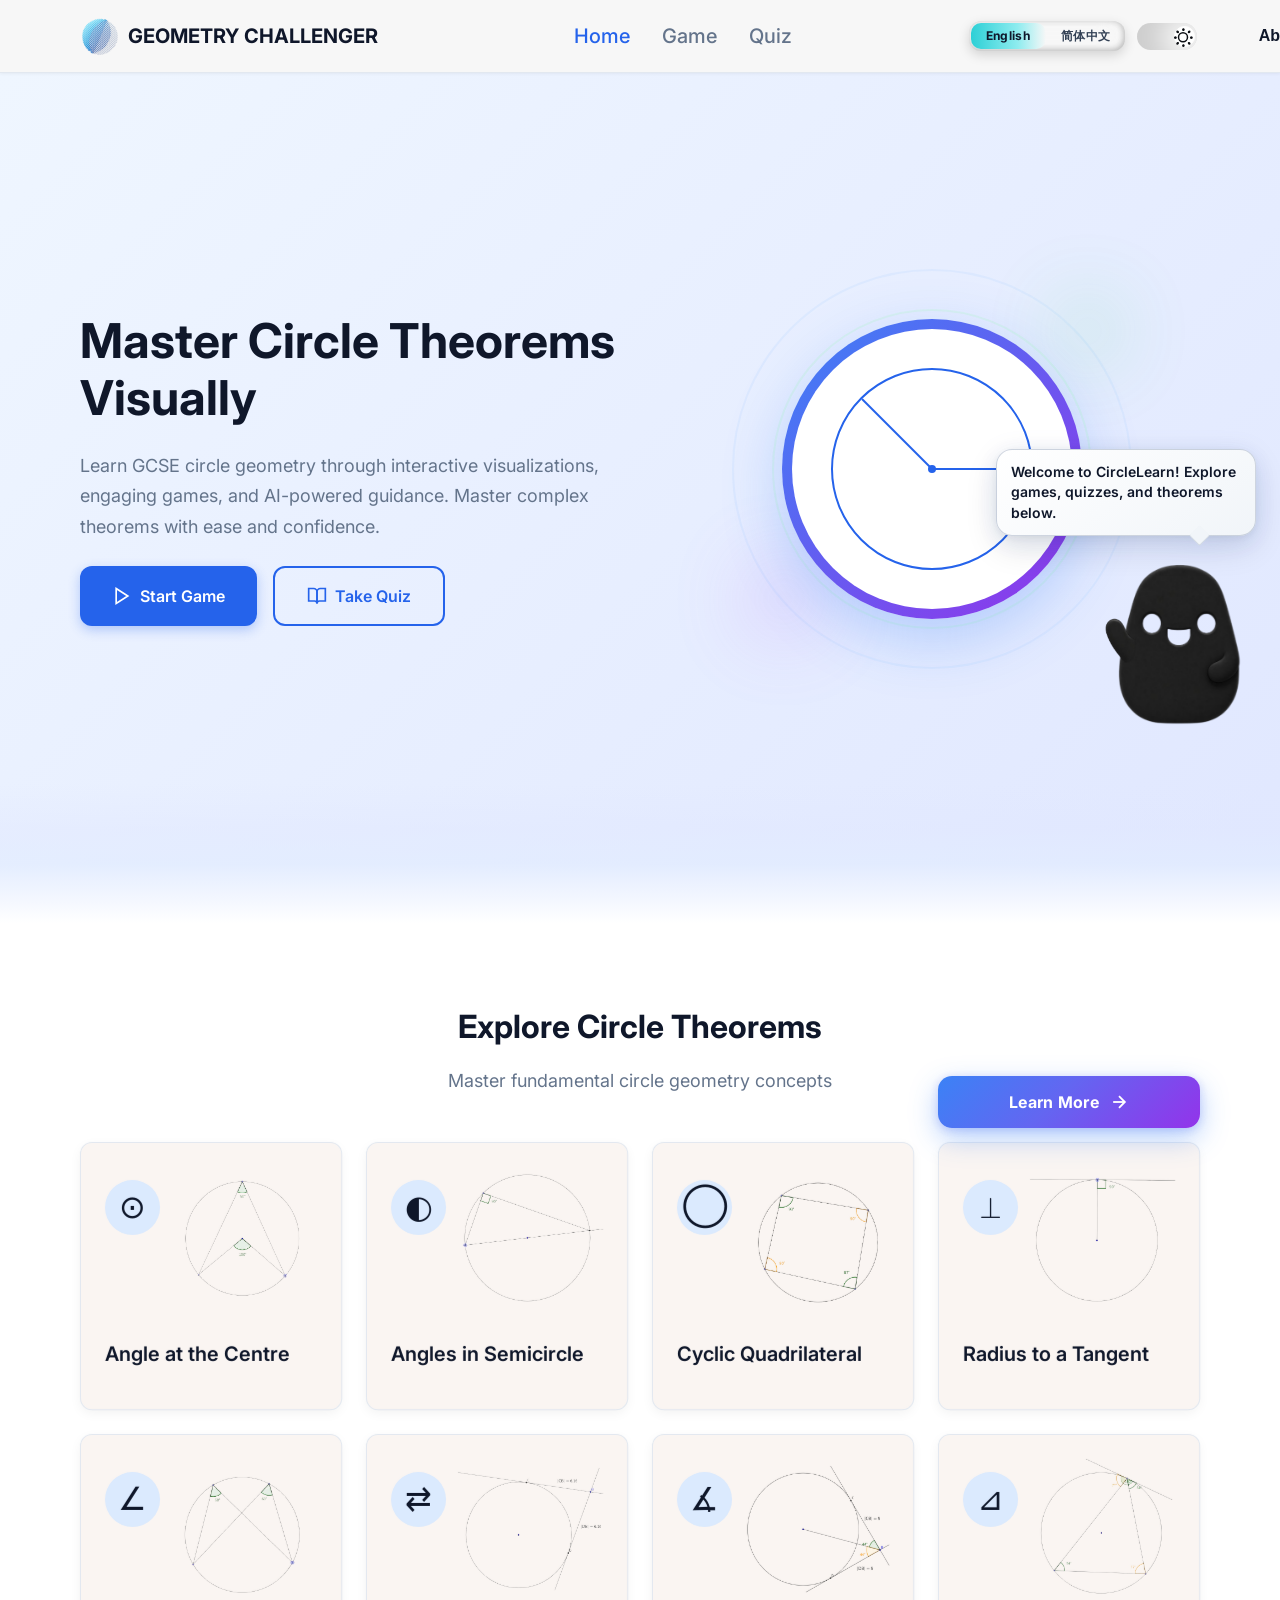
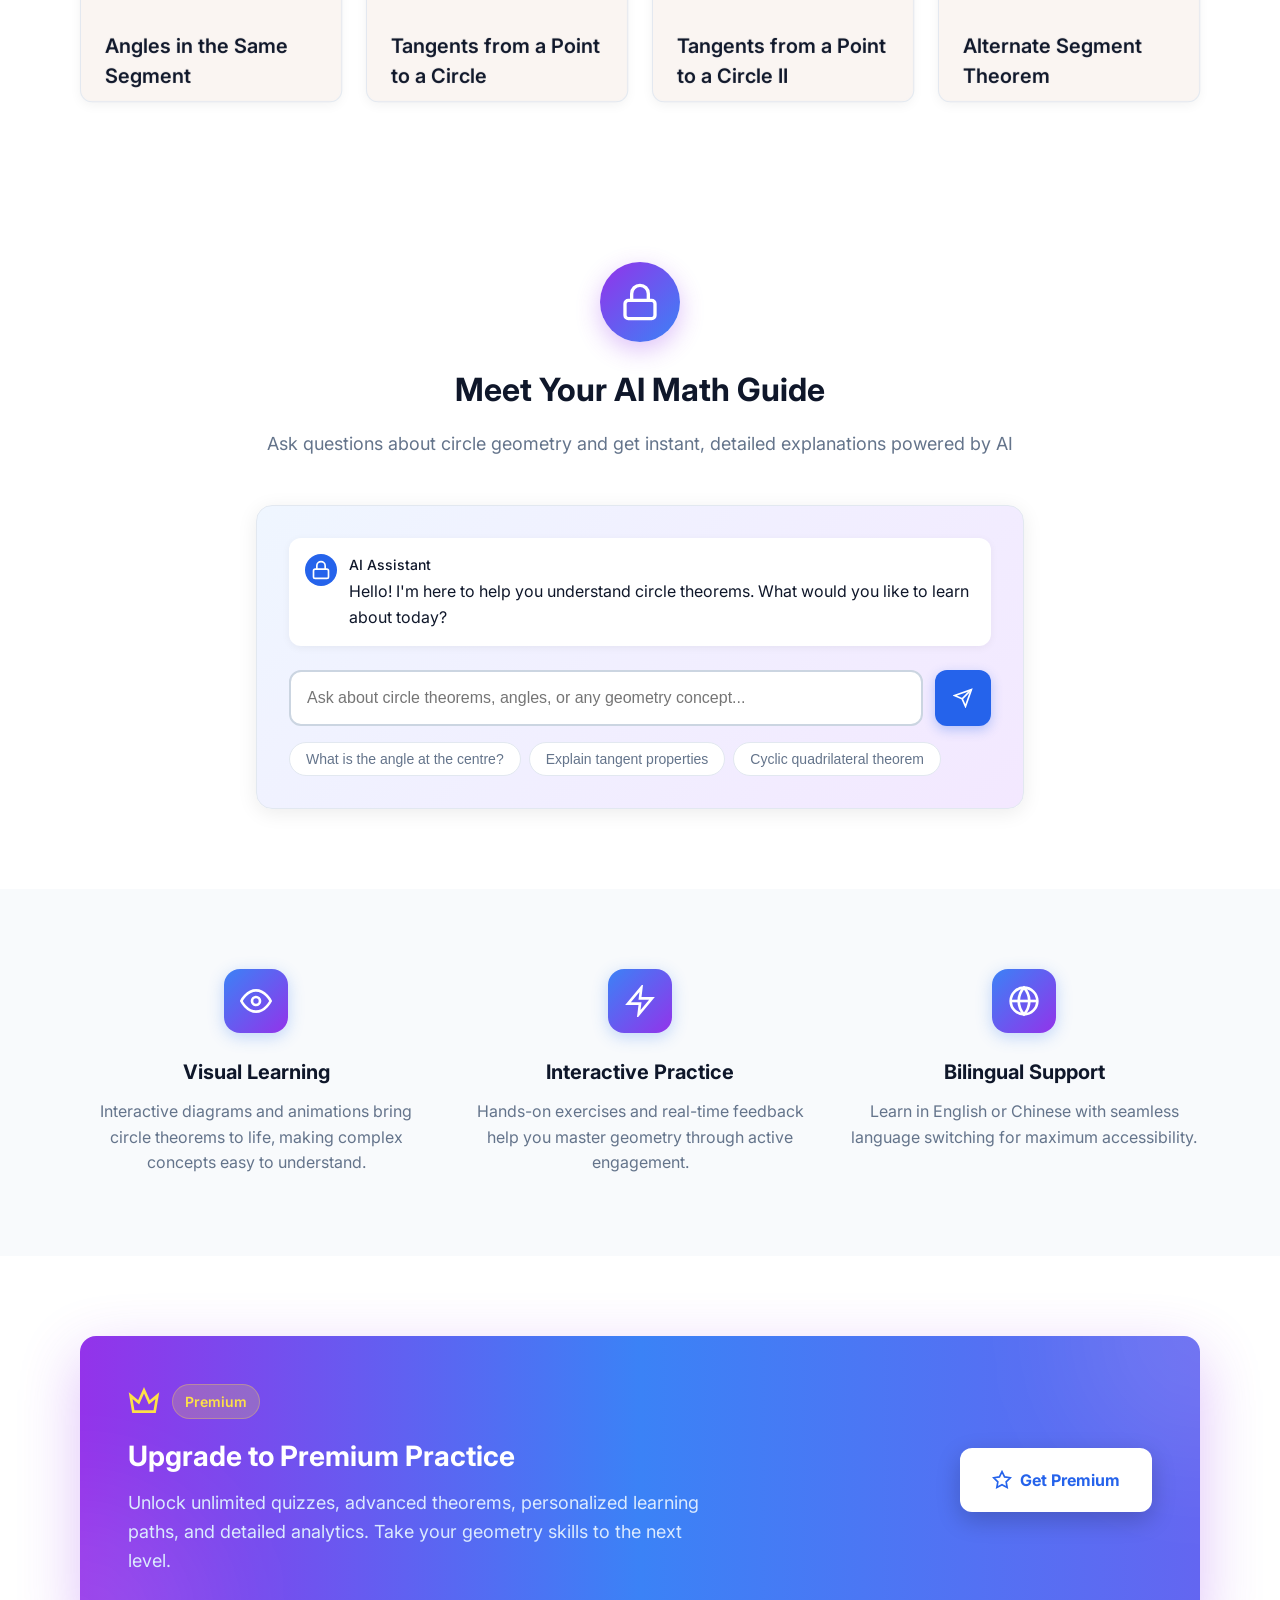
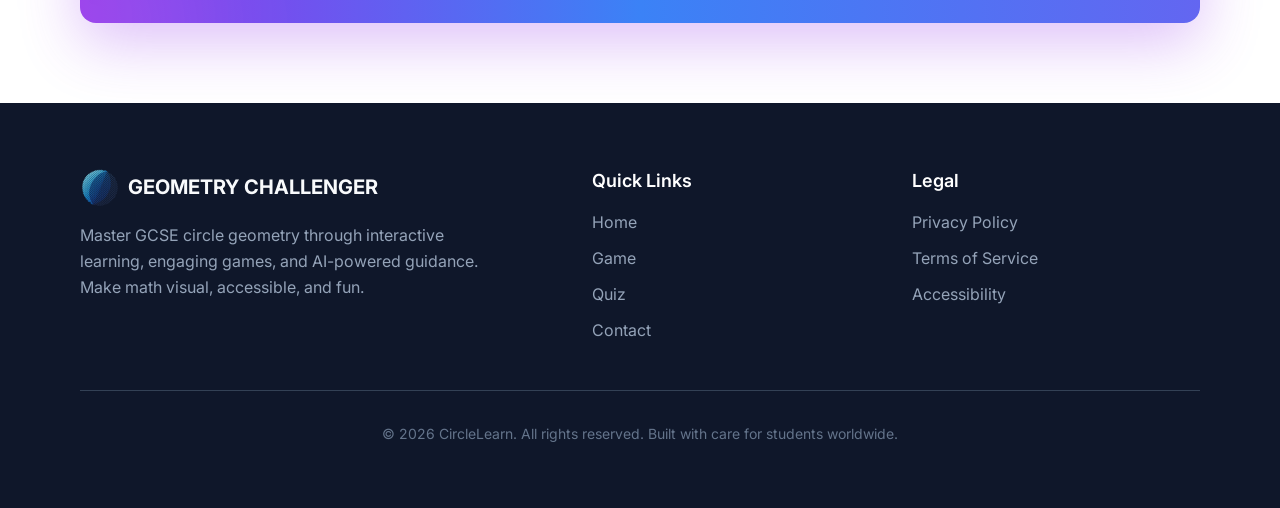
==== commit 6d7be2ed: "Unified global icons and titles; added a top-up page." ====
--- a/index.html
+++ b/index.html
@@ -32,6 +32,15 @@
     </script>
 </head>
 <body class="page-scroll-spy">
+    <script>
+        (function () {
+            try {
+                if (localStorage.getItem('theme') === 'dark') {
+                    document.body.classList.add('dark-mode');
+                }
+            } catch (e) {}
+        })();
+    </script>
     <header class="header">
         <div class="container">
             <nav class="nav">
@@ -61,27 +70,23 @@
                         <div class="glass-glider"></div>
                     </div>
                       
-                    <!-- From Uiverse.io by Galahhad --> 
-                    <label class="theme-switch">
-                        <input type="checkbox" class="theme-switch__checkbox">
-                        <div class="theme-switch__container">
-                        <div class="theme-switch__clouds"></div>
-                        <div class="theme-switch__stars-container">
-                            <svg xmlns="http://www.w3.org/2000/svg" viewBox="0 0 144 55" fill="none">
-                            <path fill-rule="evenodd" clip-rule="evenodd" d="M135.831 3.00688C135.055 3.85027 134.111 4.29946 133 4.35447C134.111 4.40947 135.055 4.85867 135.831 5.71123C136.607 6.55462 136.996 7.56303 136.996 8.72727C136.996 7.95722 137.172 7.25134 137.525 6.59129C137.886 5.93124 138.372 5.39954 138.98 5.00535C139.598 4.60199 140.268 4.39114 141 4.35447C139.88 4.2903 138.936 3.85027 138.16 3.00688C137.384 2.16348 136.996 1.16425 136.996 0C136.996 1.16425 136.607 2.16348 135.831 3.00688ZM31 23.3545C32.1114 23.2995 33.0551 22.8503 33.8313 22.0069C34.6075 21.1635 34.9956 20.1642 34.9956 19C34.9956 20.1642 35.3837 21.1635 36.1599 22.0069C36.9361 22.8503 37.8798 23.2903 39 23.3545C38.2679 23.3911 37.5976 23.602 36.9802 24.0053C36.3716 24.3995 35.8864 24.9312 35.5248 25.5913C35.172 26.2513 34.9956 26.9572 34.9956 27.7273C34.9956 26.563 34.6075 25.5546 33.8313 24.7112C33.0551 23.8587 32.1114 23.4095 31 23.3545ZM0 36.3545C1.11136 36.2995 2.05513 35.8503 2.83131 35.0069C3.6075 34.1635 3.99559 33.1642 3.99559 32C3.99559 33.1642 4.38368 34.1635 5.15987 35.0069C5.93605 35.8503 6.87982 36.2903 8 36.3545C7.26792 36.3911 6.59757 36.602 5.98015 37.0053C5.37155 37.3995 4.88644 37.9312 4.52481 38.5913C4.172 39.2513 3.99559 39.9572 3.99559 40.7273C3.99559 39.563 3.6075 38.5546 2.83131 37.7112C2.05513 36.8587 1.11136 36.4095 0 36.3545ZM56.8313 24.0069C56.0551 24.8503 55.1114 25.2995 54 25.3545C55.1114 25.4095 56.0551 25.8587 56.8313 26.7112C57.6075 27.5546 57.9956 28.563 57.9956 29.7273C57.9956 28.9572 58.172 28.2513 58.5248 27.5913C58.8864 26.9312 59.3716 26.3995 59.9802 26.0053C60.5976 25.602 61.2679 25.3911 62 25.3545C60.8798 25.2903 59.9361 24.8503 59.1599 24.0069C58.3837 23.1635 57.9956 22.1642 57.9956 21C57.9956 22.1642 57.6075 23.1635 56.8313 24.0069ZM81 25.3545C82.1114 25.2995 83.0551 24.8503 83.8313 24.0069C84.6075 23.1635 84.9956 22.1642 84.9956 21C84.9956 22.1642 85.3837 23.1635 86.1599 24.0069C86.9361 24.8503 87.8798 25.2903 89 25.3545C88.2679 25.3911 87.5976 25.602 86.9802 26.0053C86.3716 26.3995 85.8864 26.9312 85.5248 27.5913C85.172 28.2513 84.9956 28.9572 84.9956 29.7273C84.9956 28.563 84.6075 27.5546 83.8313 26.7112C83.0551 25.8587 82.1114 25.4095 81 25.3545ZM136 36.3545C137.111 36.2995 138.055 35.8503 138.831 35.0069C139.607 34.1635 139.996 33.1642 139.996 32C139.996 33.1642 140.384 34.1635 141.16 35.0069C141.936 35.8503 142.88 36.2903 144 36.3545C143.268 36.3911 142.598 36.602 141.98 37.0053C141.372 37.3995 140.886 37.9312 140.525 38.5913C140.172 39.2513 139.996 39.9572 139.996 40.7273C139.996 39.563 139.607 38.5546 138.831 37.7112C138.055 36.8587 137.111 36.4095 136 36.3545ZM101.831 49.0069C101.055 49.8503 100.111 50.2995 99 50.3545C100.111 50.4095 101.055 50.8587 101.831 51.7112C102.607 52.5546 102.996 53.563 102.996 54.7273C102.996 53.9572 103.172 53.2513 103.525 52.5913C103.886 51.9312 104.372 51.3995 104.98 51.0053C105.598 50.602 106.268 50.3911 107 50.3545C105.88 50.2903 104.936 49.8503 104.16 49.0069C103.384 48.1635 102.996 47.1642 102.996 46C102.996 47.1642 102.607 48.1635 101.831 49.0069Z" fill="currentColor"></path>
-                            </svg>
-                        </div>
-                        <div class="theme-switch__circle-container">
-                            <div class="theme-switch__sun-moon-container">
-                            <div class="theme-switch__moon">
-                                <div class="theme-switch__spot"></div>
-                                <div class="theme-switch__spot"></div>
-                                <div class="theme-switch__spot"></div>
-                            </div>
-                            </div>
-                        </div>
-                        </div>
-                    </label>
+                    <div>
+                        <label class="switch" for="switch">
+                            <input id="switch" type="checkbox" class="circle" />
+                            <svg
+                                viewBox="0 0 384 512"
+                                xmlns="http://www.w3.org/2000/svg"
+                                class="moon svg"
+                            >
+                                <path
+                                    d="M223.5 32C100 32 0 132.3 0 256S100 480 223.5 480c60.6 0 115.5-24.2 155.8-63.4c5-4.9 6.3-12.5 3.1-18.7s-10.1-9.7-17-8.5c-9.8 1.7-19.8 2.6-30.1 2.6c-96.9 0-175.5-78.8-175.5-176c0-65.8 36-123.1 89.3-153.3c6.1-3.5 9.2-10.5 7.7-17.3s-7.3-11.9-14.3-12.5c-6.3-.5-12.6-.8-19-.8z"
+                                ></path>
+                            </svg>
+                            <div class="sun svg">
+                                <span class="dot"></span>
+                            </div>
+                        </label>
+                    </div>
                     <div class="select nav-contact-select" id="navContactSelect">
                         <button
                             type="button"
@@ -106,7 +111,7 @@
                         </button>
                         <div class="options" id="navContactSelectOptions">
                             <a href="contact/contact.html" class="option" data-i18n="settings.contact">Contact Us</a>
-                            <a href="#support-us" class="option option-support" data-i18n="settings.support">Support Us</a>
+                            <a href="premium/premium.html" class="option option-support" data-i18n="settings.support">Support Us</a>
                         </div>
                     </div>
                 </div>
@@ -319,7 +324,7 @@
                             <h3 class="theorem-title">Tangents from a Point to a Circle II</h3>
                         </div>
                         <div class="theorem-card-face theorem-card-back theorem-card-back--v7">
-                            <h3 class="theorem-title theorem-title--back">Tangents (II)</h3>
+                            <h3 class="theorem-title theorem-title--back">Tangents from a Point (II)</h3>
                             <p class="theorem-back-text">The line from centre to the external point bisects the angle between the two tangents.</p>
                             <p class="theorem-back-hint">Click again to return</p>
                         </div>
@@ -456,12 +461,12 @@
                         </p>
                     </div>
                     <div class="premium-action">
-                        <button type="button" class="btn btn-premium">
+                        <a href="premium/premium.html" class="btn btn-premium">
                             <svg width="20" height="20" viewBox="0 0 24 24" fill="none" stroke="currentColor" stroke-width="2">
                                 <path d="M12 2l3.09 6.26L22 9.27l-5 4.87 1.18 6.88L12 17.77l-6.18 3.25L7 14.14 2 9.27l6.91-1.01L12 2z"/>
                             </svg>
                             <span data-i18n="home.premium.cta">Get Premium</span>
-                        </button>
+                        </a>
                     </div>
                 </div>
             </div>
@@ -473,12 +478,8 @@
             <div class="footer-grid">
                 <div class="footer-brand">
                     <a href="#home" class="logo">
-                        <div class="logo-icon">
-                            <svg width="24" height="24" viewBox="0 0 24 24" fill="none" stroke="currentColor" stroke-width="2.5">
-                                <circle cx="12" cy="12" r="10"/>
-                            </svg>
-                        </div>
-                        <span class="logo-text">CircleLearn</span>
+                        <img src="assets/images/homepage/icon.png" width="40px" height="40px"></img>
+                        <span class="logo-text">GEOMETRY CHALLENGER</span>
                     </a>
                     <p class="footer-description">
                         Master GCSE circle geometry through interactive learning, engaging games, and AI-powered guidance. Make math visual, accessible, and fun.
@@ -490,7 +491,7 @@
                     <ul class="footer-links">
                         <li><a href="#home">Home</a></li>
                         <li><a href="game/game.html">Game</a></li>
-                        <li><a href="quiz/quiz.html">Quiz</a></li>
+                        <li><a href="quiz/quiz-levels.html">Quiz</a></li>
                         <li><a href="contact/contact.html" data-i18n="footer.contact">Contact</a></li>
                     </ul>
                 </div>
@@ -507,7 +508,7 @@
 
             <div class="footer-bottom">
                 <p class="footer-copyright" data-i18n="footer.copy">
-                    © 2026 CircleLearn. All rights reserved. Built with care for students worldwide.
+                    © 2026 GEOMETRY CHALLENGER. All rights reserved. Built with care for students worldwide.
                 </p>
             </div>
         </div>
--- a/css/layout.css
+++ b/css/layout.css
@@ -10,7 +10,7 @@
 }
 
 body.dark-mode .header {
-    background-color: #0F2A17;
+    background-color: #3B3A3A;
     border-bottom-color: #1E3A27;
 }
 
@@ -65,6 +65,15 @@
 .nav-link:hover,
 .nav-link.active {
     color: var(--primary);
+}
+
+body.dark-mode .nav-link {
+    color: #ffffff;
+}
+
+body.dark-mode .nav-link:hover,
+body.dark-mode .nav-link.active {
+    color: #7CC4FF;
 }
 
 .nav-actions {
@@ -215,7 +224,7 @@
 .theme-switch {
     --toggle-size: 10px;
     --container-width: 5.625em;
-    --container-height: 2.5em;
+    --container-height: 1.5em;
     --container-radius: 6.25em;
     --container-light-bg: #3D7EAE;
     --container-night-bg: #1D1F2C;
@@ -425,24 +434,25 @@
 
 .glass-glider {
     position: absolute;
-    top: 0;
-    bottom: 0;
-    width: calc(100% / 2);
-    border-radius: 0.75rem;
+    top: 2px;
+    bottom: 2px;
+    left: 2px;
+    width: calc(100% / 2 - 3px);
+    border-radius: 0.62rem;
     z-index: 1;
     transition: transform 0.5s cubic-bezier(0.37, 1.95, 0.66, 0.56), background 0.4s ease-in-out, box-shadow 0.4s ease-in-out;
 }
 
 #glass-lang-en:checked ~ .glass-glider {
     transform: translateX(0%);
-    background: linear-gradient(135deg, #ffd70055, #ffcc00);
-    box-shadow: 0 0 18px rgba(255, 215, 0, 0.5), 0 0 10px rgba(255, 235, 150, 0.4) inset;
+    background: linear-gradient(90deg, #2DD0D6 0%, #8EECEF 62%, #CFF9FB 100%);
+    box-shadow: none;
 }
 
 #glass-lang-zh:checked ~ .glass-glider {
-    transform: translateX(100%);
+    transform: translateX(calc(100% + 2px));
     background: linear-gradient(135deg, #d0e7ff55, #a0d8ff);
-    box-shadow: 0 0 18px rgba(160, 216, 255, 0.5), 0 0 10px rgba(200, 240, 255, 0.4) inset;
+    box-shadow: none;
 }
 
 body.dark-mode .glass-radio-group {
@@ -452,6 +462,127 @@
 body.dark-mode .glass-radio-group label:hover,
 body.dark-mode .glass-radio-group input:checked + label {
     color: #ffffff;
+}
+
+/* 全站导航控件：明暗模式切换（新组件） */
+.switch {
+    --transition: 300ms;
+    --transition500: 500ms;
+    --color-dark: #0c0f14;
+    --color-darkGray: #21262e;
+    --color-gray: #52555a;
+    --color-offwhite: #cecece;
+    --shadow-color: var(--color-dark);
+    position: relative;
+    display: flex;
+    align-items: center;
+    width: 60px;
+    height: fit-content;
+    background-color: var(--color-dark);
+    border-radius: 24px;
+    padding: 3px;
+    transition: var(--transition500);
+    user-select: none;
+    cursor: pointer;
+    overflow: hidden;
+}
+
+.switch .svg {
+    transition: var(--transition);
+    position: absolute;
+    left: 5px;
+}
+
+.switch .moon {
+    width: 16px;
+    fill: var(--color-gray);
+    opacity: 1;
+}
+
+.switch .sun {
+    transform: translateY(-50%);
+    width: 10px;
+    height: 10px;
+    border-radius: 50%;
+    left: calc(100% - 19px);
+    top: 13px;
+    display: flex;
+    align-items: center;
+    justify-content: center;
+    scale: 0.75;
+    opacity: 0;
+}
+
+.switch .sun .dot {
+    position: relative;
+    display: block;
+    width: 3px;
+    height: 3px;
+    border-radius: 50%;
+    background: white;
+    z-index: 1;
+    box-shadow: 11px 0px 0px var(--shadow-color),
+        10.3px 0px 0px var(--shadow-color), -11px 0px 0px var(--shadow-color),
+        -10.3px 0px 0px var(--shadow-color), 0px -11px 0px var(--shadow-color),
+        0px -10.3px 0px var(--shadow-color), 0px 11px 0px var(--shadow-color),
+        0px 10.3px 0px var(--shadow-color), 8px 8px 0px var(--shadow-color),
+        7.3px 7.3px 0px var(--shadow-color), 8px -8px 0px var(--shadow-color),
+        7.3px -7.3px 0px var(--shadow-color), -8px -8px 0px var(--shadow-color),
+        -7.3px -7.3px 0px var(--shadow-color), -8px 8px 0px var(--shadow-color),
+        -7.3px 7.3px 0px var(--shadow-color);
+}
+
+.switch .sun .dot::before {
+    content: "";
+    position: absolute;
+    top: 50%;
+    left: 50%;
+    transform: translate(-50%, -50%);
+    width: 10px;
+    height: 10px;
+    border-radius: 50%;
+    background: white;
+    border: 2px solid var(--color-dark);
+}
+
+.switch .circle {
+    appearance: none;
+    position: relative;
+    width: 21px;
+    height: 21px;
+    border-radius: 50%;
+    left: 0;
+    background-color: var(--color-darkGray);
+    border: 1px solid var(--color-darkGray);
+    transition: var(--transition500);
+    box-shadow: 1px 1px 20px 3px var(--color-darkGray);
+}
+
+.switch:has(.circle:checked) {
+    background: var(--color-offwhite);
+}
+
+.switch .circle:hover {
+    margin-left: 3px;
+}
+
+.switch .circle:checked:hover {
+    margin-left: -3px;
+}
+
+.switch .circle:checked {
+    left: calc(100% - 20px);
+    background: white;
+    border-color: white;
+    box-shadow: 1px 1px 30px 12px white;
+}
+
+.switch:has(.circle:checked) > .sun {
+    opacity: 1;
+}
+
+.switch:has(.circle:checked) > .moon {
+    opacity: 0;
 }
 
 /* 导航 About 下拉菜单（点击触发） */
--- a/css/pages/home.css
+++ b/css/pages/home.css
@@ -1156,10 +1156,11 @@
   
   .glass-glider {
     position: absolute;
-    top: 0;
-    bottom: 0;
-    width: calc(100% / 2);
-    border-radius: 0.75rem;
+    top: 2px;
+    bottom: 2px;
+    left: 2px;
+    width: calc(100% / 2 - 3px);
+    border-radius: 0.62rem;
     z-index: 1;
     transition:
       transform 0.5s cubic-bezier(0.37, 1.95, 0.66, 0.56),
@@ -1170,19 +1171,15 @@
   /* English（左侧） */
   #glass-lang-en:checked ~ .glass-glider {
     transform: translateX(0%);
-    background: linear-gradient(135deg, #ffd70055, #ffcc00);
-    box-shadow:
-    0 0 18px rgba(255, 215, 0, 0.5),
-    0 0 10px rgba(255, 235, 150, 0.4) inset;
+    background: linear-gradient(90deg, #2DD0D6 0%, #8EECEF 62%, #f7f7f7 100%);
+    box-shadow: none;
   }
 
   /* 简体中文（右侧） */
   #glass-lang-zh:checked ~ .glass-glider {
-    transform: translateX(100%);
+    transform: translateX(calc(100% + 2px));
     background: linear-gradient(135deg, #d0e7ff55, #a0d8ff);
-    box-shadow:
-    0 0 18px rgba(160, 216, 255, 0.5),
-    0 0 10px rgba(200, 240, 255, 0.4) inset;
+    box-shadow: none;
   }
 
   body.dark-mode .glass-radio-group {
--- a/css/components/ai-sprite.css
+++ b/css/components/ai-sprite.css
@@ -133,6 +133,7 @@
 }
 
 .ai-sprite-widget.is-peek:not(.is-peek-popout) .ai-sprite-stack,
+.ai-sprite-widget.is-peek-popout .ai-sprite-stack,
 .ai-sprite-widget.is-smile-rest .ai-sprite-stack {
     pointer-events: auto;
     cursor: pointer;
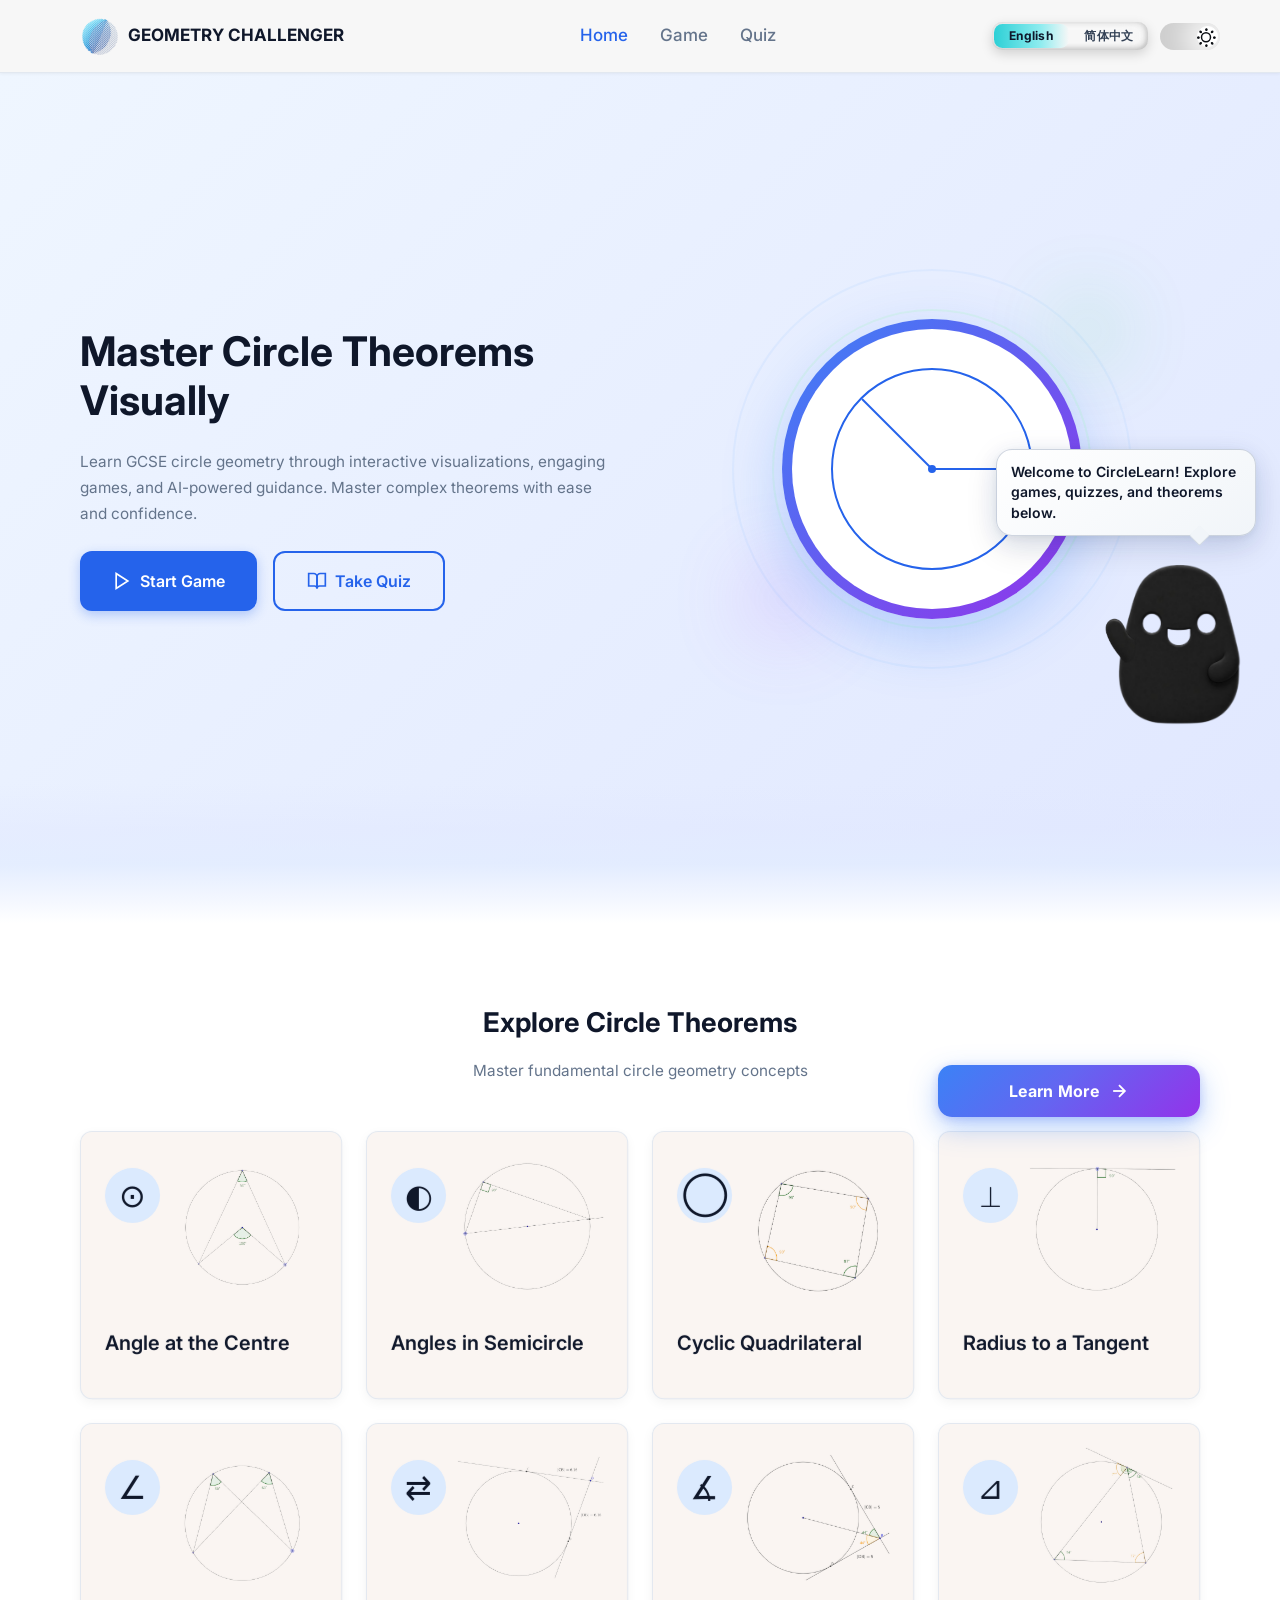
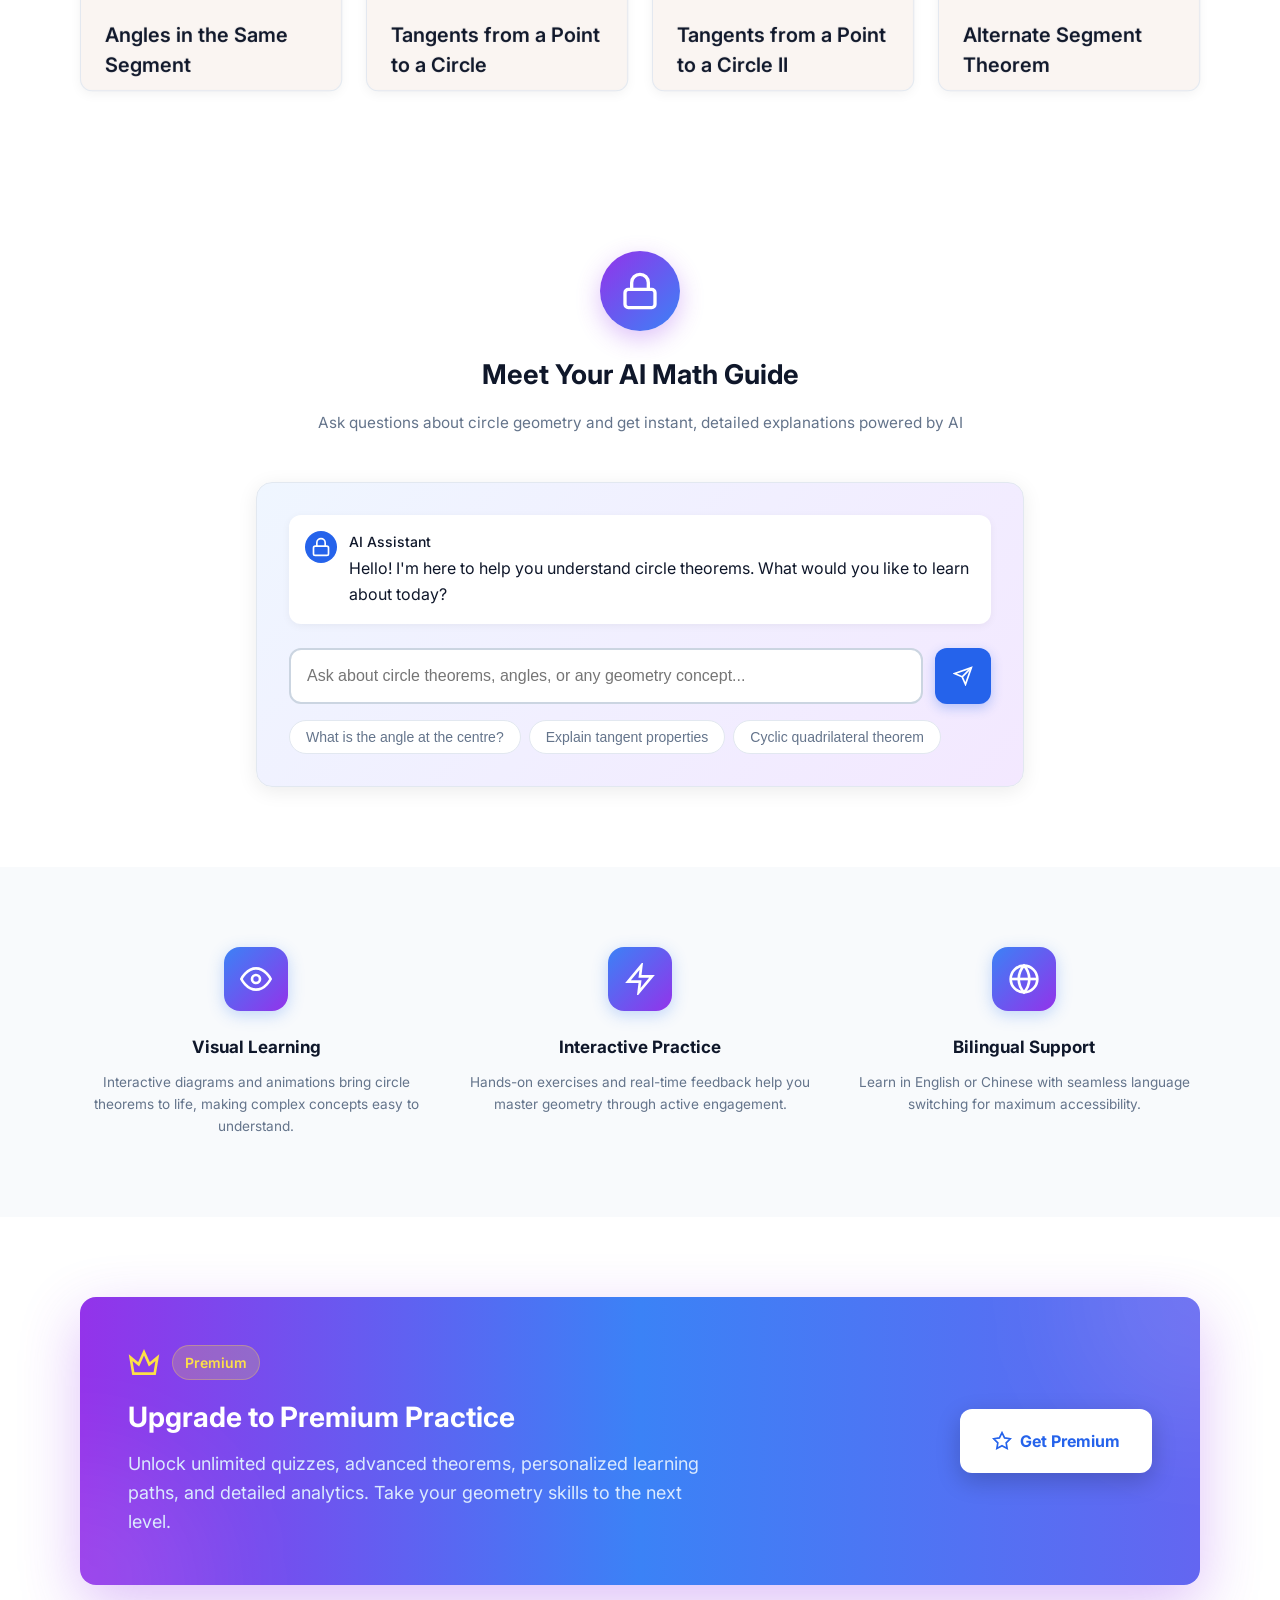
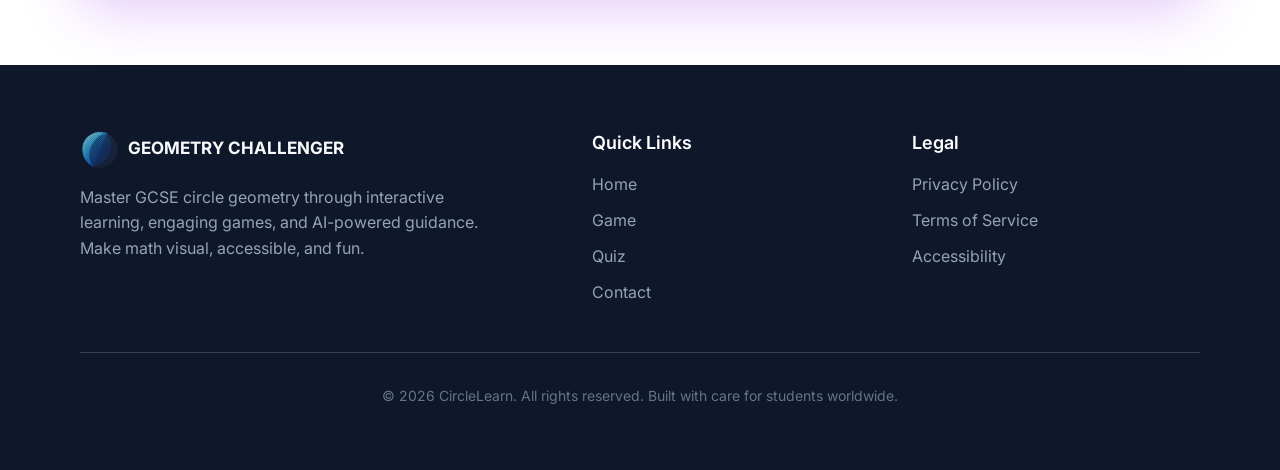
==== commit 6670399a: "Updated settings functionality and refined breadcrumb navigation." ====
--- a/index.html
+++ b/index.html
@@ -96,22 +96,15 @@
                             aria-expanded="false"
                             aria-controls="navContactSelectOptions"
                         >
-                            <span data-i18n="settings.about">About</span>
-                            <svg
-                                xmlns="http://www.w3.org/2000/svg"
-                                height="1em"
-                                viewBox="0 0 512 512"
-                                class="arrow"
-                                aria-hidden="true"
-                            >
-                                <path
-                                    d="M233.4 406.6c12.5 12.5 32.8 12.5 45.3 0l192-192c12.5-12.5 12.5-32.8 0-45.3s-32.8-12.5-45.3 0L256 338.7 86.6 169.4c-12.5-12.5-32.8-12.5-45.3 0s-12.5 32.8 0 45.3l192 192z"
-                                ></path>
+                            <img src="assets/images/homepage/设置.svg" alt="Settings" class="settings-trigger-icon" />
+                            <svg xmlns="http://www.w3.org/2000/svg" viewBox="0 0 512 512" class="settings-trigger-arrow" aria-hidden="true">
+                                <path d="M233.4 406.6c12.5 12.5 32.8 12.5 45.3 0l192-192c12.5-12.5 12.5-32.8 0-45.3s-32.8-12.5-45.3 0L256 338.7 86.6 169.4c-12.5-12.5-32.8-12.5-45.3 0s-12.5 32.8 0 45.3l192 192z"></path>
                             </svg>
                         </button>
                         <div class="options" id="navContactSelectOptions">
+                            <a href="javascript:void(0)" class="option option-settings" data-i18n="settings.settings">Settings</a>
+                            <a href="premium/premium.html" class="option option-support" data-i18n="settings.support">Get premium</a>
                             <a href="contact/contact.html" class="option" data-i18n="settings.contact">Contact Us</a>
-                            <a href="premium/premium.html" class="option option-support" data-i18n="settings.support">Support Us</a>
                         </div>
                     </div>
                 </div>
--- a/css/layout.css
+++ b/css/layout.css
@@ -585,6 +585,26 @@
     opacity: 0;
 }
 
+/* 主题脚本尚未完成同步时，先按页面主题把开关画成正确状态，避免切页闪烁 */
+body:not(.theme-sync-ready):not(.dark-mode) .switch {
+    background: var(--color-offwhite);
+}
+
+body:not(.theme-sync-ready):not(.dark-mode) .switch .circle {
+    left: calc(100% - 20px);
+    background: white;
+    border-color: white;
+    box-shadow: 1px 1px 30px 12px white;
+}
+
+body:not(.theme-sync-ready):not(.dark-mode) .switch > .sun {
+    opacity: 1;
+}
+
+body:not(.theme-sync-ready):not(.dark-mode) .switch > .moon {
+    opacity: 0;
+}
+
 /* 导航 About 下拉菜单（点击触发） */
 .select {
     width: fit-content;
@@ -675,13 +695,50 @@
     color: var(--primary);
 }
 
-.nav-contact-select .selected span {
-    white-space: nowrap;
-    position: relative;
+.nav-contact-select .selected {
     transform: translateX(50px);
-}
-.nav-contact-select .arrow {
-    transform: translateX(50px) rotate(-90deg);
+    width: 48px;
+    height: 32px;
+    border-radius: 10px;
+    padding: 0 6px;
+    justify-content: space-between;
+}
+
+.nav-contact-select .selected:hover {
+    background: transparent;
+    color: var(--primary);
+}
+
+.settings-trigger-icon {
+    width: 20px;
+    height: 20px;
+    display: block;
+    transition: transform 0.25s ease, filter 0.25s ease, opacity 0.25s ease;
+    opacity: 0.92;
+}
+
+.settings-trigger-arrow {
+    width: 11px;
+    height: 11px;
+    display: block;
+    fill: currentColor;
+    transform: rotate(-90deg);
+    transition: transform 0.25s ease, color 0.25s ease, opacity 0.25s ease;
+    opacity: 0.8;
+}
+
+.nav-contact-select .selected:hover .settings-trigger-icon,
+.nav-contact-select .selected:hover .settings-trigger-arrow {
+    transform: scale(1.08);
+    opacity: 1;
+}
+
+.nav-contact-select .selected:hover .settings-trigger-icon {
+    filter: brightness(0) saturate(100%) invert(28%) sepia(86%) saturate(2136%) hue-rotate(212deg) brightness(94%) contrast(96%);
+}
+
+.nav-contact-select .selected:hover .settings-trigger-arrow {
+    transform: rotate(-90deg) scale(1.08);
 }
 
 body.dark-mode .select .selected {
@@ -690,6 +747,26 @@
 
 body.dark-mode .select .selected:hover {
     color: #93c5fd;
+}
+
+body.dark-mode .nav-contact-select .selected:hover {
+    background: transparent;
+}
+
+body.dark-mode .settings-trigger-icon {
+    filter: brightness(1.1);
+}
+
+body.dark-mode .nav-contact-select .selected:hover .settings-trigger-icon {
+    filter: brightness(0) saturate(100%) invert(82%) sepia(26%) saturate(1385%) hue-rotate(176deg) brightness(98%) contrast(103%);
+}
+
+.select.is-open > .selected .settings-trigger-arrow {
+    transform: rotate(0deg);
+}
+
+.select.is-open > .selected:hover .settings-trigger-arrow {
+    transform: rotate(0deg) scale(1.08);
 }
 
 body.dark-mode .select .options {
@@ -705,6 +782,348 @@
 body.dark-mode .select .option:hover {
     background: var(--gray-800);
     color: #93c5fd;
+}
+
+/* 设置弹窗 */
+.settings-modal[hidden] {
+    display: none;
+}
+
+.settings-modal {
+    position: fixed;
+    inset: 0;
+    z-index: 300;
+}
+
+.settings-modal__backdrop {
+    position: absolute;
+    inset: 0;
+    background: rgba(2, 8, 23, 0.48);
+    backdrop-filter: blur(2px);
+}
+
+.settings-modal__panel {
+    position: absolute;
+    top: 50%;
+    left: 50%;
+    transform: translate(-50%, -50%);
+    width: min(92vw, 550px);
+    background: #ffffff;
+    border: 1px solid var(--gray-200);
+    border-radius: 16px;
+    box-shadow: 0 24px 48px rgba(15, 23, 42, 0.22);
+    padding: 18px;
+}
+
+.settings-modal__header {
+    display: flex;
+    align-items: center;
+    justify-content: space-between;
+    margin-bottom: 14px;
+}
+
+.settings-modal__header h3 {
+    margin: 0;
+    font-size: 1.2rem;
+    color: var(--text);
+}
+
+.settings-modal__close {
+    border: none;
+    background: transparent;
+    color: var(--text-muted);
+    font-size: 24px;
+    line-height: 1;
+    cursor: pointer;
+}
+
+.settings-modal__content {
+    display: grid;
+    gap: 14px;
+}
+
+.settings-item-block {
+    border: 1px solid var(--gray-200);
+    border-radius: 10px;
+    padding: 12px;
+}
+
+.settings-item-block label {
+    display: block;
+    margin-bottom: 8px;
+    font-size: 0.95rem;
+    font-weight: 600;
+    color: var(--text);
+}
+
+.settings-custom-select {
+    position: relative;
+}
+
+.settings-custom-select__trigger {
+    width: 100%;
+    border: 1px solid var(--gray-300);
+    border-radius: 8px;
+    padding: 9px 10px;
+    background: #fff;
+    color: var(--text);
+    display: flex;
+    align-items: center;
+    justify-content: space-between;
+    gap: 10px;
+    cursor: pointer;
+    transition: border-color 0.2s ease, box-shadow 0.2s ease;
+}
+
+.settings-custom-select__trigger:hover {
+    border-color: var(--primary);
+}
+
+.settings-custom-select__trigger[aria-expanded='true'] {
+    border-color: var(--primary);
+    box-shadow: 0 0 0 3px rgba(37, 99, 235, 0.12);
+}
+
+.settings-custom-select__arrow {
+    width: 12px;
+    height: 12px;
+    fill: currentColor;
+    transform: rotate(-90deg);
+    transition: transform 0.25s ease;
+    opacity: 0.72;
+}
+
+.settings-custom-select.is-open .settings-custom-select__arrow {
+    transform: rotate(0deg);
+}
+
+.settings-custom-select__options {
+    position: absolute;
+    top: calc(100% + 6px);
+    left: 0;
+    right: 0;
+    background: #fff;
+    border: 1px solid var(--gray-200);
+    border-radius: 10px;
+    box-shadow: 0 12px 24px rgba(15, 23, 42, 0.14);
+    padding: 6px;
+    opacity: 0;
+    transform: translateY(-6px);
+    transition: opacity 0.22s ease, transform 0.22s ease;
+    pointer-events: none;
+    z-index: 8;
+}
+
+.settings-custom-select.is-open .settings-custom-select__options {
+    opacity: 1;
+    transform: translateY(0);
+    pointer-events: auto;
+}
+
+.settings-custom-select__option {
+    width: 100%;
+    border: none;
+    background: transparent;
+    color: var(--text);
+    text-align: left;
+    border-radius: 8px;
+    padding: 8px 10px;
+    font-size: 0.9rem;
+    cursor: pointer;
+    transition: background 0.2s ease, color 0.2s ease;
+}
+
+.settings-custom-select__option:hover,
+.settings-custom-select__option.is-active {
+    background: var(--gray-100);
+    color: var(--primary);
+}
+
+.settings-range-row {
+    display: flex;
+    align-items: center;
+    gap: 12px;
+}
+
+#settingsFontRange {
+    width: 100%;
+    --settings-range-progress: 37.5%;
+    height: 6px;
+    border-radius: 999px;
+    appearance: none;
+    background: linear-gradient(90deg, var(--primary) var(--settings-range-progress), #cbd5e1 var(--settings-range-progress));
+    outline: none;
+}
+
+#settingsFontRange::-webkit-slider-thumb {
+    appearance: none;
+    width: 16px;
+    height: 16px;
+    border-radius: 50%;
+    border: 2px solid #ffffff;
+    background: var(--primary);
+    box-shadow: 0 2px 8px rgba(37, 99, 235, 0.35);
+    transition: transform 0.15s ease;
+    cursor: pointer;
+}
+
+#settingsFontRange:hover::-webkit-slider-thumb {
+    transform: scale(1.08);
+}
+
+#settingsFontRange::-moz-range-thumb {
+    width: 16px;
+    height: 16px;
+    border-radius: 50%;
+    border: 2px solid #ffffff;
+    background: var(--primary);
+    box-shadow: 0 2px 8px rgba(37, 99, 235, 0.35);
+    cursor: pointer;
+}
+
+#settingsFontRange::-moz-range-track {
+    height: 6px;
+    border-radius: 999px;
+    background: #cbd5e1;
+}
+
+.settings-percent-input-wrap {
+    min-width: 72px;
+    display: flex;
+    align-items: center;
+    gap: 4px;
+    border: 1px solid var(--gray-300);
+    border-radius: 8px;
+    padding: 4px 7px;
+    background: #fff;
+}
+
+#settingsFontRangeValue {
+    width: 44px;
+    border: none;
+    background: transparent;
+    color: var(--text);
+    font-weight: 600;
+    text-align: right;
+    outline: none;
+    font-size: 0.88rem;
+}
+
+.settings-percent-input-wrap span {
+    color: var(--text-muted);
+    font-size: 0.85rem;
+}
+
+.settings-reset-btn {
+    border: 1px solid var(--gray-300);
+    background: #fff;
+    color: var(--text);
+    border-radius: 8px;
+    padding: 6px 10px;
+    min-width: 56px;
+    display: inline-flex;
+    align-items: center;
+    justify-content: center;
+    white-space: nowrap;
+    writing-mode: horizontal-tb;
+    text-orientation: mixed;
+    line-height: 1.15;
+    font-size: 0.82rem;
+    cursor: pointer;
+    transition: border-color 0.2s ease, color 0.2s ease, background 0.2s ease;
+}
+
+.settings-reset-btn:hover {
+    border-color: var(--primary);
+    color: var(--primary);
+}
+
+body.dark-mode .settings-modal__panel {
+    background: var(--gray-900);
+    border-color: var(--gray-700);
+}
+
+body.dark-mode .settings-item-block {
+    border-color: var(--gray-700);
+}
+
+body.dark-mode .settings-custom-select__trigger {
+    background: var(--gray-800);
+    border-color: var(--gray-600);
+    color: #e2e8f0;
+}
+
+body.dark-mode .settings-custom-select__options {
+    background: var(--gray-800);
+    border-color: var(--gray-600);
+}
+
+body.dark-mode .settings-custom-select__option {
+    color: #e2e8f0;
+}
+
+body.dark-mode .settings-custom-select__option:hover,
+body.dark-mode .settings-custom-select__option.is-active {
+    background: var(--gray-700);
+    color: #93c5fd;
+}
+
+body.dark-mode .settings-percent-input-wrap {
+    background: var(--gray-800);
+    border-color: var(--gray-600);
+}
+
+body.dark-mode #settingsFontRangeValue {
+    color: #e2e8f0;
+}
+
+body.dark-mode .settings-reset-btn {
+    background: var(--gray-800);
+    border-color: var(--gray-600);
+    color: #e2e8f0;
+}
+
+.learn-breadcrumb {
+    display: inline-flex;
+    transform: translateY(-20px);
+    align-items: center;
+    gap: 8px;
+    margin-bottom: 14px;
+    font-size: 1.125rem;
+    color: var(--text-muted);
+}
+
+.learn-breadcrumb a {
+    color: var(--text-muted);
+    text-decoration: none;
+    font-weight: 500;
+}
+
+.learn-breadcrumb a:hover {
+    color: var(--primary);
+}
+
+.learn-breadcrumb-sep {
+    color: var(--text-muted);
+    font-weight: 500;
+}
+
+body.dark-mode .learn-breadcrumb {
+    color: #94A3B8;
+}
+
+body.dark-mode .learn-breadcrumb a {
+    color: #93C5FD;
+}
+
+.page-breadcrumb-row {
+    padding: 56px 0 0;
+    background: linear-gradient(135deg, #EFF6FF 0%, #E0E7FF 100%);
+
+}
+
+.page-breadcrumb-row .learn-breadcrumb {
+    margin-bottom: 0;
 }
 
 .section-header {
@@ -792,7 +1211,7 @@
 
 /* 子页面通用顶栏下方留白 */
 .page-subhero {
-    padding: 80px 0 48px;
+    padding: 0 0 48px;
     background: linear-gradient(135deg, #EFF6FF 0%, #E0E7FF 100%);
     transition: background 0.3s ease;
 }
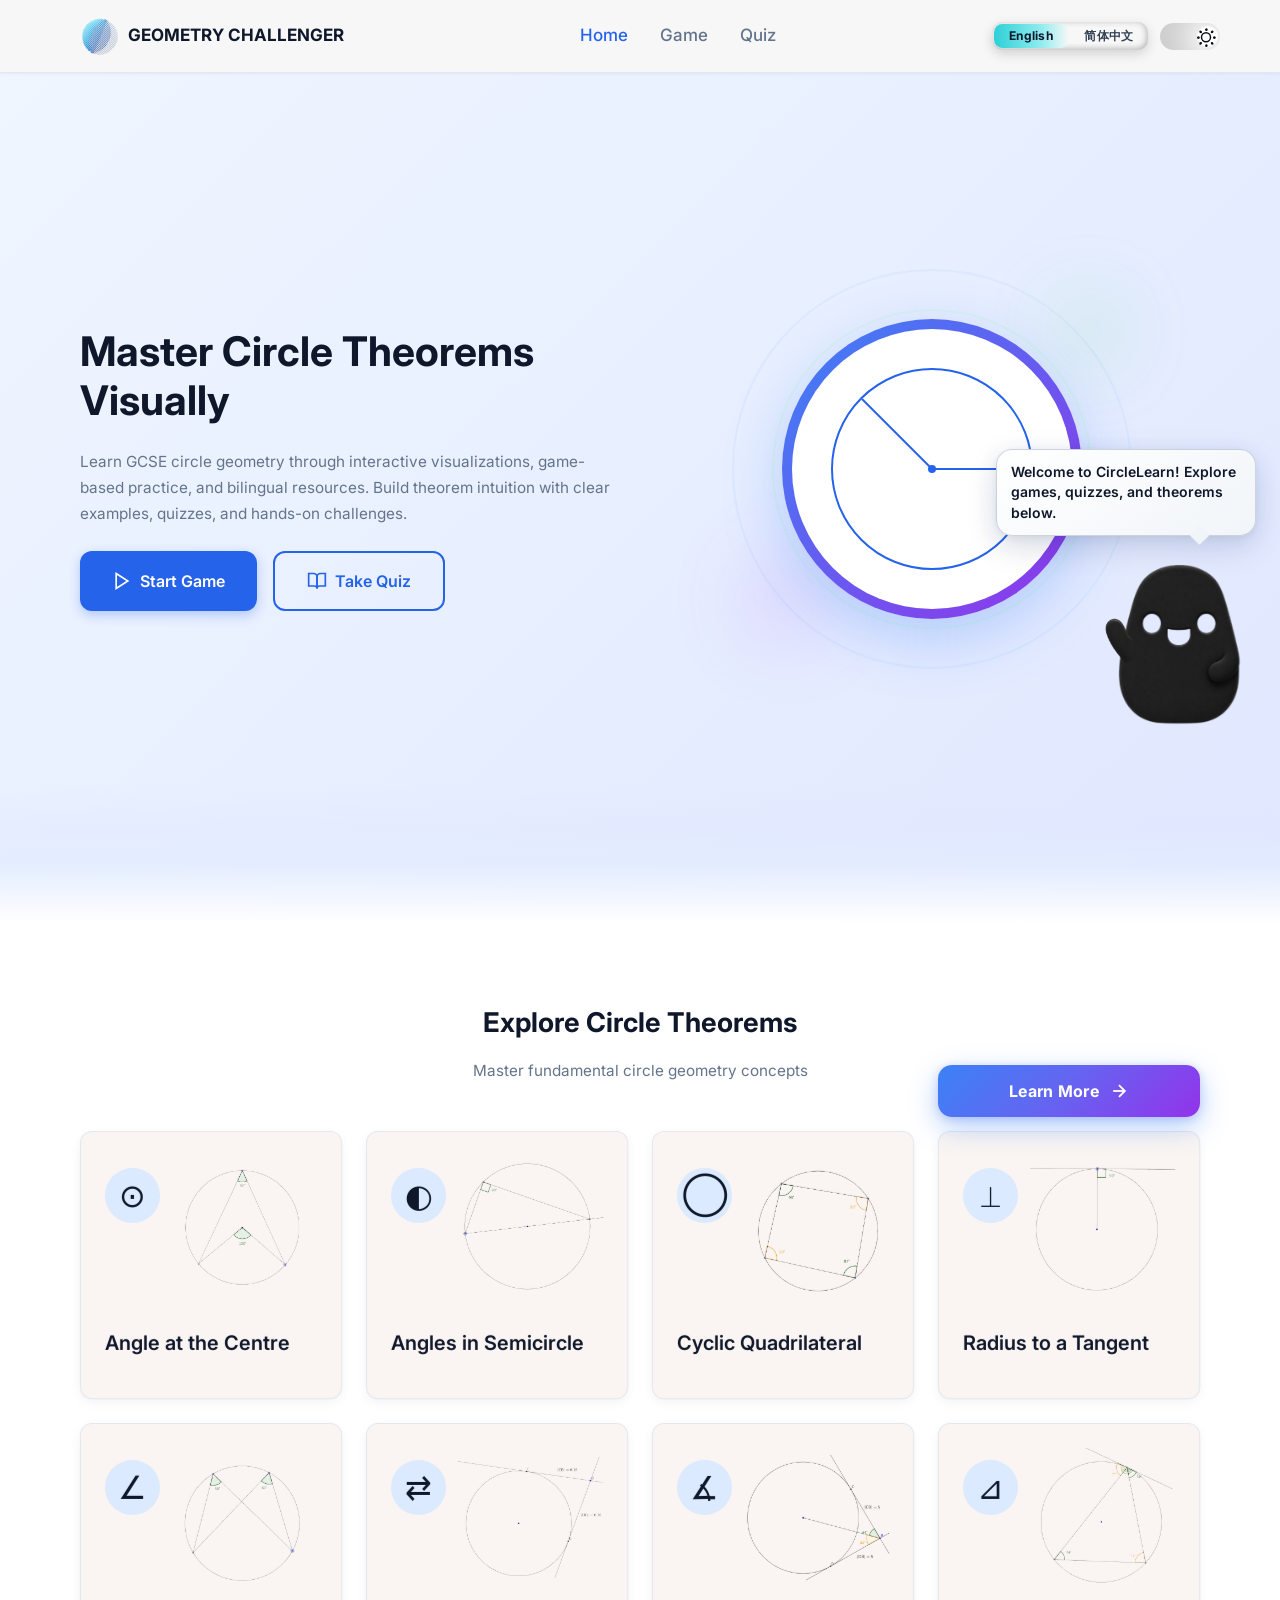
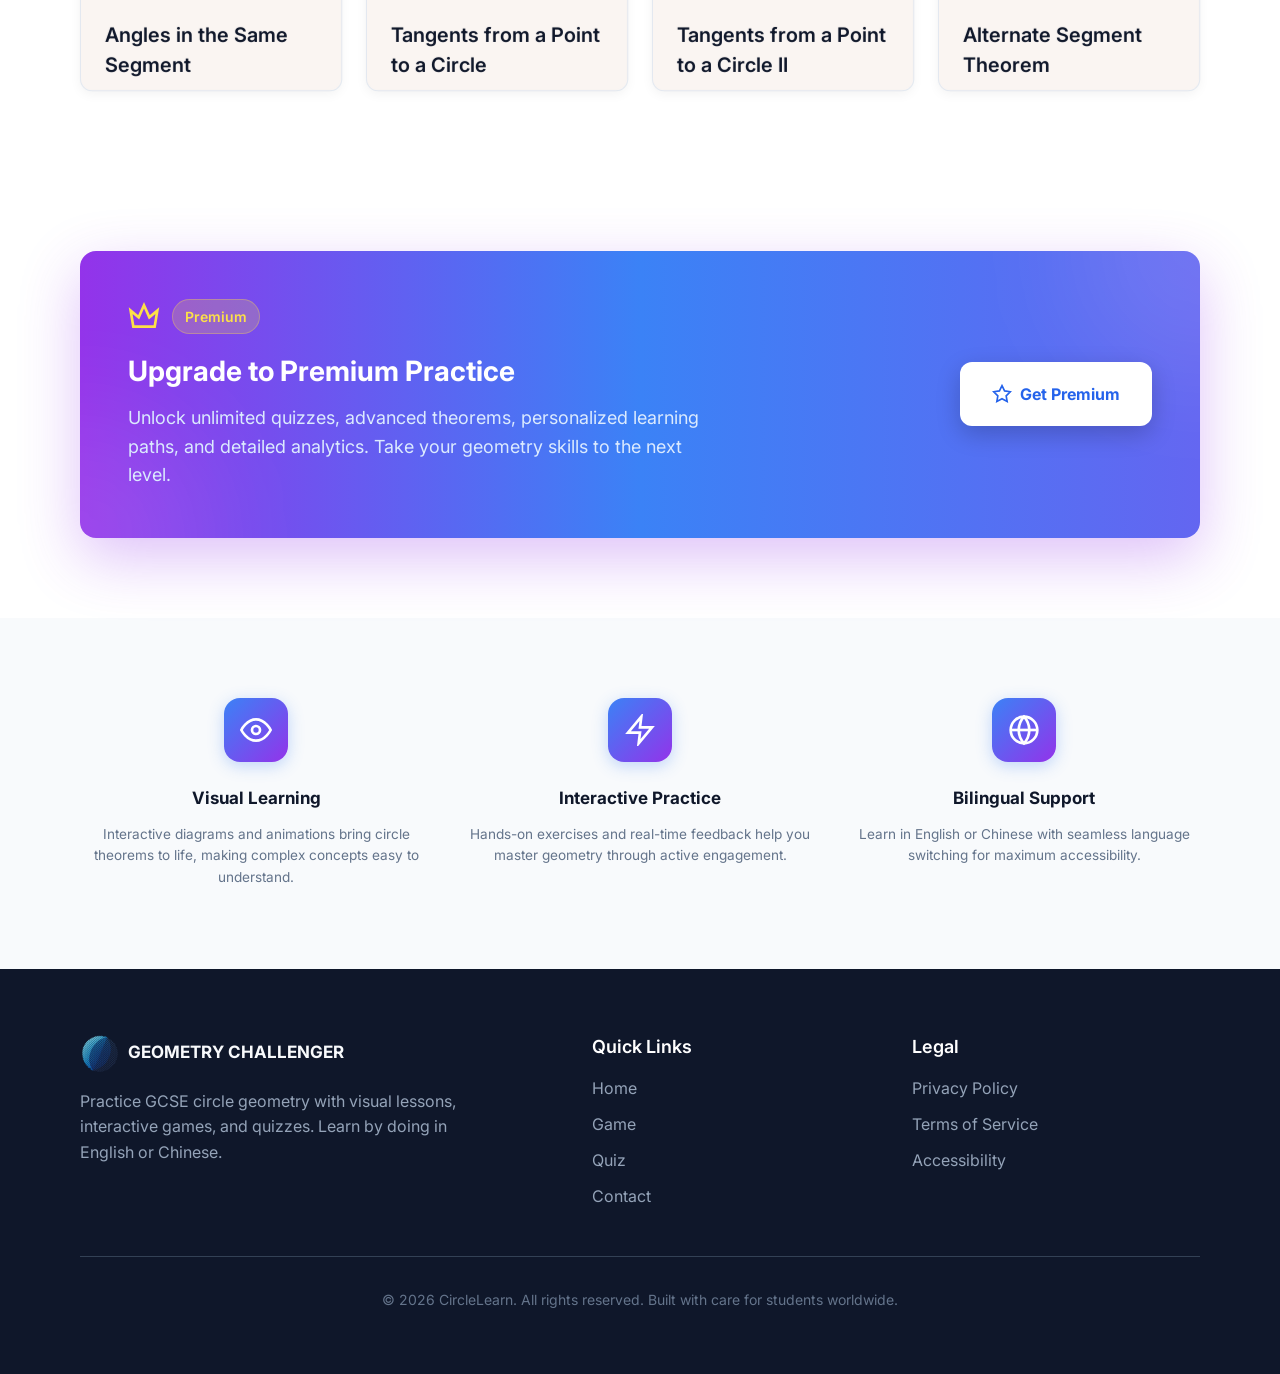
==== commit e3cd0cd2: "Adjusted the overall homepage layout and updated the copy for the homepage and footer." ====
--- a/index.html
+++ b/index.html
@@ -118,7 +118,7 @@
                 <div class="hero-content">
                     <h1 class="hero-title animate-fade-in" data-i18n="home.hero.title">Master Circle Theorems Visually</h1>
                     <p class="hero-subtitle animate-fade-in-delay-1" data-i18n="home.hero.subtitle">
-                        Learn GCSE circle geometry through interactive visualizations, engaging games, and AI-powered guidance. Master complex theorems with ease and confidence.
+                        Learn GCSE circle geometry through interactive visualizations, game-based practice, and bilingual resources. Build theorem intuition with clear examples, quizzes, and hands-on challenges.
                     </p>
                     <div class="hero-buttons animate-fade-in-delay-2">
                         <a href="game/game.html" class="btn btn-primary">
@@ -348,93 +348,6 @@
 
 
 
-    <section class="ai-section">
-        <div class="container">
-            <div class="section-header">
-                <div class="ai-icon-large">
-                    <svg width="40" height="40" viewBox="0 0 24 24" fill="none" stroke="currentColor" stroke-width="2">
-                        <rect x="3" y="11" width="18" height="11" rx="2" ry="2"/>
-                        <path d="M7 11V7a5 5 0 0 1 10 0v4"/>
-                    </svg>
-                </div>
-                <h2 class="section-title" data-i18n="home.ai.title">Meet Your AI Math Guide</h2>
-                <p class="section-subtitle" data-i18n="home.ai.subtitle">Ask questions about circle geometry and get instant, detailed explanations powered by AI</p>
-            </div>
-
-            <div class="ai-chat-container">
-                <div class="chat-box">
-                    <div class="chat-message">
-                        <div class="chat-avatar">
-                            <svg width="20" height="20" viewBox="0 0 24 24" fill="none" stroke="currentColor" stroke-width="2">
-                                <rect x="3" y="11" width="18" height="11" rx="2" ry="2"/>
-                                <path d="M7 11V7a5 5 0 0 1 10 0v4"/>
-                            </svg>
-                        </div>
-                        <div class="chat-content">
-                            <div class="chat-name">AI Assistant</div>
-                            <div class="chat-text" data-i18n="home.ai.greeting">Hello! I'm here to help you understand circle theorems. What would you like to learn about today?</div>
-                        </div>
-                    </div>
-
-                    <div class="chat-input-container">
-                        <input type="text" class="chat-input" data-i18n-placeholder="home.ai.inputPlaceholder" placeholder="Ask about circle theorems, angles, or any geometry concept...">
-                        <button type="button" class="btn-send" aria-label="Send message">
-                            <svg width="20" height="20" viewBox="0 0 24 24" fill="none" stroke="currentColor" stroke-width="2">
-                                <line x1="22" y1="2" x2="11" y2="13"/>
-                                <polygon points="22 2 15 22 11 13 2 9 22 2"/>
-                            </svg>
-                        </button>
-                    </div>
-
-                    <div class="quick-questions">
-                        <button type="button" class="quick-question-btn">What is the angle at the centre?</button>
-                        <button type="button" class="quick-question-btn">Explain tangent properties</button>
-                        <button type="button" class="quick-question-btn">Cyclic quadrilateral theorem</button>
-                    </div>
-                </div>
-            </div>
-        </div>
-    </section>
-
-    <section class="usp-section">
-        <div class="container">
-            <div class="usp-grid">
-                <div class="usp-item">
-                    <div class="usp-icon">
-                        <svg width="32" height="32" viewBox="0 0 24 24" fill="none" stroke="currentColor" stroke-width="2">
-                            <path d="M1 12s4-8 11-8 11 8 11 8-4 8-11 8-11-8-11-8z"/>
-                            <circle cx="12" cy="12" r="3"/>
-                        </svg>
-                    </div>
-                    <h3 class="usp-title" data-i18n="home.usp.visual.title">Visual Learning</h3>
-                    <p class="usp-description" data-i18n="home.usp.visual.desc">Interactive diagrams and animations bring circle theorems to life, making complex concepts easy to understand.</p>
-                </div>
-
-                <div class="usp-item">
-                    <div class="usp-icon">
-                        <svg width="32" height="32" viewBox="0 0 24 24" fill="none" stroke="currentColor" stroke-width="2">
-                            <polygon points="13 2 3 14 12 14 11 22 21 10 12 10 13 2"/>
-                        </svg>
-                    </div>
-                    <h3 class="usp-title" data-i18n="home.usp.interactive.title">Interactive Practice</h3>
-                    <p class="usp-description" data-i18n="home.usp.interactive.desc">Hands-on exercises and real-time feedback help you master geometry through active engagement.</p>
-                </div>
-
-                <div class="usp-item">
-                    <div class="usp-icon">
-                        <svg width="32" height="32" viewBox="0 0 24 24" fill="none" stroke="currentColor" stroke-width="2">
-                            <circle cx="12" cy="12" r="10"/>
-                            <line x1="2" y1="12" x2="22" y2="12"/>
-                            <path d="M12 2a15.3 15.3 0 0 1 4 10 15.3 15.3 0 0 1-4 10 15.3 15.3 0 0 1-4-10 15.3 15.3 0 0 1 4-10z"/>
-                        </svg>
-                    </div>
-                    <h3 class="usp-title" data-i18n="home.usp.bilingual.title">Bilingual Support</h3>
-                    <p class="usp-description" data-i18n="home.usp.bilingual.desc">Learn in English or Chinese with seamless language switching for maximum accessibility.</p>
-                </div>
-            </div>
-        </div>
-    </section>
-
     <section class="premium-section" id="support-us">
         <div class="container">
             <div class="premium-banner">
@@ -466,6 +379,47 @@
         </div>
     </section>
 
+    
+    <section class="usp-section">
+        <div class="container">
+            <div class="usp-grid">
+                <div class="usp-item">
+                    <div class="usp-icon">
+                        <svg width="32" height="32" viewBox="0 0 24 24" fill="none" stroke="currentColor" stroke-width="2">
+                            <path d="M1 12s4-8 11-8 11 8 11 8-4 8-11 8-11-8-11-8z"/>
+                            <circle cx="12" cy="12" r="3"/>
+                        </svg>
+                    </div>
+                    <h3 class="usp-title" data-i18n="home.usp.visual.title">Visual Learning</h3>
+                    <p class="usp-description" data-i18n="home.usp.visual.desc">Interactive diagrams and animations bring circle theorems to life, making complex concepts easy to understand.</p>
+                </div>
+
+                <div class="usp-item">
+                    <div class="usp-icon">
+                        <svg width="32" height="32" viewBox="0 0 24 24" fill="none" stroke="currentColor" stroke-width="2">
+                            <polygon points="13 2 3 14 12 14 11 22 21 10 12 10 13 2"/>
+                        </svg>
+                    </div>
+                    <h3 class="usp-title" data-i18n="home.usp.interactive.title">Interactive Practice</h3>
+                    <p class="usp-description" data-i18n="home.usp.interactive.desc">Hands-on exercises and real-time feedback help you master geometry through active engagement.</p>
+                </div>
+
+                <div class="usp-item">
+                    <div class="usp-icon">
+                        <svg width="32" height="32" viewBox="0 0 24 24" fill="none" stroke="currentColor" stroke-width="2">
+                            <circle cx="12" cy="12" r="10"/>
+                            <line x1="2" y1="12" x2="22" y2="12"/>
+                            <path d="M12 2a15.3 15.3 0 0 1 4 10 15.3 15.3 0 0 1-4 10 15.3 15.3 0 0 1-4-10 15.3 15.3 0 0 1 4-10z"/>
+                        </svg>
+                    </div>
+                    <h3 class="usp-title" data-i18n="home.usp.bilingual.title">Bilingual Support</h3>
+                    <p class="usp-description" data-i18n="home.usp.bilingual.desc">Learn in English or Chinese with seamless language switching for maximum accessibility.</p>
+                </div>
+            </div>
+        </div>
+    </section>
+
+
     <footer class="footer">
         <div class="container">
             <div class="footer-grid">
@@ -474,8 +428,8 @@
                         <img src="assets/images/homepage/icon.png" width="40px" height="40px"></img>
                         <span class="logo-text">GEOMETRY CHALLENGER</span>
                     </a>
-                    <p class="footer-description">
-                        Master GCSE circle geometry through interactive learning, engaging games, and AI-powered guidance. Make math visual, accessible, and fun.
+                    <p class="footer-description" data-i18n="footer.description">
+                        Practice GCSE circle geometry with visual lessons, interactive games, and quizzes. Learn by doing in English or Chinese.
                     </p>
                 </div>
 
--- a/css/variables.css
+++ b/css/variables.css
@@ -44,6 +44,6 @@
     --gray-50: #1E293B;
     --gray-100: #334155;
     --gray-200: #475569;
-    --gray-800: #F1F5F9;
-    --gray-900: #F8FAFC;
+    --gray-800: #1E293B;
+    --gray-900: #0F172A;
 }
--- a/css/layout.css
+++ b/css/layout.css
@@ -710,16 +710,16 @@
 }
 
 .settings-trigger-icon {
-    width: 20px;
-    height: 20px;
+    width: 22px;
+    height: 22px;
     display: block;
     transition: transform 0.25s ease, filter 0.25s ease, opacity 0.25s ease;
     opacity: 0.92;
 }
 
 .settings-trigger-arrow {
-    width: 11px;
-    height: 11px;
+    width: 13px;
+    height: 13px;
     display: block;
     fill: currentColor;
     transform: rotate(-90deg);
@@ -754,7 +754,7 @@
 }
 
 body.dark-mode .settings-trigger-icon {
-    filter: brightness(1.1);
+    filter: brightness(0) saturate(100%) invert(100%);
 }
 
 body.dark-mode .nav-contact-select .selected:hover .settings-trigger-icon {
@@ -1126,6 +1126,10 @@
     margin-bottom: 0;
 }
 
+body.dark-mode .page-breadcrumb-row {
+    background: var(--background);
+}
+
 .section-header {
     text-align: center;
     margin-bottom: 48px;
--- a/css/components/cards.css
+++ b/css/components/cards.css
@@ -167,6 +167,13 @@
     display: block;
 }
 
+body.dark-mode .theorem-image {
+    background: #ffffff;
+    border: 1px solid #e2e8f0;
+    border-radius: 12px;
+    padding: 8px;
+}
+
 .theorem-description {
     font-size: 14px;
     color: var(--text-muted);
@@ -396,6 +403,28 @@
         linear-gradient(8deg, #5a220d 0%, #7a3011 40%, #aa4a19 68%, #d36d22 100%);
 }
 
+/* 主页面黑暗模式：正面统一为较深灰黄色，图区与文案区同一底色 */
+body.dark-mode .theorems-section .theorem-card--flip .theorem-card-front {
+    background-color: #c9bfb0;
+    border-color: rgba(62, 54, 44, 0.22);
+}
+
+body.dark-mode .theorems-section .theorem-card--flip .theorem-card-front .theorem-image {
+    background: transparent;
+    border: none;
+    border-radius: 0;
+    padding: 0;
+}
+
+body.dark-mode .theorems-section .theorem-card--flip .theorem-card-front .theorem-title {
+    color: #1e293b;
+}
+
+body.dark-mode .theorems-section .theorem-card--flip .theorem-card-front .theorem-icon {
+    background-color: rgba(30, 41, 59, 0.12);
+    color: #1e293b;
+}
+
 .theorem-card--flip .theorem-title--back {
     margin: 0 0 10px;
     font-size: 19px;
--- a/css/pages/home.css
+++ b/css/pages/home.css
@@ -510,13 +510,13 @@
     background:
         radial-gradient(
             circle at 50% 50%,
-            rgba(186, 230, 253, 0.26) 0%,
-            rgba(125, 211, 252, 0.22) 36%,
-            rgba(96, 165, 250, 0.18) 56%,
-            rgba(217, 119, 6, 0.12) 78%,
-            rgba(217, 119, 6, 0) 100%
+            rgba(156, 163, 175, 0.74) 0%,
+            rgba(120, 132, 149, 0.56) 30%,
+            rgba(24, 34, 53, 0.34) 55%,
+            /*rgba(30, 41, 59, 0.16) 78%,*/
+            rgba(24, 34, 53, 1) 100%
         );
-    box-shadow: 0 12px 34px rgba(56, 189, 248, 0.16);
+    box-shadow: 0 10px 26px rgba(24, 34, 53, 0.16);
 }
 
 .hero-ring-center-hit {
--- a/css/components/ai-sprite.css
+++ b/css/components/ai-sprite.css
@@ -76,6 +76,66 @@
     color: var(--text);
 }
 
+.ai-sprite-widget__cta {
+    display: none;
+    margin-top: 10px;
+    padding: 8px 12px;
+    border: 1px solid rgba(37, 99, 235, 0.28);
+    border-radius: 10px;
+    background: linear-gradient(135deg, #2563eb 0%, #3b82f6 100%);
+    color: #ffffff;
+    font-size: 12px;
+    font-weight: 700;
+    letter-spacing: 0.01em;
+    cursor: pointer;
+    transition: transform 0.2s ease, box-shadow 0.2s ease, filter 0.2s ease;
+}
+
+.ai-sprite-widget__cta:hover {
+    transform: translateY(-1px);
+    box-shadow: 0 8px 18px rgba(37, 99, 235, 0.3);
+    filter: brightness(1.03);
+}
+
+.ai-sprite-widget__nav-grid {
+    display: none;
+    margin-top: 10px;
+    grid-template-columns: repeat(3, minmax(0, 1fr));
+    gap: 6px;
+}
+
+.ai-sprite-widget.is-bubble-learnbreak .ai-sprite-widget__cta {
+    display: inline-block;
+}
+
+.ai-sprite-widget.is-bubble-quicknav .ai-sprite-widget__nav-grid {
+    display: grid;
+}
+
+.ai-sprite-widget__nav-btn {
+    padding: 7px 8px;
+    border: 1px solid rgba(148, 163, 184, 0.45);
+    border-radius: 9px;
+    background: linear-gradient(145deg, #ffffff 0%, #f8fafc 100%);
+    color: var(--text);
+    font-size: 11px;
+    font-weight: 700;
+    letter-spacing: 0.01em;
+    cursor: pointer;
+    transition:
+        transform 0.18s ease,
+        border-color 0.2s ease,
+        color 0.2s ease,
+        box-shadow 0.2s ease;
+}
+
+.ai-sprite-widget__nav-btn:hover {
+    transform: translateY(-1px);
+    border-color: rgba(37, 99, 235, 0.5);
+    color: #1d4ed8;
+    box-shadow: 0 8px 16px rgba(37, 99, 235, 0.15);
+}
+
 .ai-sprite-widget__sprite-stage {
     position: fixed;
     left: 0;
@@ -252,6 +312,28 @@
     color: #f1f5f9;
 }
 
+body.dark-mode .ai-sprite-widget__cta {
+    border-color: rgba(147, 197, 253, 0.42);
+    background: linear-gradient(135deg, #1d4ed8 0%, #2563eb 100%);
+}
+
+body.dark-mode .ai-sprite-widget__nav-btn {
+    border-color: rgba(100, 116, 139, 0.5);
+    background: linear-gradient(145deg, #0f172a 0%, #1e293b 100%);
+    color: #e2e8f0;
+}
+
+body.dark-mode .ai-sprite-widget__nav-btn:hover {
+    border-color: rgba(147, 197, 253, 0.62);
+    color: #bfdbfe;
+    box-shadow: 0 8px 16px rgba(30, 64, 175, 0.26);
+}
+
+body.dark-mode .ai-sprite-widget__body,
+body.dark-mode .ai-sprite-widget__arm {
+    filter: brightness(0) invert(1);
+}
+
 @media (prefers-reduced-motion: reduce) {
     .ai-sprite-widget__bubble,
     .ai-sprite-widget__peek-wrap {
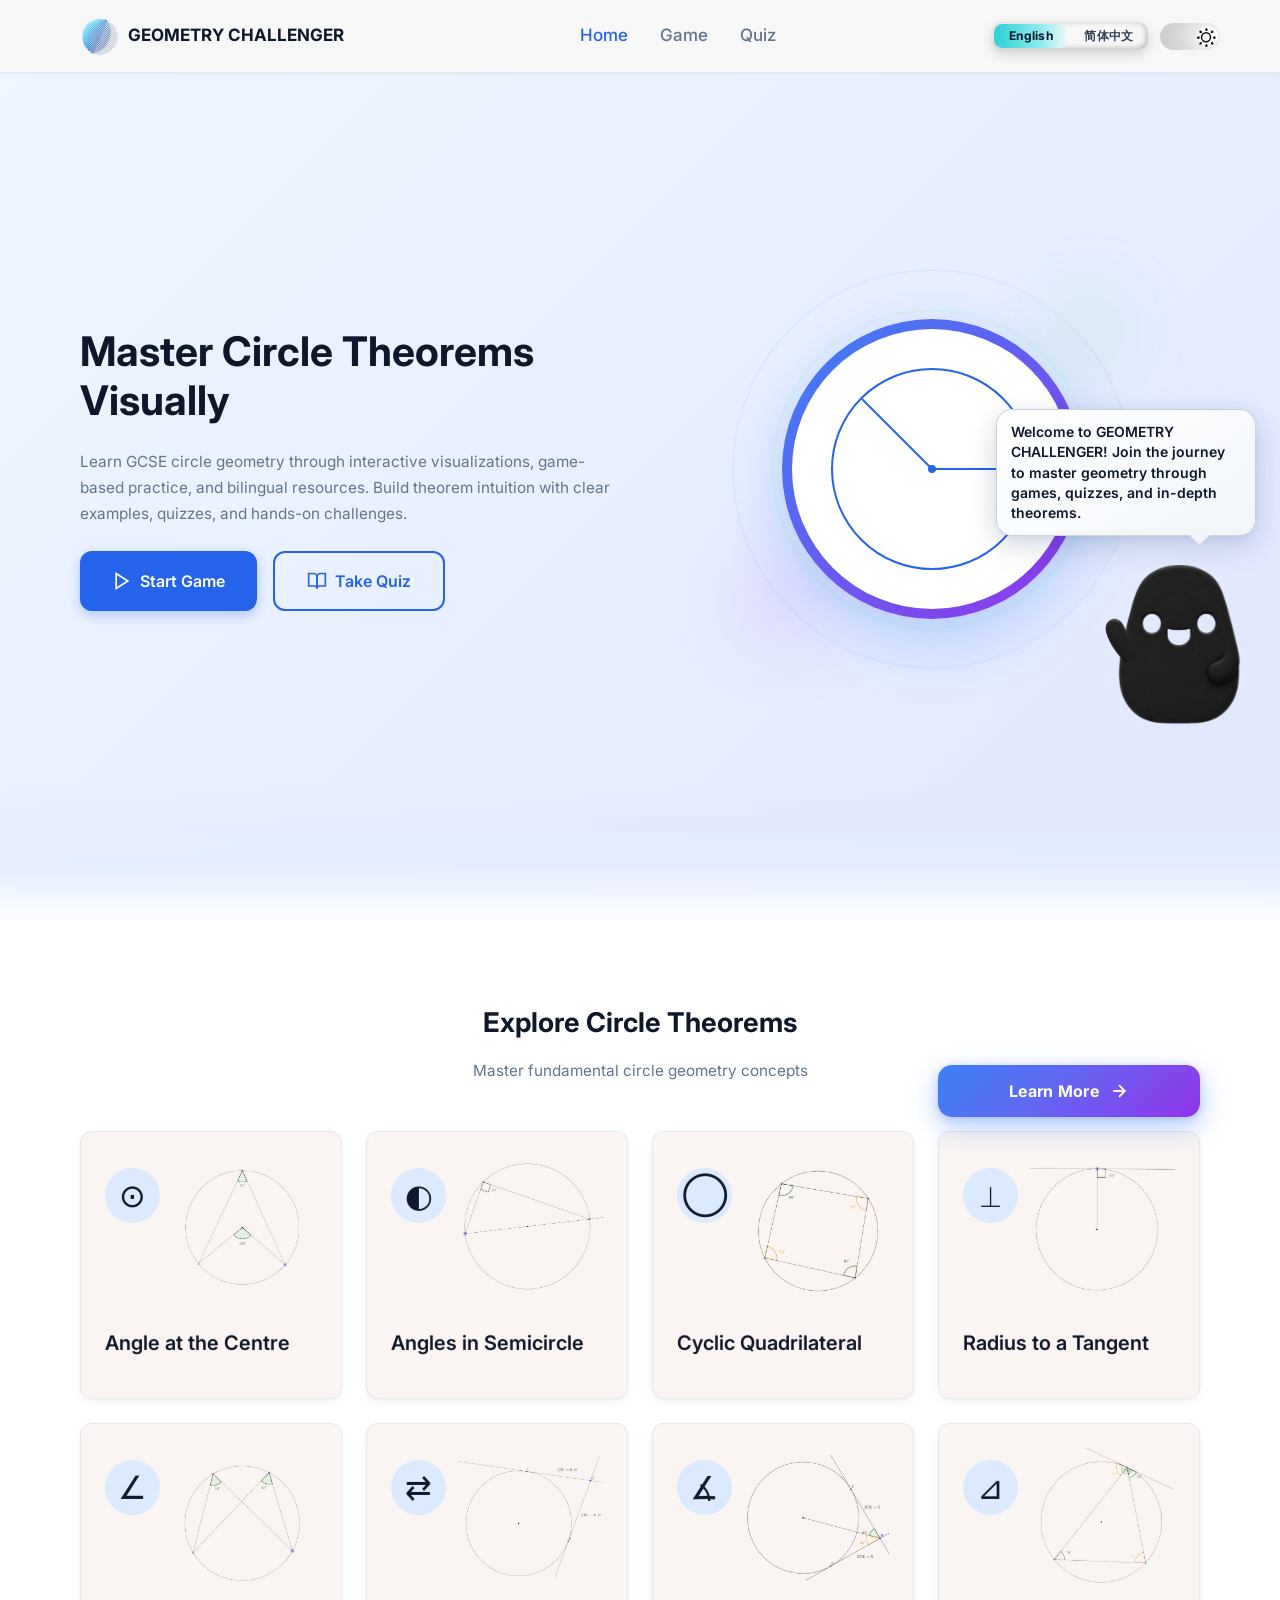
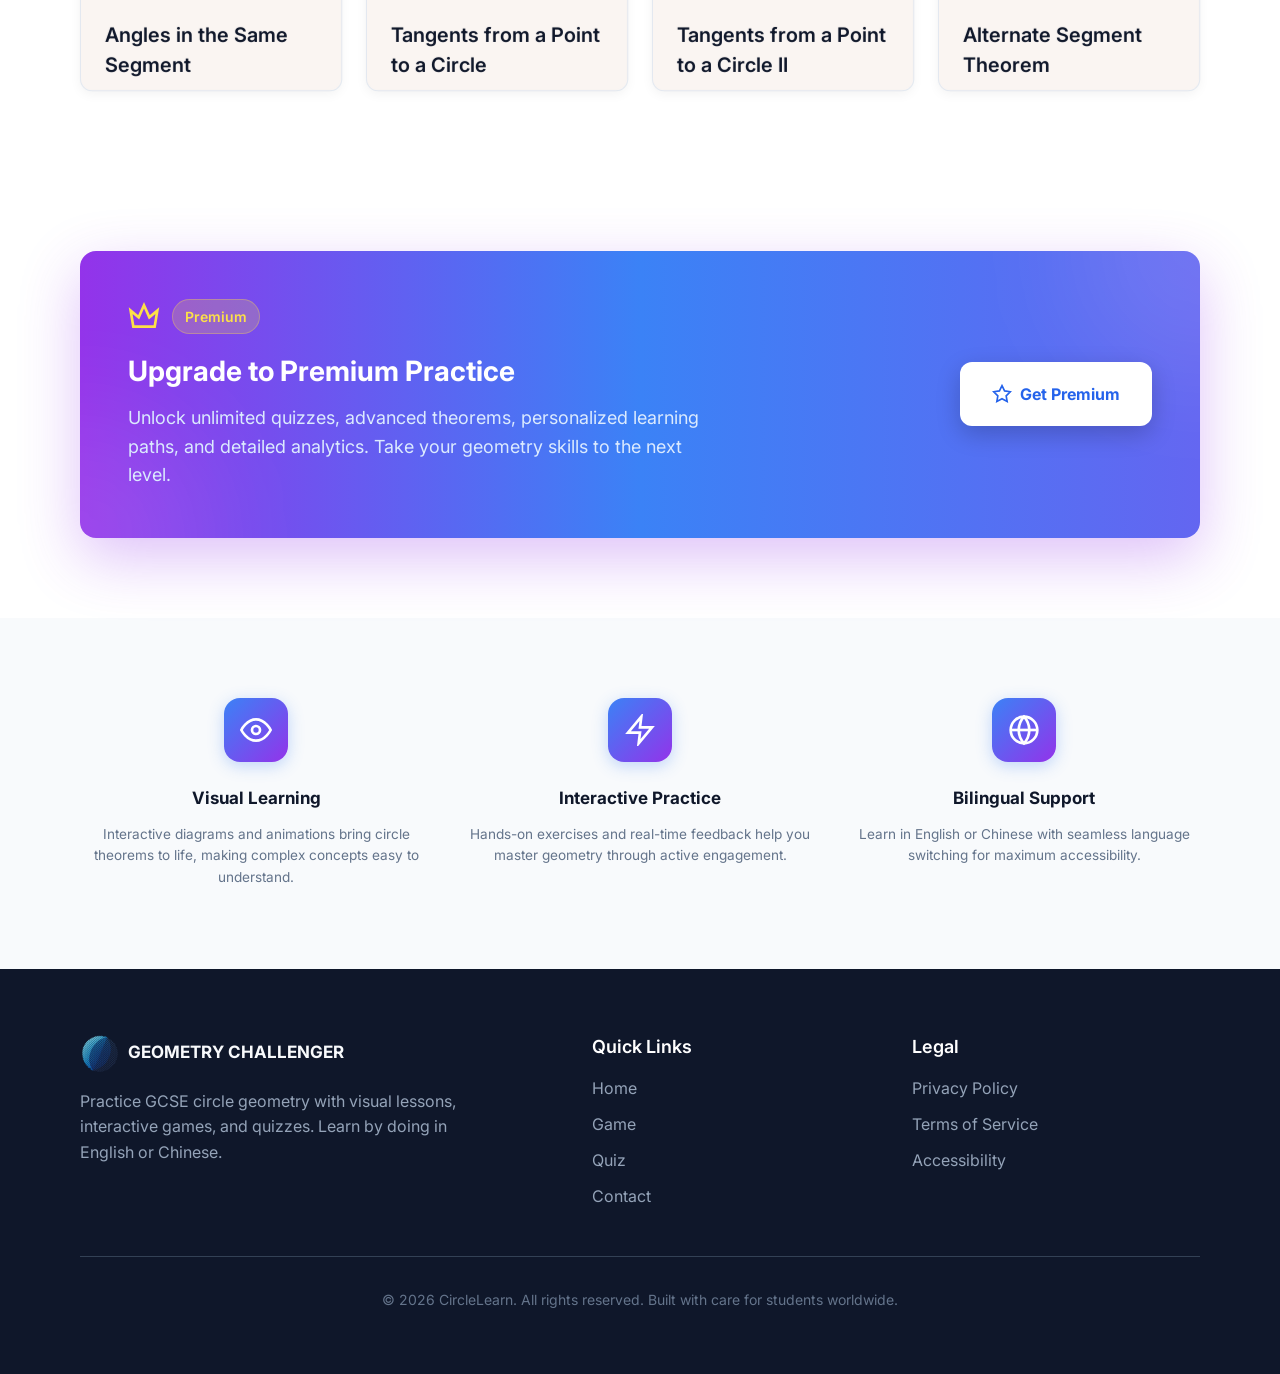
==== commit 713072a8: "Added Privacy Policy and adjusted multiple language toggle points." ====
--- a/index.html
+++ b/index.html
@@ -49,7 +49,7 @@
                     <img src="assets/images/homepage/icon.png" alt="CircleLearn Logo" width="40" height="40">        
                     </img>
                     
-                    <span class="logo-text">GEOMETRY CHALLENGER</span>
+                    <span class="logo-text" data-i18n="brand.name">GEOMETRY CHALLENGER</span>
                 </a>
 
                 <div class="nav-links">
@@ -191,10 +191,10 @@
                                     <img src="assets/images/homepage/Angle at the Centre.png" alt="Angle at the Centre diagram">
                                 </div>
                             </div>
-                            <h3 class="theorem-title">Angle at the Centre</h3>
+                            <h3 class="theorem-title" data-i18n="home.theorem.card.angleCentre">Angle at the Centre</h3>
                             </div>
                         <div class="theorem-card-face theorem-card-back theorem-card-back--v1">
-                            <h3 class="theorem-title theorem-title--back">Angle at the Centre</h3>
+                            <h3 class="theorem-title theorem-title--back" data-i18n="home.theorem.card.angleCentre">Angle at the Centre</h3>
                             <p class="theorem-back-text">The central angle is always twice the angle at the rim for the same arc.</p>
                             <p class="theorem-back-hint">Click again to return</p>
                         </div>
@@ -210,10 +210,10 @@
                                     <img src="assets/images/homepage/Angles in Semicircle.png" alt="Angles in Semicircle diagram">
                                 </div>
                             </div>
-                            <h3 class="theorem-title">Angles in Semicircle</h3>
+                            <h3 class="theorem-title" data-i18n="home.theorem.card.anglesSemicircle">Angles in Semicircle</h3>
                         </div>
                         <div class="theorem-card-face theorem-card-back theorem-card-back--v2">
-                            <h3 class="theorem-title theorem-title--back">Angles in Semicircle</h3>
+                            <h3 class="theorem-title theorem-title--back" data-i18n="home.theorem.card.anglesSemicircle">Angles in Semicircle</h3>
                             <p class="theorem-back-text">Any angle standing on a diameter is a right angle: it is always 90 degrees.</p>
                             <p class="theorem-back-hint">Click again to return</p>
                         </div>
@@ -229,10 +229,10 @@
                                     <img src="assets/images/homepage/Cyclic Quadrilateral.png" alt="Cyclic Quadrilateral diagram">
                                 </div>
                             </div>
-                            <h3 class="theorem-title">Cyclic Quadrilateral</h3>
+                            <h3 class="theorem-title" data-i18n="home.theorem.card.cyclicQuadrilateral">Cyclic Quadrilateral</h3>
                         </div>
                         <div class="theorem-card-face theorem-card-back theorem-card-back--v3">
-                            <h3 class="theorem-title theorem-title--back">Cyclic Quadrilateral</h3>
+                            <h3 class="theorem-title theorem-title--back" data-i18n="home.theorem.card.cyclicQuadrilateral">Cyclic Quadrilateral</h3>
                             <p class="theorem-back-text">In a cyclic quadrilateral, opposite angles are supplementary and add to 180 degrees.</p>
                             <p class="theorem-back-hint">Click again to return</p>
                         </div>
@@ -241,7 +241,7 @@
 
                 <div class="theorem-card-spotlight">
                     <a href="learn_more/learn_more.html" class="btn-theorem-learn-more">
-                        <span>Learn More</span>
+                        <span data-i18n="home.theorem.learnMore">Learn More</span>
                         <svg width="20" height="20" viewBox="0 0 24 24" fill="none" stroke="currentColor" stroke-width="2.2" aria-hidden="true">
                             <line x1="5" y1="12" x2="19" y2="12"/>
                             <polyline points="12 5 19 12 12 19"/>
@@ -256,10 +256,10 @@
                                         <img src="assets/images/homepage/Radius to a Tangent.png" alt="Radius to a Tangent diagram">
                                     </div>
                                 </div>
-                                <h3 class="theorem-title">Radius to a Tangent</h3>
+                                <h3 class="theorem-title" data-i18n="home.theorem.card.radiusTangent">Radius to a Tangent</h3>
                             </div>
                             <div class="theorem-card-face theorem-card-back theorem-card-back--v4">
-                                <h3 class="theorem-title theorem-title--back">Radius to a Tangent</h3>
+                                <h3 class="theorem-title theorem-title--back" data-i18n="home.theorem.card.radiusTangent">Radius to a Tangent</h3>
                                 <p class="theorem-back-text">A radius to the touching point meets the tangent at exactly 90 degrees.</p>
                                 <p class="theorem-back-hint">Click again to return</p>
                             </div>
@@ -276,10 +276,10 @@
                                     <img src="assets/images/homepage/Angles in the Same Segment.png" alt="Angles in the Same Segment diagram">
                                 </div>
                             </div>
-                            <h3 class="theorem-title">Angles in the Same Segment</h3>
+                            <h3 class="theorem-title" data-i18n="home.theorem.card.sameSegment">Angles in the Same Segment</h3>
                         </div>
                         <div class="theorem-card-face theorem-card-back theorem-card-back--v5">
-                            <h3 class="theorem-title theorem-title--back">Same Segment</h3>
+                            <h3 class="theorem-title theorem-title--back" data-i18n="home.theorem.card.short.sameSegment">Same Segment</h3>
                             <p class="theorem-back-text">Angles subtended by the same chord on the same side are equal.</p>
                             <p class="theorem-back-hint">Click again to return</p>
                         </div>
@@ -295,10 +295,10 @@
                                     <img src="assets/images/homepage/Tangents from a Point to a Circle.png" alt="Tangents from a Point to a Circle diagram">
                                 </div>
                             </div>
-                            <h3 class="theorem-title">Tangents from a Point to a Circle</h3>
+                            <h3 class="theorem-title" data-i18n="home.theorem.card.tangentsPoint">Tangents from a Point to a Circle</h3>
                         </div>
                         <div class="theorem-card-face theorem-card-back theorem-card-back--v6">
-                            <h3 class="theorem-title theorem-title--back">Tangents from a Point</h3>
+                            <h3 class="theorem-title theorem-title--back" data-i18n="home.theorem.card.short.tangentsPoint">Tangents from a Point</h3>
                             <p class="theorem-back-text">Two tangent segments drawn from one external point always have equal length.</p>
                             <p class="theorem-back-hint">Click again to return</p>
                         </div>
@@ -314,10 +314,10 @@
                                     <img src="assets/images/homepage/Tangents from a Point to a Circle II.png" alt="Tangents from a Point to a Circle 2 diagram">
                                 </div>
                             </div>
-                            <h3 class="theorem-title">Tangents from a Point to a Circle II</h3>
+                            <h3 class="theorem-title" data-i18n="home.theorem.card.tangentsPoint2">Tangents from a Point to a Circle II</h3>
                         </div>
                         <div class="theorem-card-face theorem-card-back theorem-card-back--v7">
-                            <h3 class="theorem-title theorem-title--back">Tangents from a Point (II)</h3>
+                            <h3 class="theorem-title theorem-title--back" data-i18n="home.theorem.card.short.tangentsPoint2">Tangents from a Point (II)</h3>
                             <p class="theorem-back-text">The line from centre to the external point bisects the angle between the two tangents.</p>
                             <p class="theorem-back-hint">Click again to return</p>
                         </div>
@@ -333,10 +333,10 @@
                                     <img src="assets/images/homepage/Alternate Segment Theorem.png" alt="Alternate Segment Theorem diagram">
                                 </div>
                             </div>
-                            <h3 class="theorem-title">Alternate Segment Theorem</h3>
+                            <h3 class="theorem-title" data-i18n="home.theorem.card.alternateSegment">Alternate Segment Theorem</h3>
                         </div>
                         <div class="theorem-card-face theorem-card-back theorem-card-back--v8">
-                            <h3 class="theorem-title theorem-title--back">Alternate Segment</h3>
+                            <h3 class="theorem-title theorem-title--back" data-i18n="home.theorem.card.short.alternateSegment">Alternate Segment</h3>
                             <p class="theorem-back-text">The tangent-chord angle equals the angle in the opposite segment of the circle.</p>
                             <p class="theorem-back-hint">Click again to return</p>
                         </div>
@@ -426,7 +426,7 @@
                 <div class="footer-brand">
                     <a href="#home" class="logo">
                         <img src="assets/images/homepage/icon.png" width="40px" height="40px"></img>
-                        <span class="logo-text">GEOMETRY CHALLENGER</span>
+                        <span class="logo-text" data-i18n="brand.name">GEOMETRY CHALLENGER</span>
                     </a>
                     <p class="footer-description" data-i18n="footer.description">
                         Practice GCSE circle geometry with visual lessons, interactive games, and quizzes. Learn by doing in English or Chinese.
@@ -436,9 +436,9 @@
                 <div class="footer-links-section">
                     <h4 class="footer-links-title" data-i18n="footer.quickLinks">Quick Links</h4>
                     <ul class="footer-links">
-                        <li><a href="#home">Home</a></li>
-                        <li><a href="game/game.html">Game</a></li>
-                        <li><a href="quiz/quiz-levels.html">Quiz</a></li>
+                        <li><a href="#home" data-i18n="nav.home">Home</a></li>
+                        <li><a href="game/game.html" data-i18n="nav.game">Game</a></li>
+                        <li><a href="quiz/quiz-levels.html" data-i18n="nav.quiz">Quiz</a></li>
                         <li><a href="contact/contact.html" data-i18n="footer.contact">Contact</a></li>
                     </ul>
                 </div>
--- a/css/variables.css
+++ b/css/variables.css
@@ -47,3 +47,41 @@
     --gray-800: #1E293B;
     --gray-900: #0F172A;
 }
+
+/* 色盲友好模式（Deuteranopia / Protanopia / Tritanopia 优先） */
+body.colorblind-mode {
+    --primary: #1D4ED8;          /* 主交互蓝 */
+    --secondary: #C2410C;        /* 替代绿：高对比橙 */
+    --accent-warm: #B45309;
+    --accent-warm-2: #9A3412;
+    --accent-warm-soft: #FFE7C2;
+    --accent-warm-deep: #7C2D12;
+    --background: #F7FAFF;
+    --text: #0B1B3A;
+    --text-muted: #334155;
+    --gray-50: #F7FAFF;
+    --gray-100: #EAF1FF;
+    --gray-200: #CEDCF5;
+    --gray-300: #AFC3E4;
+    --gray-600: #425A80;
+    --gray-700: #334866;
+    --gray-800: #1E3553;
+    --gray-900: #102742;
+}
+
+body.dark-mode.colorblind-mode {
+    --primary: #7FB2FF;
+    --secondary: #FFB15A;
+    --accent-warm: #FFB15A;
+    --accent-warm-2: #FF8A3D;
+    --accent-warm-soft: #3A2A1A;
+    --accent-warm-deep: #FFD8A8;
+    --background: #0B1220;
+    --text: #EAF2FF;
+    --text-muted: #A9BCD8;
+    --gray-50: #1A2740;
+    --gray-100: #223452;
+    --gray-200: #31486C;
+    --gray-800: #1A2740;
+    --gray-900: #0B1220;
+}
--- a/css/layout.css
+++ b/css/layout.css
@@ -856,6 +856,86 @@
     color: var(--text);
 }
 
+.settings-item-help {
+    margin: -2px 0 10px;
+    color: var(--text-muted);
+    font-size: 0.84rem;
+    line-height: 1.45;
+}
+
+.settings-mode-row {
+    display: flex;
+    align-items: center;
+    justify-content: space-between;
+    gap: 12px;
+}
+
+.settings-mode-state {
+    color: var(--text-muted);
+    font-weight: 700;
+    font-size: 0.88rem;
+}
+
+.settings-mode-state.is-on {
+    color: var(--primary);
+}
+
+.settings-mode-switch {
+    position: relative;
+    display: inline-flex;
+    align-items: center;
+    justify-content: center;
+    flex-shrink: 0;
+    min-width: 56px;
+    width: 56px;
+    height: 30px;
+    cursor: pointer;
+}
+
+.settings-mode-switch input {
+    position: absolute;
+    inset: 0;
+    width: 100%;
+    height: 100%;
+    margin: 0;
+    opacity: 0;
+    pointer-events: none;
+}
+
+.settings-mode-switch__track {
+    display: inline-block;
+    width: 56px;
+    height: 30px;
+    border-radius: 999px;
+    background: #dbe5f7;
+    border: 1px solid #c2d1ea;
+    position: relative;
+    overflow: hidden;
+    transition: background 0.24s ease, border-color 0.24s ease;
+}
+
+.settings-mode-switch__thumb {
+    display: block;
+    position: absolute;
+    top: 3px;
+    left: 3px;
+    width: 22px;
+    height: 22px;
+    border-radius: 50%;
+    background: #ffffff;
+    box-shadow: 0 2px 8px rgba(15, 23, 42, 0.24);
+    transition: transform 0.24s ease;
+}
+
+.settings-mode-switch input:checked + .settings-mode-switch__track {
+    background: var(--primary);
+    border-color: transparent;
+}
+
+.settings-mode-switch input:checked + .settings-mode-switch__track .settings-mode-switch__thumb {
+    transform: translateX(26px);
+}
+
 .settings-custom-select {
     position: relative;
 }
@@ -1083,6 +1163,120 @@
     color: #e2e8f0;
 }
 
+body.dark-mode .settings-mode-switch__track {
+    background: #26354f;
+    border-color: #3b4f71;
+}
+
+body.dark-mode .settings-mode-switch__thumb {
+    background: #f8fafc;
+}
+
+/* 法律条款弹窗（页脚链接） */
+.legal-modal[hidden] {
+    display: none;
+}
+
+.legal-modal {
+    position: fixed;
+    inset: 0;
+    z-index: 320;
+}
+
+.legal-modal__backdrop {
+    position: absolute;
+    inset: 0;
+    background: rgba(2, 8, 23, 0.58);
+    backdrop-filter: blur(3px);
+    opacity: 0;
+    transition: opacity 0.22s ease;
+}
+
+.legal-modal__panel {
+    position: absolute;
+    top: 50%;
+    left: 50%;
+    transform: translate(-50%, -50%) scale(0.98);
+    width: min(92vw, 720px);
+    max-height: 78vh;
+    overflow: auto;
+    background: #ffffff;
+    border: 1px solid var(--gray-200);
+    border-radius: 16px;
+    box-shadow: 0 24px 48px rgba(15, 23, 42, 0.24);
+    padding: 18px;
+    opacity: 0;
+    transition: opacity 0.22s ease, transform 0.22s ease;
+}
+
+.legal-modal.is-open .legal-modal__backdrop {
+    opacity: 1;
+}
+
+.legal-modal.is-open .legal-modal__panel {
+    opacity: 1;
+    transform: translate(-50%, -50%) scale(1);
+}
+
+.legal-modal__header {
+    display: flex;
+    align-items: center;
+    justify-content: space-between;
+    gap: 12px;
+    margin-bottom: 10px;
+}
+
+.legal-modal__header h3 {
+    margin: 0;
+    font-size: 1.2rem;
+    color: var(--text);
+}
+
+.legal-modal__close {
+    border: none;
+    background: transparent;
+    color: var(--text-muted);
+    font-size: 24px;
+    line-height: 1;
+    cursor: pointer;
+}
+
+.legal-modal__content {
+    display: grid;
+    gap: 10px;
+}
+
+.legal-modal__content p {
+    margin: 0;
+    color: var(--text);
+    line-height: 1.7;
+    font-size: 0.95rem;
+}
+
+body.dark-mode .legal-modal__panel {
+    background: var(--gray-900);
+    border-color: var(--gray-700);
+}
+
+body.dark-mode .legal-modal__content p {
+    color: #e2e8f0;
+}
+
+/* 色盲模式下，确保导航和关键交互与背景区分明显 */
+body.colorblind-mode .nav-link:hover,
+body.colorblind-mode .nav-link.active {
+    color: var(--primary);
+}
+
+body.dark-mode.colorblind-mode .nav-link {
+    color: #e8eefb;
+}
+
+body.dark-mode.colorblind-mode .nav-link:hover,
+body.dark-mode.colorblind-mode .nav-link.active {
+    color: var(--primary);
+}
+
 .learn-breadcrumb {
     display: inline-flex;
     transform: translateY(-20px);
--- a/css/components/buttons.css
+++ b/css/components/buttons.css
@@ -101,6 +101,16 @@
     box-shadow: 0 6px 16px rgba(34, 197, 94, 0.4);
 }
 
+body.colorblind-mode .btn-success-full {
+    background-color: var(--secondary);
+    box-shadow: 0 4px 12px rgba(194, 65, 12, 0.34);
+}
+
+body.colorblind-mode .btn-success-full:hover {
+    background-color: #9A3412;
+    box-shadow: 0 6px 16px rgba(154, 52, 18, 0.42);
+}
+
 .btn-premium {
     display: inline-flex;
     align-items: center;
--- a/css/components/widgets.css
+++ b/css/components/widgets.css
@@ -122,28 +122,6 @@
     color: var(--text);
 }
 
-.floating-chat-btn {
-    position: fixed;
-    bottom: 32px;
-    right: 32px;
-    width: 64px;
-    height: 64px;
-    border-radius: 50%;
-    background: linear-gradient(135deg, #9333EA, #3B82F6);
-    border: none;
-    color: white;
-    cursor: pointer;
-    box-shadow: 0 8px 24px rgba(147, 51, 234, 0.4);
-    transition: all 0.3s ease;
-    z-index: 40;
-    animation: fade-in 0.3s ease-out 1s both;
-}
-
-.floating-chat-btn:hover {
-    transform: scale(1.1);
-    box-shadow: 0 12px 32px rgba(147, 51, 234, 0.5);
-}
-
 .premium-banner {
     position: relative;
     background: linear-gradient(90deg, #9333EA 0%, #3B82F6 50%, #6366F1 100%);
--- a/css/pages/home.css
+++ b/css/pages/home.css
@@ -724,6 +724,10 @@
     bottom: 80px;
     left: 80px;
     animation: float-2 5s ease-in-out infinite;
+}
+
+body.colorblind-mode .floating-shape-1 {
+    background-color: #C2410C;
 }
 
 @keyframes rotate-clockwise {
